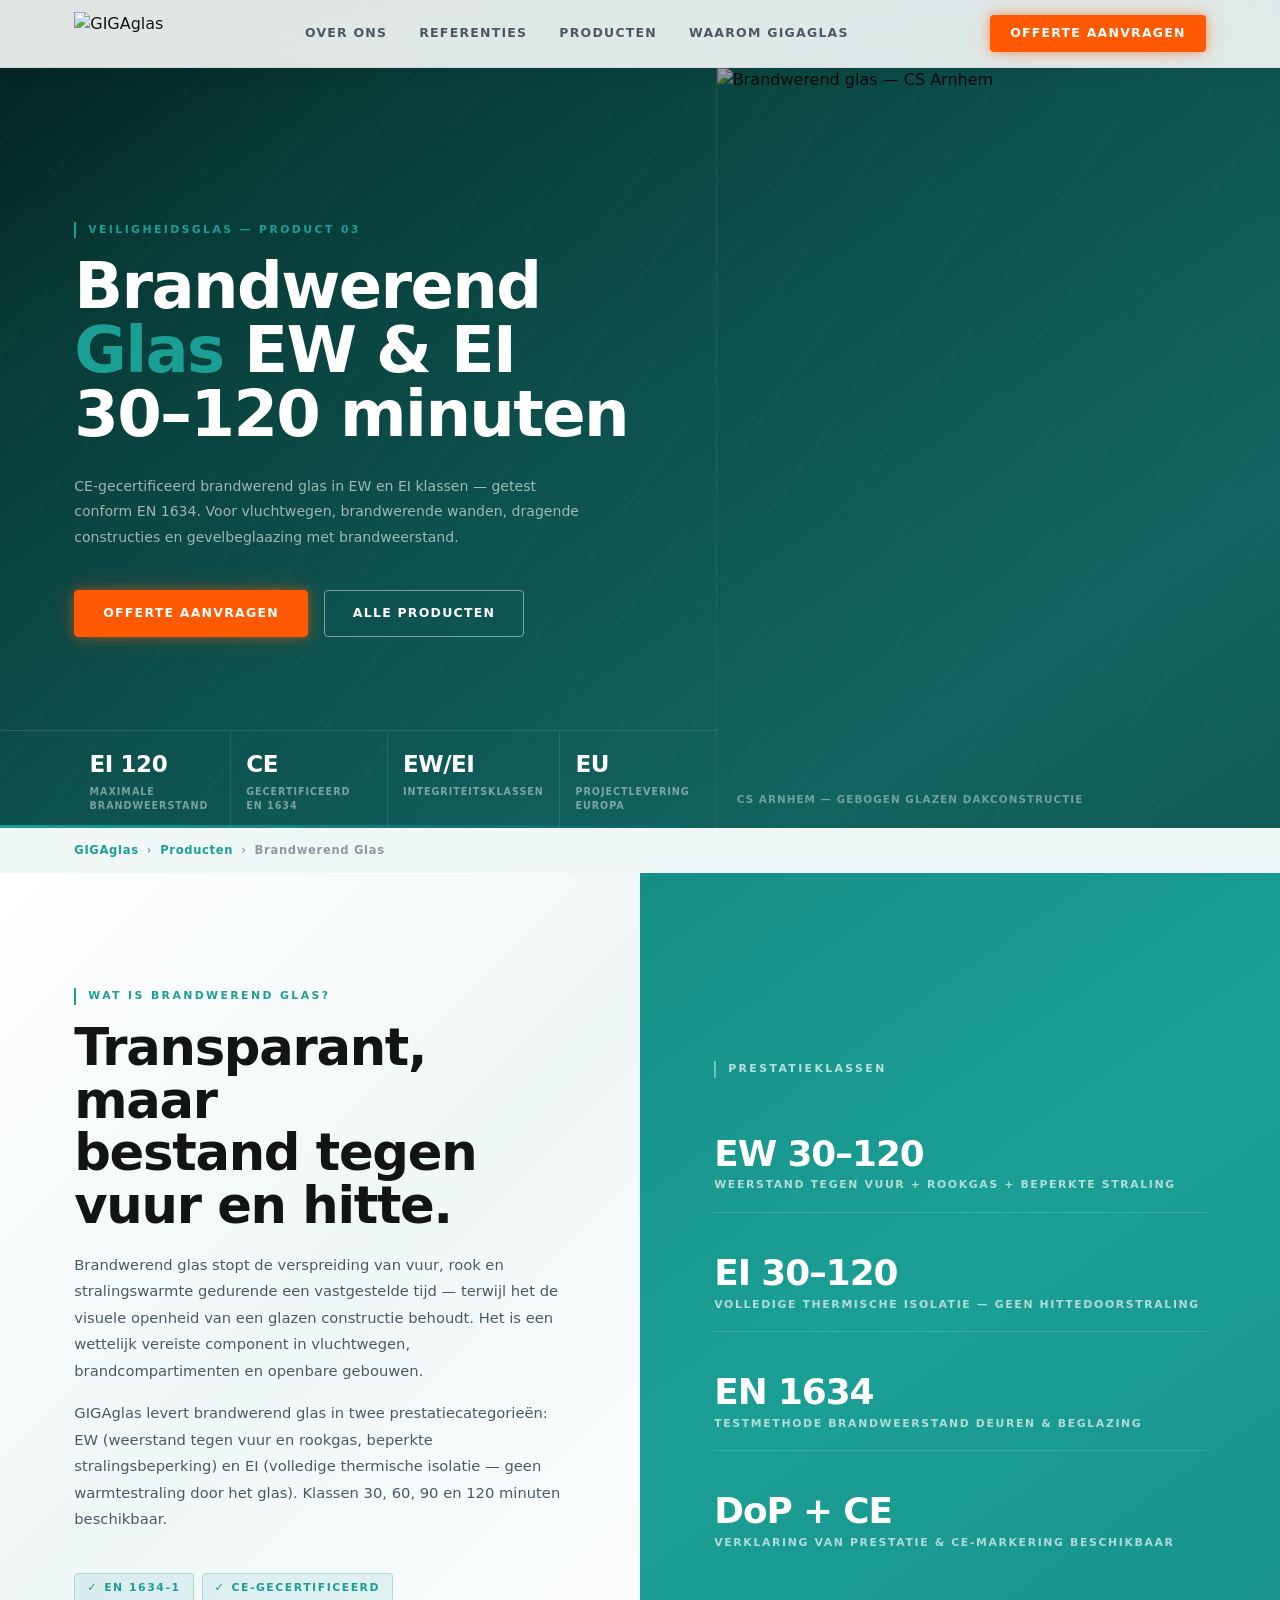
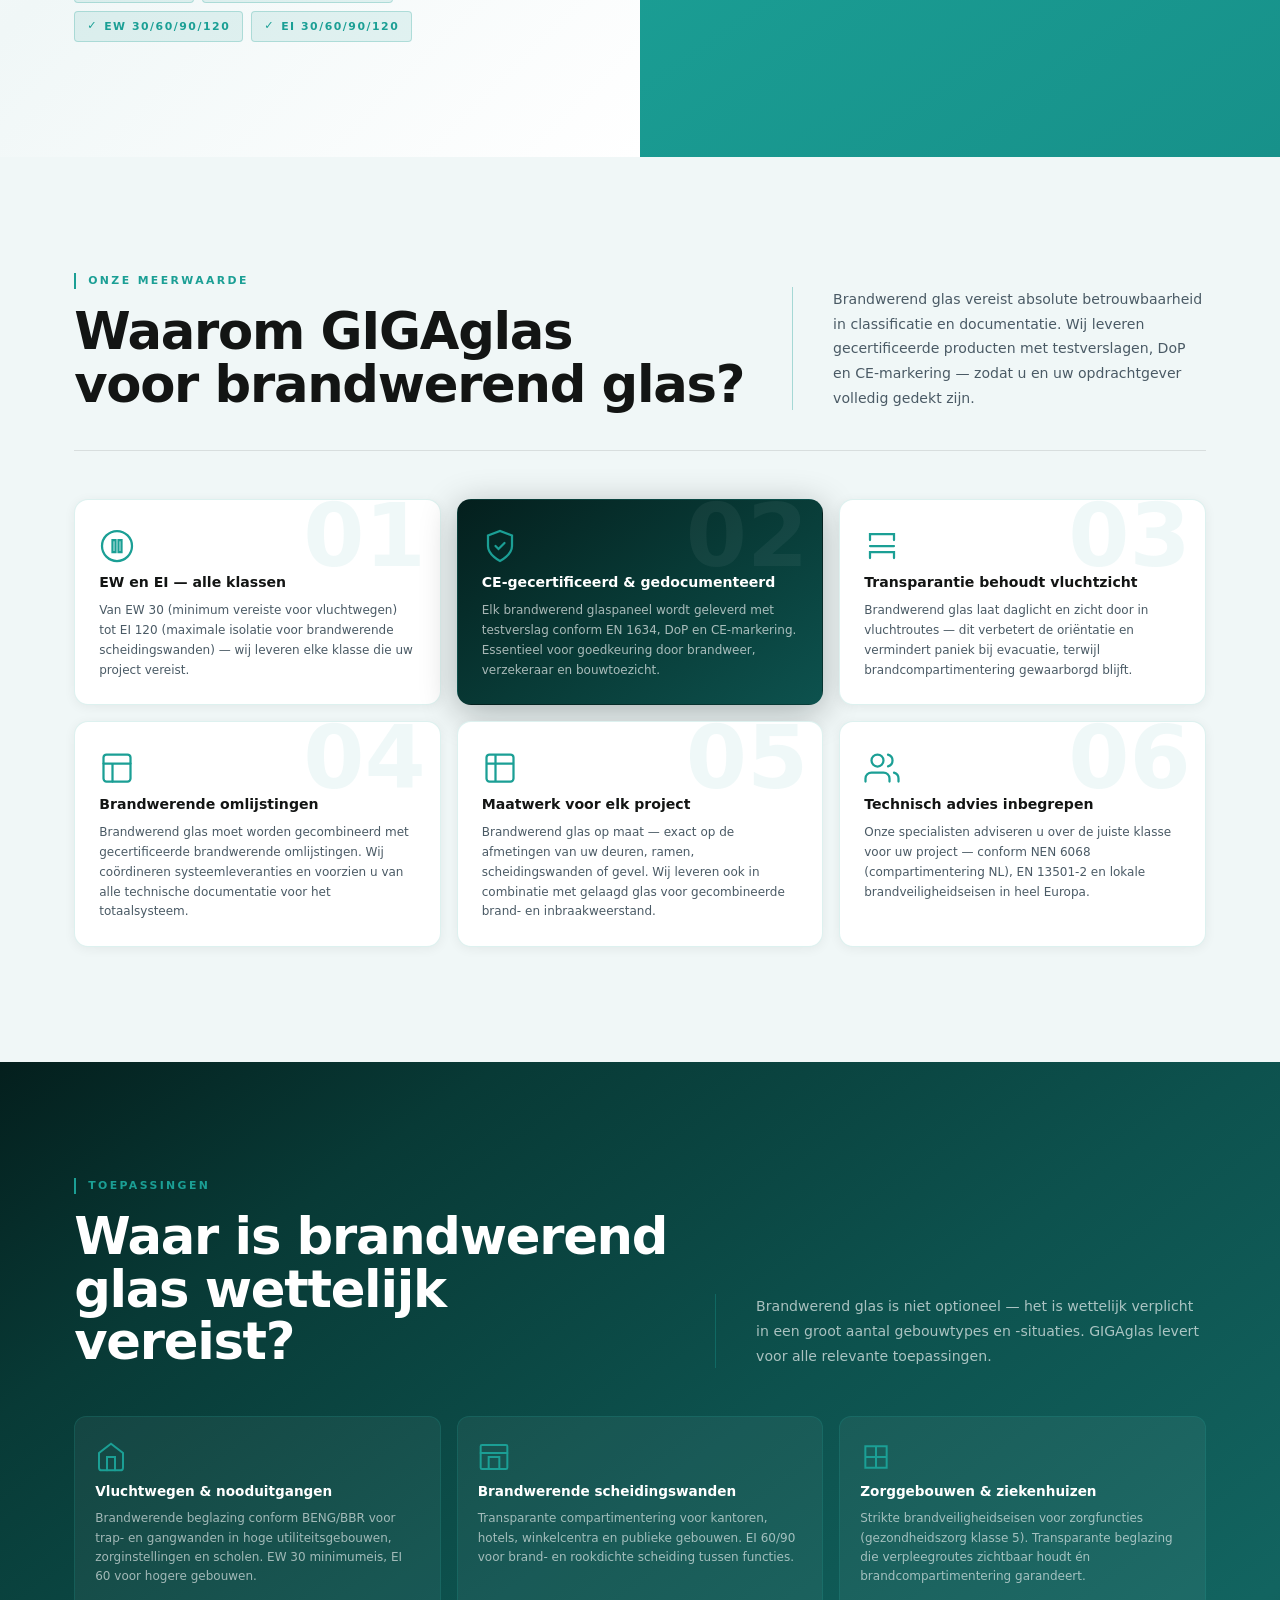
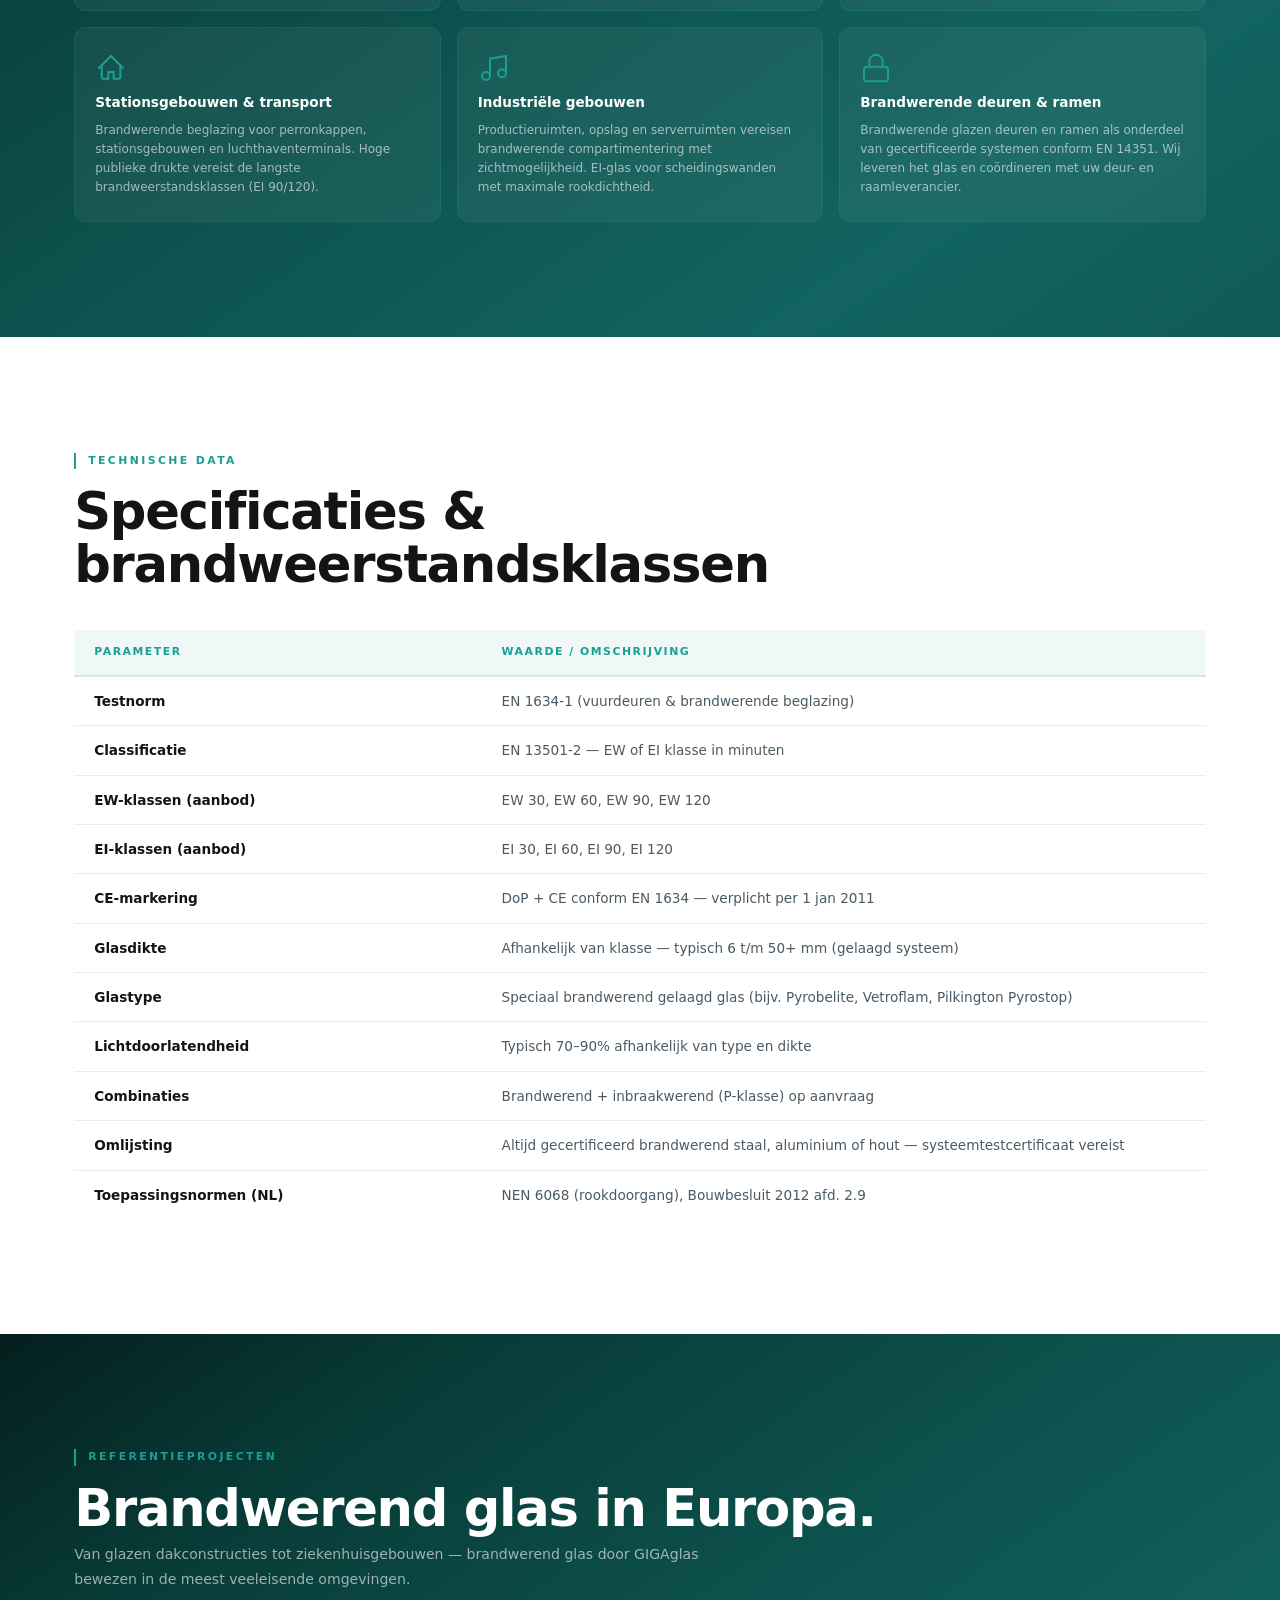
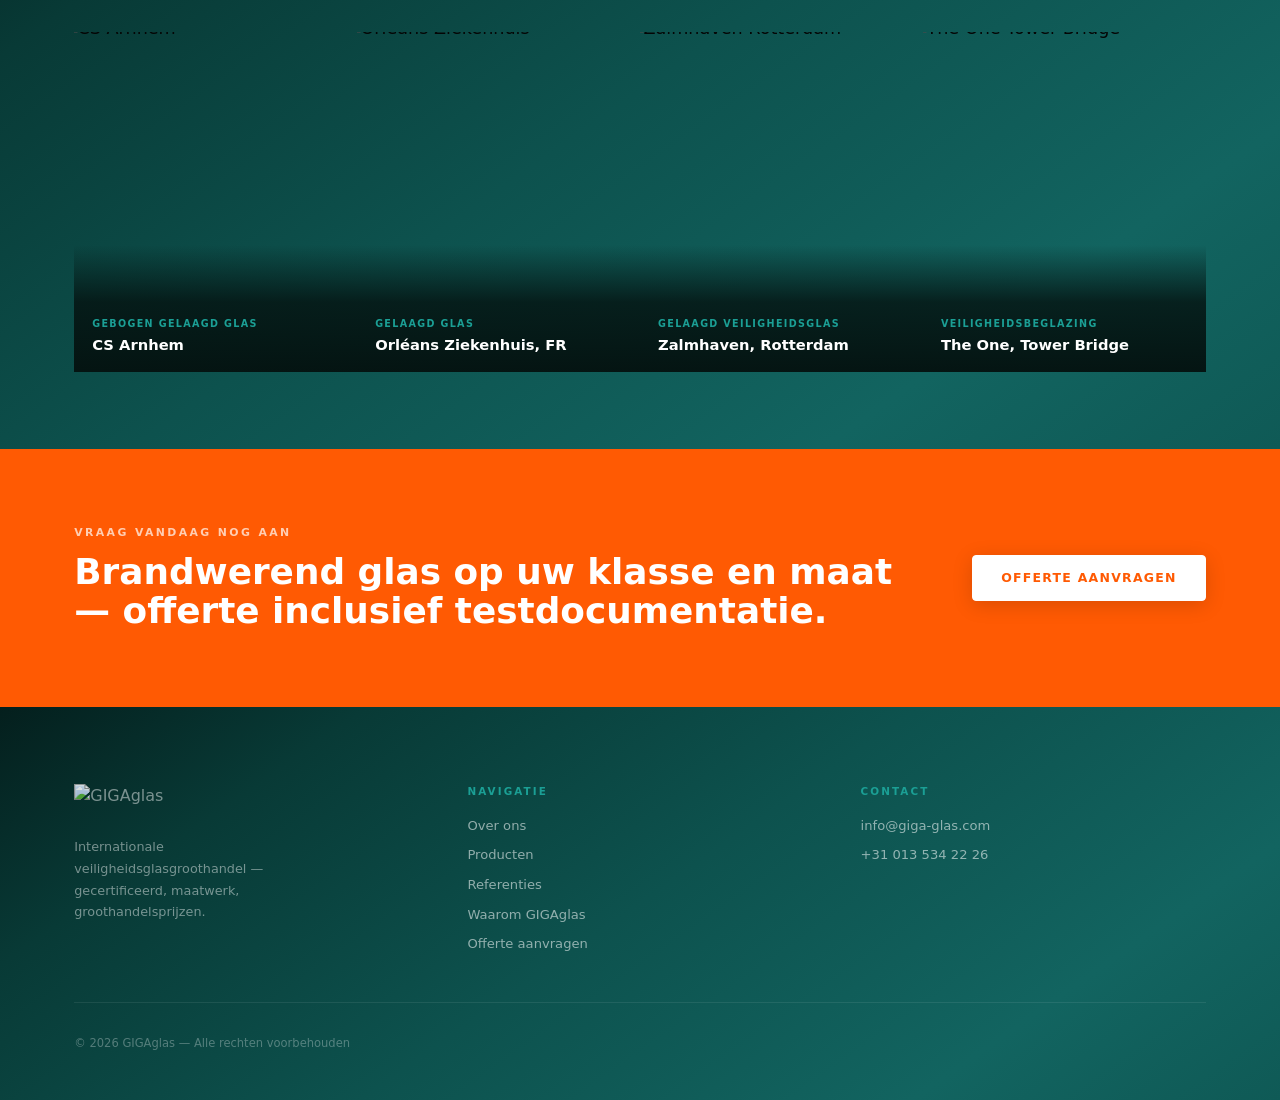
==== brandwerend-glas.html @ 194113ff "Add 5 dedicated product pages with SEO content and vercel.json rewrites - gehard-glas.html — Gehard " ====
<!DOCTYPE html>
<html lang="nl">
<head>
  <meta charset="UTF-8" />
  <meta name="viewport" content="width=device-width, initial-scale=1.0" />
  <title>Brandwerend Glas EW & EI — GIGAglas | CE-gecertificeerd EN 1634, 30–120 minuten</title>
  <meta name="description" content="GIGAglas levert CE-gecertificeerd brandwerend glas in EW en EI integriteitsklassen — 30, 60, 90 en 120 minuten. Getest conform EN 1634, geschikt voor vluchtwegen, brandwerende wanden en dragende constructies." />
  <link rel="canonical" href="https://giga-test-website-vertical.vercel.app/brandwerend-glas" />
  <link rel="stylesheet" href="fonts.css" />
  <style>
:root{--teal:#1b9f95;--teal-dark:#147d75;--teal-dim:rgba(27,159,149,0.10);--teal-light:#daf2f0;--orange:#FF5A03;--orange-dark:#d94e02;--glacial:#F0F7F7;--white:#ffffff;--text:#131514;--text-mid:#4a5a65;--text-light:#8a9aa5;--border-light:rgba(0,0,0,0.08);--font:'Montserrat',system-ui,sans-serif;--font-disp:'Eurostile','Montserrat',system-ui,sans-serif;--nav-h:68px;--pad-x:clamp(24px,5.8vw,84px);--ease:cubic-bezier(0.53,0,0,1);}
*,*::before,*::after{box-sizing:border-box;margin:0;padding:0;}
html{-webkit-font-smoothing:antialiased;scroll-behavior:smooth;overflow-x:hidden;}
img{display:block;max-width:100%;}a{text-decoration:none;color:inherit;}ul{list-style:none;}
body{font-family:var(--font);background:var(--white);color:var(--text);line-height:1.5;overflow-x:hidden;}
.nav{position:fixed;top:0;left:0;right:0;z-index:200;height:var(--nav-h);background:rgba(255,255,255,0.88);backdrop-filter:blur(16px) saturate(1.6);-webkit-backdrop-filter:blur(16px) saturate(1.6);border-bottom:1px solid rgba(0,0,0,0.06);box-shadow:0 1px 24px rgba(0,0,0,0.07),0 4px 8px rgba(0,0,0,0.03);}
.nav__inner{height:100%;padding:0 var(--pad-x);display:flex;align-items:center;justify-content:space-between;gap:24px;}
.nav__logo-img{height:44px;width:auto;}
.nav__links{display:flex;align-items:center;gap:32px;}
.nav__links a{font-size:0.78rem;font-weight:600;letter-spacing:0.1em;text-transform:uppercase;color:var(--text-mid);transition:color 0.2s;}
.nav__links a:hover{color:var(--teal);}
.nav__right{display:flex;align-items:center;gap:10px;}
.nav__cta{color:var(--white)!important;background:var(--orange);padding:9px 20px;border-radius:4px;font-size:0.78rem;font-weight:700;letter-spacing:0.1em;text-transform:uppercase;box-shadow:0 0 10px rgba(255,90,3,0.45),0 0 24px rgba(255,90,3,0.25);transition:background 0.25s,box-shadow 0.25s,transform 0.2s;}
.nav__cta:hover{background:var(--orange-dark);transform:translateY(-1px);}
.nav__burger{display:none;flex-direction:column;justify-content:center;gap:5px;width:36px;height:36px;background:none;border:none;cursor:pointer;padding:7px;}
.nav__burger span{display:block;width:22px;height:2px;background:var(--text);border-radius:2px;transition:transform 0.28s,opacity 0.2s;}
.nav__burger.open span:nth-child(1){transform:translateY(7px) rotate(45deg);}
.nav__burger.open span:nth-child(2){opacity:0;transform:scaleX(0);}
.nav__burger.open span:nth-child(3){transform:translateY(-7px) rotate(-45deg);}
.nav__mobile-menu{display:none;flex-direction:column;position:fixed;top:var(--nav-h);left:0;right:0;background:rgba(255,255,255,0.97);backdrop-filter:blur(20px);border-bottom:1px solid rgba(0,0,0,0.08);padding:8px var(--pad-x) 24px;z-index:199;box-shadow:0 8px 24px rgba(0,0,0,0.08);}
.nav__mobile-menu.open{display:flex;}
.nav__mobile-menu a{font-size:0.8rem;font-weight:600;letter-spacing:0.1em;text-transform:uppercase;color:var(--text-mid);padding:16px 0;border-bottom:1px solid rgba(0,0,0,0.06);transition:color 0.2s;display:block;}
.nav__mobile-menu a:hover{color:var(--teal);}
.nav__mobile-menu .nav__cta-mobile{color:var(--white)!important;background:var(--orange);text-align:center;padding:14px 20px;border-radius:4px;margin-top:8px;border-bottom:none;}
.eyebrow{display:block;font-size:0.68rem;font-weight:700;letter-spacing:0.22em;text-transform:uppercase;color:var(--teal);margin-bottom:16px;padding-left:12px;border-left:2px solid var(--teal);}
.panel__title{font-family:var(--font-disp);font-size:clamp(2.2rem,4vw,3.6rem);font-weight:700;line-height:1.03;letter-spacing:-0.025em;margin-bottom:24px;}
.btn{display:inline-flex;align-items:center;gap:8px;padding:13px 28px;font-family:var(--font);font-size:0.78rem;font-weight:700;letter-spacing:0.1em;text-transform:uppercase;border-radius:4px;cursor:pointer;border:1px solid transparent;transition:background 0.2s,border-color 0.2s,color 0.2s,transform 0.15s;}
.btn:hover{transform:translateY(-1px);}
.btn--fill{background:var(--orange);border-color:var(--orange);color:var(--white);box-shadow:0 0 10px rgba(255,90,3,0.45),0 0 24px rgba(255,90,3,0.25);}
.btn--fill:hover{background:var(--orange-dark);}
.btn--outline{background:transparent;border-color:rgba(255,255,255,0.45);color:var(--white);}
.btn--outline:hover{border-color:var(--white);background:rgba(255,255,255,0.1);}
@keyframes fadeIn{from{opacity:0;}to{opacity:1;}}
.anim{opacity:0;transform:translateY(36px);filter:blur(4px);transition:opacity 1.1s cubic-bezier(0.22,1,0.36,1),transform 1.1s cubic-bezier(0.22,1,0.36,1),filter 0.9s cubic-bezier(0.22,1,0.36,1);}
.section--visible .anim{opacity:1;transform:none;filter:blur(0);}
.hero{min-height:92svh;padding-top:var(--nav-h);background:linear-gradient(145deg,#041f1d 0%,#083a36 20%,#0d524e 50%,#126460 80%,#0f5a56 100%);display:grid;grid-template-columns:56fr 44fr;position:relative;overflow:hidden;}
.hero::before{content:'';position:absolute;inset:0;pointer-events:none;z-index:0;background:repeating-linear-gradient(-55deg,transparent 0px,transparent 58px,rgba(255,255,255,0.012) 58px,rgba(255,255,255,0.012) 60px);}
.hero__content{position:relative;z-index:1;padding:clamp(60px,8vw,120px) var(--pad-x) clamp(100px,12vw,140px);display:flex;flex-direction:column;justify-content:center;border-right:1px solid rgba(255,255,255,0.07);}
.hero__content::after{content:'';position:absolute;bottom:0;left:0;right:0;height:3px;background:linear-gradient(90deg,var(--teal),transparent);}
.hero .eyebrow{color:var(--teal);border-left-color:var(--teal);}
.hero__headline{font-family:var(--font-disp);font-size:clamp(2.4rem,5vw,5.2rem);font-weight:700;line-height:1.0;letter-spacing:-0.025em;color:var(--white);margin-bottom:28px;}
.hero__headline .accent{color:var(--teal);}
.hero__sub{font-size:clamp(0.88rem,1.1vw,1rem);color:rgba(255,255,255,0.6);line-height:1.8;max-width:520px;margin-bottom:40px;}
.hero__actions{display:flex;flex-wrap:wrap;gap:16px;}
.hero__photo{position:relative;z-index:1;overflow:hidden;min-height:60vh;}
.hero__photo img{width:100%;height:100%;object-fit:cover;filter:brightness(0.65) contrast(1.05);transition:transform 8s ease;}
.hero:hover .hero__photo img{transform:scale(1.03);}
.hero__photo-caption{position:absolute;bottom:20px;left:20px;font-size:0.65rem;font-weight:600;letter-spacing:0.1em;text-transform:uppercase;color:rgba(255,255,255,0.4);}
.hero__stats-bar{position:absolute;bottom:0;left:0;width:56%;z-index:2;display:grid;grid-template-columns:repeat(4,1fr);border-top:1px solid rgba(255,255,255,0.12);padding-left:var(--pad-x);}
.hero__stat-item{padding:16px clamp(8px,1.2vw,20px);border-right:1px solid rgba(255,255,255,0.10);display:flex;flex-direction:column;gap:4px;}
.hero__stat-item:last-child{border-right:none;}
.hero__stat-num{font-family:var(--font-disp);font-size:clamp(1.1rem,1.8vw,1.6rem);font-weight:700;color:var(--white);letter-spacing:-0.02em;white-space:nowrap;}
.hero__stat-label{font-size:0.60rem;font-weight:600;letter-spacing:0.10em;text-transform:uppercase;color:rgba(255,255,255,0.45);line-height:1.4;}
.breadcrumb{background:var(--glacial);padding:14px var(--pad-x);font-size:0.72rem;font-weight:600;color:var(--text-light);letter-spacing:0.06em;}
.breadcrumb a{color:var(--teal);transition:color 0.2s;}
.breadcrumb span{margin:0 8px;}
.prod-intro{display:grid;grid-template-columns:1fr 1fr;position:relative;}
.prod-intro::after{content:'';position:absolute;left:50%;top:0;right:0;bottom:0;background:linear-gradient(145deg,#158f86 0%,#1b9f95 45%,#17918a 100%);pointer-events:none;}
.prod-intro__left{padding:clamp(72px,9vw,120px) var(--pad-x);display:flex;flex-direction:column;justify-content:center;position:relative;z-index:1;background:linear-gradient(-45deg,var(--white) 0%,var(--glacial) 50%,var(--white) 100%);}
.prod-intro__left .panel__title{color:var(--text);margin-bottom:20px;}
.prod-intro__body{font-size:0.92rem;color:var(--text-mid);line-height:1.8;margin-bottom:16px;}
.cert-badges{display:flex;flex-wrap:wrap;gap:8px;margin-top:24px;}
.cert-badge{display:inline-flex;align-items:center;gap:6px;background:var(--teal-dim);border:1px solid rgba(27,159,149,0.25);border-radius:4px;padding:6px 12px;font-size:0.68rem;font-weight:700;letter-spacing:0.14em;text-transform:uppercase;color:var(--teal);}
.cert-badge::before{content:'✓';font-size:0.7rem;}
.prod-intro__right{position:relative;z-index:1;padding:clamp(72px,9vw,120px) var(--pad-x);display:flex;flex-direction:column;justify-content:center;gap:24px;}
.prod-intro__right .eyebrow{color:rgba(255,255,255,0.7);border-left-color:rgba(255,255,255,0.4);}
.prod-stat{display:flex;flex-direction:column;gap:6px;padding:18px 0;border-bottom:1px solid rgba(255,255,255,0.15);}
.prod-stat:last-child{border-bottom:none;}
.prod-stat__num{font-family:var(--font-disp);font-size:clamp(1.8rem,2.8vw,2.8rem);font-weight:700;color:var(--white);letter-spacing:-0.03em;line-height:1;}
.prod-stat__label{font-size:0.68rem;font-weight:600;letter-spacing:0.15em;text-transform:uppercase;color:rgba(255,255,255,0.65);}
.prod-benefits{background:var(--glacial);padding:clamp(72px,9vw,120px) var(--pad-x);position:relative;overflow:hidden;}
.prod-benefits::before{content:'';position:absolute;right:-8%;bottom:-14%;width:52%;height:27vw;background:url('Brand_assets/Logo/Logo - GIGAglas - Centered - Dark.png') no-repeat top center;background-size:80% auto;opacity:0.06;pointer-events:none;z-index:0;}
.prod-benefits__inner{position:relative;z-index:1;}
.prod-benefits__top{display:flex;align-items:flex-end;gap:0;margin-bottom:48px;padding-bottom:40px;border-bottom:1px solid rgba(0,0,0,0.10);}
.prod-benefits__top-left{flex-shrink:0;padding-right:48px;}
.prod-benefits__top-left .panel__title{margin-bottom:0;color:var(--text);}
.prod-benefits__sub{flex:1;max-width:540px;border-left:1px solid rgba(27,159,149,0.35);padding-left:40px;font-size:0.88rem;color:var(--text-mid);line-height:1.75;}
.why__cards{display:grid;grid-template-columns:repeat(3,1fr);gap:16px;}
.why-card{background:var(--white);border:1px solid rgba(27,159,149,0.15);border-radius:14px;padding:28px 24px 24px;display:flex;flex-direction:column;gap:10px;box-shadow:0 2px 12px rgba(0,0,0,0.06);transition:background 0.3s,transform 0.3s,box-shadow 0.3s,border-color 0.3s;opacity:0;position:relative;overflow:hidden;}
.why-card::before{content:attr(data-num);position:absolute;top:-8px;right:14px;font-family:var(--font-disp);font-size:5.5rem;font-weight:700;line-height:1;color:rgba(27,159,149,0.07);pointer-events:none;user-select:none;}
.why-card:not(.why-card--featured):hover{border-color:rgba(27,159,149,0.50);transform:translateY(-3px);box-shadow:0 8px 28px rgba(0,0,0,0.10),0 0 0 1px rgba(27,159,149,0.22);}
.why-card--featured{background:linear-gradient(145deg,#041f1d 0%,#083a36 50%,#0d524e 100%);border-color:transparent;box-shadow:0 8px 36px rgba(4,18,16,0.30);}
.why-card--featured::before{color:rgba(255,255,255,0.05);}
.why-card--featured .why-card__icon,.why-card--featured .why-card__title{color:var(--white);}
.why-card--featured .why-card__icon{color:var(--teal);}
.why-card--featured .why-card__body{color:rgba(255,255,255,0.65);}
.prod-benefits__inner.section--visible .why-card{animation:fadeIn 0.8s cubic-bezier(0.22,1,0.36,1) both;}
.prod-benefits__inner.section--visible .why-card:nth-child(1){animation-delay:200ms;}
.prod-benefits__inner.section--visible .why-card:nth-child(2){animation-delay:280ms;}
.prod-benefits__inner.section--visible .why-card:nth-child(3){animation-delay:360ms;}
.prod-benefits__inner.section--visible .why-card:nth-child(4){animation-delay:440ms;}
.prod-benefits__inner.section--visible .why-card:nth-child(5){animation-delay:520ms;}
.prod-benefits__inner.section--visible .why-card:nth-child(6){animation-delay:600ms;}
.why-card__icon{width:36px;height:36px;color:var(--teal);position:relative;z-index:1;}
.why-card__icon svg{width:100%;height:100%;}
.why-card__title{font-family:var(--font-disp);font-size:0.88rem;font-weight:700;color:var(--text);line-height:1.2;position:relative;z-index:1;}
.why-card__body{font-size:0.75rem;color:var(--text-mid);line-height:1.65;position:relative;z-index:1;}
.prod-applications{background:linear-gradient(145deg,#041f1d 0%,#083a36 20%,#0d524e 50%,#126460 80%,#0f5a56 100%);padding:clamp(72px,9vw,120px) var(--pad-x);}
.prod-applications__top{display:flex;align-items:flex-end;gap:0;margin-bottom:48px;}
.prod-applications__top-left{flex-shrink:0;padding-right:48px;}
.prod-applications__top-left .panel__title{margin-bottom:0;color:var(--white);}
.prod-applications .eyebrow{color:var(--teal);border-left-color:var(--teal);}
.prod-applications__sub{flex:1;max-width:540px;border-left:1px solid rgba(27,159,149,0.35);padding-left:40px;font-size:0.88rem;color:rgba(255,255,255,0.65);line-height:1.75;}
.app-grid{display:grid;grid-template-columns:repeat(3,1fr);gap:16px;}
.app-card{background:rgba(255,255,255,0.05);border:1px solid rgba(27,159,149,0.2);border-radius:12px;padding:24px 20px;display:flex;flex-direction:column;gap:10px;transition:background 0.25s,border-color 0.25s,transform 0.25s;}
.app-card:hover{background:rgba(27,159,149,0.1);border-color:rgba(27,159,149,0.4);transform:translateY(-2px);}
.app-card__icon{width:32px;height:32px;color:var(--teal);}
.app-card__icon svg{width:100%;height:100%;}
.app-card__title{font-family:var(--font-disp);font-size:0.85rem;font-weight:700;color:var(--white);line-height:1.2;}
.app-card__body{font-size:0.75rem;color:rgba(255,255,255,0.60);line-height:1.6;}
.prod-specs{background:var(--white);padding:clamp(72px,9vw,120px) var(--pad-x);}
.prod-specs__top{margin-bottom:40px;}
.prod-specs__top .panel__title{color:var(--text);margin-bottom:0;}
.specs-wrap{overflow-x:auto;}
.specs-table{width:100%;border-collapse:collapse;font-size:0.85rem;min-width:540px;}
.specs-table thead th{text-align:left;padding:14px 20px;background:var(--glacial);font-size:0.68rem;font-weight:700;letter-spacing:0.14em;text-transform:uppercase;color:var(--teal);border-bottom:2px solid rgba(27,159,149,0.18);}
.specs-table tbody td{padding:14px 20px;border-bottom:1px solid var(--border-light);color:var(--text-mid);vertical-align:top;}
.specs-table tbody td:first-child{font-weight:700;color:var(--text);width:36%;}
.specs-table tbody tr:last-child td{border-bottom:none;}
.specs-table tbody tr:hover td{background:var(--glacial);}
.prod-refs{background:linear-gradient(145deg,#041f1d 0%,#083a36 20%,#0d524e 50%,#126460 80%,#0f5a56 100%);padding:clamp(72px,9vw,120px) var(--pad-x) clamp(48px,6vw,80px);}
.prod-refs .eyebrow{color:var(--teal);border-left-color:var(--teal);}
.prod-refs .panel__title{color:var(--white);margin-bottom:8px;}
.prod-refs__sub{font-size:0.88rem;color:rgba(255,255,255,0.60);line-height:1.75;max-width:640px;margin-bottom:40px;}
.ref-strip{display:flex;gap:0;overflow-x:auto;scrollbar-width:none;}
.ref-strip::-webkit-scrollbar{display:none;}
.ref-strip__cell{flex:1 1 0;min-width:calc(100% / 4);height:340px;position:relative;overflow:hidden;cursor:pointer;transition:flex 0.4s cubic-bezier(0.4,0,0.2,1);}
.ref-strip__cell:hover{flex:1.7 1 0;}
.ref-strip__cell img{width:100%;height:100%;object-fit:cover;filter:brightness(0.58) contrast(1.06) saturate(0.85);transform:scale(1.10);transition:filter 0.65s var(--ease),transform 1.0s var(--ease);}
.ref-strip__cell:hover img{filter:brightness(0.90) contrast(1.02) saturate(1.08);transform:scale(1.0);}
.ref-strip__overlay{position:absolute;bottom:0;left:0;right:0;padding:72px 18px 18px;display:flex;flex-direction:column;gap:5px;background:linear-gradient(to top,rgba(4,18,16,0.97) 0%,rgba(4,18,16,0.82) 55%,transparent 100%);transition:padding-top 0.45s var(--ease);}
.ref-strip__cell:hover .ref-strip__overlay{padding-top:90px;}
.ref-strip__type{font-size:0.6rem;font-weight:700;letter-spacing:0.14em;text-transform:uppercase;color:var(--teal);}
.ref-strip__name{font-family:var(--font-disp);font-size:0.92rem;font-weight:700;color:var(--white);line-height:1.2;}
.prod-cta-band{background:var(--orange);padding:clamp(48px,6vw,80px) var(--pad-x);display:flex;align-items:center;justify-content:space-between;gap:32px;flex-wrap:wrap;}
.prod-cta-band__text{flex:1;}
.prod-cta-band__eyebrow{font-size:0.68rem;font-weight:700;letter-spacing:0.22em;text-transform:uppercase;color:rgba(255,255,255,0.7);margin-bottom:10px;}
.prod-cta-band__title{font-family:var(--font-disp);font-size:clamp(1.6rem,2.8vw,2.4rem);font-weight:700;color:var(--white);line-height:1.1;}
.btn--cta-white{background:var(--white);border-color:var(--white);color:var(--orange);flex-shrink:0;box-shadow:0 4px 20px rgba(0,0,0,0.15);}
.btn--cta-white:hover{background:var(--glacial);}
.site-footer{background:linear-gradient(145deg,#041f1d 0%,#083a36 20%,#0d524e 50%,#126460 80%,#0f5a56 100%);padding:clamp(48px,6vw,80px) var(--pad-x) clamp(32px,4vw,48px);color:rgba(255,255,255,0.55);}
.footer__inner{display:grid;grid-template-columns:1fr 1fr 1fr;gap:48px;padding-bottom:clamp(32px,4vw,48px);border-bottom:1px solid rgba(255,255,255,0.08);}
.footer__logo-img{height:36px;width:auto;margin-bottom:16px;opacity:0.85;}
.footer__tagline{font-size:0.8rem;line-height:1.7;color:rgba(255,255,255,0.45);max-width:260px;}
.footer__col-title{font-family:var(--font-disp);font-size:0.65rem;font-weight:700;letter-spacing:0.2em;text-transform:uppercase;color:var(--teal);margin-bottom:16px;}
.footer__links{display:flex;flex-direction:column;gap:10px;}
.footer__links a{font-size:0.82rem;color:rgba(255,255,255,0.55);transition:color 0.2s;}
.footer__links a:hover{color:var(--white);}
.footer__contact{display:flex;flex-direction:column;gap:10px;}
.footer__contact a{font-size:0.82rem;color:rgba(255,255,255,0.55);transition:color 0.2s;}
.footer__contact a:hover{color:var(--white);}
.footer__bottom{display:flex;align-items:center;justify-content:space-between;gap:16px;padding-top:clamp(20px,2.5vw,32px);font-size:0.72rem;color:rgba(255,255,255,0.30);}
@media(max-width:1023px){
  .hero{grid-template-columns:1fr 1fr;}
  .hero__stats-bar{grid-template-columns:repeat(2,1fr);}
  .hero__stat-item{border-right:none;border-bottom:1px solid rgba(255,255,255,0.10);}
  .hero__stat-item:nth-child(odd){border-right:1px solid rgba(255,255,255,0.10);}
  .hero__stat-item:last-child{border-bottom:none;}
  .prod-intro{grid-template-columns:1fr;}
  .prod-intro::after{display:none;}
  .prod-intro__right{background:linear-gradient(145deg,#158f86 0%,#1b9f95 45%,#17918a 100%);padding:clamp(40px,6vw,72px) var(--pad-x);}
  .prod-benefits__top{flex-direction:column;gap:16px;align-items:flex-start;}
  .prod-benefits__top-left{padding-right:0;}
  .prod-benefits__sub{border-left:none;padding-left:0;max-width:100%;}
  .why__cards{grid-template-columns:repeat(2,1fr);}
  .prod-applications__top{flex-direction:column;gap:16px;align-items:flex-start;}
  .prod-applications__top-left{padding-right:0;}
  .prod-applications__sub{border-left:none;padding-left:0;max-width:100%;}
  .app-grid{grid-template-columns:repeat(2,1fr);}
  .ref-strip__cell{min-width:calc(100% / 2);}
  .footer__inner{grid-template-columns:1fr 1fr;gap:36px;}
}
@media(max-width:767px){
  .nav__links{display:none;}.nav__burger{display:flex;}.nav__cta{display:none;}
  .hero{grid-template-columns:1fr;min-height:auto;padding-bottom:48px;}
  .hero__photo{display:none;}
  .hero__content{padding:96px var(--pad-x) 40px;}
  .hero__content::after{display:none;}
  .hero__actions{flex-direction:column;align-items:flex-start;}
  .hero__stats-bar{position:static;grid-template-columns:repeat(4,1fr);border-top:1px solid rgba(255,255,255,0.10);margin-top:32px;width:100%;padding:0;}
  .hero__stat-item{border-right:1px solid rgba(255,255,255,0.10);border-bottom:none;padding:12px 8px;}
  .hero__stat-item:last-child{border-right:none;}
  .hero__stat-num{font-size:clamp(0.9rem,3.5vw,1.2rem);}
  .hero__stat-label{font-size:0.50rem;}
  .why__cards{grid-template-columns:1fr;gap:12px;}
  .app-grid{grid-template-columns:1fr;}
  .ref-strip__cell{min-width:80vw;height:260px;}
  .prod-cta-band{flex-direction:column;align-items:flex-start;}
  .footer__inner{grid-template-columns:1fr;gap:28px;}
  .footer__bottom{flex-direction:column;align-items:flex-start;gap:8px;}
  .panel__title{font-size:clamp(1.6rem,6.5vw,2.2rem);}
}
  </style>
</head>
<body>
  <header class="nav" id="nav">
    <div class="nav__inner">
      <a href="/"><img src="Brand_assets/Logo/Logo - GIGAglas - Left alligned - Blue.png" alt="GIGAglas" class="nav__logo-img" /></a>
      <nav class="nav__links">
        <a href="/#about">Over ons</a><a href="/#references">Referenties</a>
        <a href="/#products">Producten</a><a href="/#why">Waarom GIGAglas</a>
      </nav>
      <div class="nav__right">
        <a href="/#contact" class="nav__cta">Offerte aanvragen</a>
        <button class="nav__burger" id="navBurger" aria-label="Menu"><span></span><span></span><span></span></button>
      </div>
    </div>
  </header>
  <div class="nav__mobile-menu" id="navMobileMenu">
    <a href="/#about">Over ons</a><a href="/#references">Referenties</a>
    <a href="/#products">Producten</a><a href="/#why">Waarom GIGAglas</a>
    <a href="/#contact" class="nav__cta-mobile">Offerte aanvragen</a>
  </div>

  <section class="hero section" id="hero">
    <div class="hero__content">
      <span class="eyebrow anim" data-delay="80">Veiligheidsglas — Product 03</span>
      <h1 class="hero__headline anim" data-delay="180">Brandwerend<br /><span class="accent">Glas</span> EW & EI<br />30–120 minuten</h1>
      <p class="hero__sub anim" data-delay="320">CE-gecertificeerd brandwerend glas in EW en EI klassen — getest conform EN&nbsp;1634. Voor vluchtwegen, brandwerende wanden, dragende constructies en gevelbeglaazing met brandweerstand.</p>
      <div class="hero__actions anim" data-delay="460">
        <a href="/#contact" class="btn btn--fill">Offerte aanvragen</a>
        <a href="/#products" class="btn btn--outline">Alle producten</a>
      </div>
    </div>
    <div class="hero__photo">
      <img src="Brand_assets/References/GIGAglas-gehardglas-gelamineerdglas-gebogenglas-zeefdrukglas-cs-arnhem.jpg" alt="Brandwerend glas — CS Arnhem" />
      <div class="hero__photo-caption">CS Arnhem — gebogen glazen dakconstructie</div>
    </div>
    <div class="hero__stats-bar">
      <div class="hero__stat-item"><div class="hero__stat-num">EI 120</div><div class="hero__stat-label">Maximale brandweerstand</div></div>
      <div class="hero__stat-item"><div class="hero__stat-num">CE</div><div class="hero__stat-label">Gecertificeerd EN&nbsp;1634</div></div>
      <div class="hero__stat-item"><div class="hero__stat-num">EW/EI</div><div class="hero__stat-label">Integriteitsklassen</div></div>
      <div class="hero__stat-item"><div class="hero__stat-num">EU</div><div class="hero__stat-label">Projectlevering Europa</div></div>
    </div>
  </section>

  <div class="breadcrumb"><a href="/">GIGAglas</a><span>›</span><a href="/#products">Producten</a><span>›</span>Brandwerend Glas</div>

  <section class="prod-intro section" id="intro">
    <div class="prod-intro__left">
      <span class="eyebrow anim" data-delay="80">Wat is brandwerend glas?</span>
      <h2 class="panel__title anim" data-delay="180">Transparant, maar<br />bestand tegen<br />vuur en hitte.</h2>
      <p class="prod-intro__body anim" data-delay="280">Brandwerend glas stopt de verspreiding van vuur, rook en stralingswarmte gedurende een vastgestelde tijd — terwijl het de visuele openheid van een glazen constructie behoudt. Het is een wettelijk vereiste component in vluchtwegen, brandcompartimenten en openbare gebouwen.</p>
      <p class="prod-intro__body anim" data-delay="360">GIGAglas levert brandwerend glas in twee prestatiecategorieën: EW (weerstand tegen vuur en rookgas, beperkte stralingsbeperking) en EI (volledige thermische isolatie — geen warmtestraling door het glas). Klassen 30, 60, 90 en 120 minuten beschikbaar.</p>
      <div class="cert-badges anim" data-delay="440">
        <span class="cert-badge">EN 1634-1</span>
        <span class="cert-badge">CE-gecertificeerd</span>
        <span class="cert-badge">EW 30/60/90/120</span>
        <span class="cert-badge">EI 30/60/90/120</span>
      </div>
    </div>
    <div class="prod-intro__right">
      <span class="eyebrow">Prestatieklassen</span>
      <div class="prod-stat anim" data-delay="150">
        <span class="prod-stat__num">EW 30–120</span>
        <span class="prod-stat__label">weerstand tegen vuur + rookgas + beperkte straling</span>
      </div>
      <div class="prod-stat anim" data-delay="240">
        <span class="prod-stat__num">EI 30–120</span>
        <span class="prod-stat__label">volledige thermische isolatie — geen hittedoorstraling</span>
      </div>
      <div class="prod-stat anim" data-delay="330">
        <span class="prod-stat__num">EN 1634</span>
        <span class="prod-stat__label">testmethode brandweerstand deuren & beglazing</span>
      </div>
      <div class="prod-stat anim" data-delay="420">
        <span class="prod-stat__num">DoP + CE</span>
        <span class="prod-stat__label">verklaring van prestatie & CE-markering beschikbaar</span>
      </div>
    </div>
  </section>

  <section class="prod-benefits section" id="voordelen">
    <div class="prod-benefits__inner">
      <div class="prod-benefits__top">
        <div class="prod-benefits__top-left">
          <span class="eyebrow anim" data-delay="80">Onze meerwaarde</span>
          <h2 class="panel__title anim" data-delay="180">Waarom GIGAglas<br />voor brandwerend glas?</h2>
        </div>
        <p class="prod-benefits__sub anim" data-delay="280">Brandwerend glas vereist absolute betrouwbaarheid in classificatie en documentatie. Wij leveren gecertificeerde producten met testverslagen, DoP en CE-markering — zodat u en uw opdrachtgever volledig gedekt zijn.</p>
      </div>
      <div class="why__cards">
        <div class="why-card" data-num="01">
          <div class="why-card__icon"><svg viewBox="0 0 24 24" fill="none" stroke="currentColor" stroke-width="1.5" stroke-linecap="round"><path d="M12 2C6.48 2 2 6.48 2 12s4.48 10 10 10 10-4.48 10-10S17.52 2 12 2zm-1 14H9V8h2v8zm4 0h-2V8h2v8z"/></svg></div>
          <h4 class="why-card__title">EW en EI — alle klassen</h4>
          <p class="why-card__body">Van EW 30 (minimum vereiste voor vluchtwegen) tot EI 120 (maximale isolatie voor brandwerende scheidingswanden) — wij leveren elke klasse die uw project vereist.</p>
        </div>
        <div class="why-card why-card--featured" data-num="02">
          <div class="why-card__icon"><svg viewBox="0 0 24 24" fill="none" stroke="currentColor" stroke-width="1.5" stroke-linecap="round"><path d="M12 22s8-4 8-10V5l-8-3-8 3v7c0 6 8 10 8 10z"/><polyline points="9 12 11 14 15 10"/></svg></div>
          <h4 class="why-card__title">CE-gecertificeerd & gedocumenteerd</h4>
          <p class="why-card__body">Elk brandwerend glaspaneel wordt geleverd met testverslag conform EN&nbsp;1634, DoP en CE-markering. Essentieel voor goedkeuring door brandweer, verzekeraar en bouwtoezicht.</p>
        </div>
        <div class="why-card" data-num="03">
          <div class="why-card__icon"><svg viewBox="0 0 24 24" fill="none" stroke="currentColor" stroke-width="1.5" stroke-linecap="round"><path d="M4 8V4h16v4M4 20v-4h16v4M4 12h16"/></svg></div>
          <h4 class="why-card__title">Transparantie behoudt vluchtzicht</h4>
          <p class="why-card__body">Brandwerend glas laat daglicht en zicht door in vluchtroutes — dit verbetert de oriëntatie en vermindert paniek bij evacuatie, terwijl brandcompartimentering gewaarborgd blijft.</p>
        </div>
        <div class="why-card" data-num="04">
          <div class="why-card__icon"><svg viewBox="0 0 24 24" fill="none" stroke="currentColor" stroke-width="1.5" stroke-linecap="round"><rect x="3" y="3" width="18" height="18" rx="2"/><path d="M3 9h18M9 21V9"/></svg></div>
          <h4 class="why-card__title">Brandwerende omlijstingen</h4>
          <p class="why-card__body">Brandwerend glas moet worden gecombineerd met gecertificeerde brandwerende omlijstingen. Wij coördineren systeemleveranties en voorzien u van alle technische documentatie voor het totaalsysteem.</p>
        </div>
        <div class="why-card" data-num="05">
          <div class="why-card__icon"><svg viewBox="0 0 24 24" fill="none" stroke="currentColor" stroke-width="1.5" stroke-linecap="round"><path d="M9 3H5a2 2 0 00-2 2v4m6-6h10a2 2 0 012 2v4M9 3v18m0 0h10a2 2 0 002-2V9M9 21H5a2 2 0 01-2-2V9m0 0h18"/></svg></div>
          <h4 class="why-card__title">Maatwerk voor elk project</h4>
          <p class="why-card__body">Brandwerend glas op maat — exact op de afmetingen van uw deuren, ramen, scheidingswanden of gevel. Wij leveren ook in combinatie met gelaagd glas voor gecombineerde brand- en inbraakweerstand.</p>
        </div>
        <div class="why-card" data-num="06">
          <div class="why-card__icon"><svg viewBox="0 0 24 24" fill="none" stroke="currentColor" stroke-width="1.5" stroke-linecap="round"><path d="M17 21v-2a4 4 0 00-4-4H5a4 4 0 00-4 4v2"/><circle cx="9" cy="7" r="4"/><path d="M23 21v-2a4 4 0 00-3-3.87M16 3.13a4 4 0 010 7.75"/></svg></div>
          <h4 class="why-card__title">Technisch advies inbegrepen</h4>
          <p class="why-card__body">Onze specialisten adviseren u over de juiste klasse voor uw project — conform NEN 6068 (compartimentering NL), EN 13501-2 en lokale brandveiligheidseisen in heel Europa.</p>
        </div>
      </div>
    </div>
  </section>

  <section class="prod-applications section" id="toepassingen">
    <div class="prod-applications__top">
      <div class="prod-applications__top-left">
        <span class="eyebrow anim" data-delay="80">Toepassingen</span>
        <h2 class="panel__title anim" data-delay="180">Waar is brand­werend<br />glas wettelijk<br />vereist?</h2>
      </div>
      <p class="prod-applications__sub anim" data-delay="280">Brandwerend glas is niet optioneel — het is wettelijk verplicht in een groot aantal gebouwtypes en -situaties. GIGAglas levert voor alle relevante toepassingen.</p>
    </div>
    <div class="app-grid">
      <div class="app-card anim" data-delay="100">
        <div class="app-card__icon"><svg viewBox="0 0 24 24" fill="none" stroke="currentColor" stroke-width="1.5" stroke-linecap="round"><path d="M3 9l9-7 9 7v11a2 2 0 01-2 2H5a2 2 0 01-2-2z"/><polyline points="9 22 9 12 15 12 15 22"/></svg></div>
        <div class="app-card__title">Vluchtwegen & nooduitgangen</div>
        <div class="app-card__body">Brandwerende beglazing conform BENG/BBR voor trap- en gangwanden in hoge utiliteitsgebouwen, zorginstellingen en scholen. EW 30 minimumeis, EI 60 voor hogere gebouwen.</div>
      </div>
      <div class="app-card anim" data-delay="160">
        <div class="app-card__icon"><svg viewBox="0 0 24 24" fill="none" stroke="currentColor" stroke-width="1.5" stroke-linecap="round"><rect x="2" y="3" width="20" height="18" rx="1"/><path d="M8 21V12h8v9M2 9h20"/></svg></div>
        <div class="app-card__title">Brandwerende scheidingswanden</div>
        <div class="app-card__body">Transparante compartimentering voor kantoren, hotels, winkelcentra en publieke gebouwen. EI 60/90 voor brand- en rookdichte scheiding tussen functies.</div>
      </div>
      <div class="app-card anim" data-delay="220">
        <div class="app-card__icon"><svg viewBox="0 0 24 24" fill="none" stroke="currentColor" stroke-width="1.5" stroke-linecap="round"><path d="M4 4h16v16H4zM4 12h16M12 4v16"/></svg></div>
        <div class="app-card__title">Zorggebouwen & ziekenhuizen</div>
        <div class="app-card__body">Strikte brandveiligheidseisen voor zorgfuncties (gezondheidszorg klasse 5). Transparante beglazing die verpleegroutes zichtbaar houdt én brandcompartimentering garandeert.</div>
      </div>
      <div class="app-card anim" data-delay="100">
        <div class="app-card__icon"><svg viewBox="0 0 24 24" fill="none" stroke="currentColor" stroke-width="1.5" stroke-linecap="round"><path d="M3 12l9-9 9 9M5 10v9a1 1 0 001 1h4v-5h4v5h4a1 1 0 001-1v-9"/></svg></div>
        <div class="app-card__title">Stationsgebouwen & transport</div>
        <div class="app-card__body">Brandwerende beglazing voor perronkappen, stationsgebouwen en luchthaventerminals. Hoge publieke drukte vereist de langste brandweerstandsklassen (EI 90/120).</div>
      </div>
      <div class="app-card anim" data-delay="160">
        <div class="app-card__icon"><svg viewBox="0 0 24 24" fill="none" stroke="currentColor" stroke-width="1.5" stroke-linecap="round"><path d="M9 18V5l12-2v13"/><circle cx="6" cy="18" r="3"/><circle cx="18" cy="16" r="3"/></svg></div>
        <div class="app-card__title">Industriële gebouwen</div>
        <div class="app-card__body">Productieruimten, opslag en serverruimten vereisen brandwerende compartimentering met zichtmogelijkheid. EI-glas voor scheidingswanden met maximale rookdichtheid.</div>
      </div>
      <div class="app-card anim" data-delay="220">
        <div class="app-card__icon"><svg viewBox="0 0 24 24" fill="none" stroke="currentColor" stroke-width="1.5" stroke-linecap="round"><rect x="3" y="11" width="18" height="11" rx="2"/><path d="M7 11V7a5 5 0 0110 0v4"/></svg></div>
        <div class="app-card__title">Brandwerende deuren & ramen</div>
        <div class="app-card__body">Brandwerende glazen deuren en ramen als onderdeel van gecertificeerde systemen conform EN&nbsp;14351. Wij leveren het glas en coördineren met uw deur- en raamleverancier.</div>
      </div>
    </div>
  </section>

  <section class="prod-specs section" id="specificaties">
    <div class="prod-specs__top">
      <span class="eyebrow anim" data-delay="80">Technische data</span>
      <h2 class="panel__title anim" data-delay="180">Specificaties &<br />brandweerstandsklassen</h2>
    </div>
    <div class="specs-wrap">
      <table class="specs-table">
        <thead><tr><th>Parameter</th><th>Waarde / Omschrijving</th></tr></thead>
        <tbody>
          <tr><td>Testnorm</td><td>EN 1634-1 (vuurdeuren & brandwerende beglazing)</td></tr>
          <tr><td>Classificatie</td><td>EN 13501-2 — EW of EI klasse in minuten</td></tr>
          <tr><td>EW-klassen (aanbod)</td><td>EW 30, EW 60, EW 90, EW 120</td></tr>
          <tr><td>EI-klassen (aanbod)</td><td>EI 30, EI 60, EI 90, EI 120</td></tr>
          <tr><td>CE-markering</td><td>DoP + CE conform EN 1634 — verplicht per 1 jan 2011</td></tr>
          <tr><td>Glasdikte</td><td>Afhankelijk van klasse — typisch 6 t/m 50+ mm (gelaagd systeem)</td></tr>
          <tr><td>Glastype</td><td>Speciaal brandwerend gelaagd glas (bijv. Pyrobelite, Vetroflam, Pilkington Pyrostop)</td></tr>
          <tr><td>Lichtdoorlatendheid</td><td>Typisch 70–90% afhankelijk van type en dikte</td></tr>
          <tr><td>Combinaties</td><td>Brandwerend + inbraakwerend (P-klasse) op aanvraag</td></tr>
          <tr><td>Omlijsting</td><td>Altijd gecertificeerd brandwerend staal, aluminium of hout — systeemtestcertificaat vereist</td></tr>
          <tr><td>Toepassingsnormen (NL)</td><td>NEN 6068 (rookdoorgang), Bouwbesluit 2012 afd. 2.9</td></tr>
        </tbody>
      </table>
    </div>
  </section>

  <section class="prod-refs section" id="referenties">
    <span class="eyebrow anim" data-delay="80">Referentieprojecten</span>
    <h2 class="panel__title anim" data-delay="180">Brandwerend glas in Europa.</h2>
    <p class="prod-refs__sub anim" data-delay="280">Van glazen dakconstructies tot ziekenhuisgebouwen — brandwerend glas door GIGAglas bewezen in de meest veeleisende omgevingen.</p>
    <div class="ref-strip">
      <div class="ref-strip__cell"><img src="Brand_assets/References/GIGAglas-gehardglas-gelamineerdglas-gebogenglas-zeefdrukglas-cs-arnhem.jpg" alt="CS Arnhem" loading="lazy" /><div class="ref-strip__overlay"><span class="ref-strip__type">Gebogen gelaagd glas</span><span class="ref-strip__name">CS Arnhem</span></div></div>
      <div class="ref-strip__cell"><img src="Brand_assets/References/GIGAglas-gehardglas-gelamineerdglas-gebogenglas-zeefdrukglas-Orleans-ziekenhuis.jpg" alt="Orléans Ziekenhuis" loading="lazy" /><div class="ref-strip__overlay"><span class="ref-strip__type">Gelaagd glas</span><span class="ref-strip__name">Orléans Ziekenhuis, FR</span></div></div>
      <div class="ref-strip__cell"><img src="Brand_assets/References/GIGAglas-gehardglas-gelamineerdglas-gebogenglas-zeefdrukglas-zalmhaven-rotterdam-2.jpg" alt="Zalmhaven Rotterdam" loading="lazy" /><div class="ref-strip__overlay"><span class="ref-strip__type">Gelaagd veiligheidsglas</span><span class="ref-strip__name">Zalmhaven, Rotterdam</span></div></div>
      <div class="ref-strip__cell"><img src="Brand_assets/References/GIGAglas-gehardglas-gelamineerdglas-gebogenglas-zeefdrukglas-the-one-tower-bridge.jpg" alt="The One Tower Bridge" loading="lazy" /><div class="ref-strip__overlay"><span class="ref-strip__type">Veiligheidsbeglazing</span><span class="ref-strip__name">The One, Tower Bridge</span></div></div>
    </div>
  </section>

  <section class="prod-cta-band">
    <div class="prod-cta-band__text">
      <div class="prod-cta-band__eyebrow">Vraag vandaag nog aan</div>
      <div class="prod-cta-band__title">Brandwerend glas op uw klasse en maat<br />— offerte inclusief testdocumentatie.</div>
    </div>
    <a href="/#contact" class="btn btn--cta-white">Offerte aanvragen</a>
  </section>

  <footer class="site-footer">
    <div class="footer__inner">
      <div class="footer__brand">
        <img src="Brand_assets/Logo/Logo - GIGAglas - Left alligned - white.png" alt="GIGAglas" class="footer__logo-img" />
        <p class="footer__tagline">Internationale veiligheidsglasgroothandel — gecertificeerd, maatwerk, groothandelsprijzen.</p>
      </div>
      <div class="footer__nav">
        <p class="footer__col-title">Navigatie</p>
        <nav class="footer__links">
          <a href="/#about">Over ons</a><a href="/#products">Producten</a>
          <a href="/#references">Referenties</a><a href="/#why">Waarom GIGAglas</a>
          <a href="/#contact">Offerte aanvragen</a>
        </nav>
      </div>
      <div class="footer__info">
        <p class="footer__col-title">Contact</p>
        <div class="footer__contact">
          <a href="mailto:info@giga-glas.com">info@giga-glas.com</a>
          <a href="tel:+310135342226">+31 013 534 22 26</a>
        </div>
      </div>
    </div>
    <div class="footer__bottom"><span>&copy; 2026 GIGAglas — Alle rechten voorbehouden</span></div>
  </footer>

  <script>
    document.querySelectorAll('.anim[data-delay]').forEach(function(el){el.style.transitionDelay=el.getAttribute('data-delay')+'ms';});
    if('IntersectionObserver' in window){var obs=new IntersectionObserver(function(entries){entries.forEach(function(entry){if(entry.isIntersecting){entry.target.classList.add('section--visible');}});},{threshold:0.10});document.querySelectorAll('.section,.prod-benefits__inner').forEach(function(el){obs.observe(el);});}else{document.querySelectorAll('.section,.prod-benefits__inner').forEach(function(el){el.classList.add('section--visible');});}
    document.querySelector('.hero').classList.add('section--visible');
    (function(){var cards=document.querySelectorAll('.why-card');if(!cards.length)return;var def=document.querySelector('.why-card--featured');var isTouch=('ontouchstart' in window)||navigator.maxTouchPoints>0;function setF(c){cards.forEach(function(x){x.classList.remove('why-card--featured');});c.classList.add('why-card--featured');}function resetF(){cards.forEach(function(x){x.classList.remove('why-card--featured');});if(def)def.classList.add('why-card--featured');}if(isTouch){cards.forEach(function(c){c.addEventListener('click',function(){setF(c);});});}else{cards.forEach(function(c){c.addEventListener('mouseenter',function(){setF(c);});});var wc=document.querySelector('.why__cards');if(wc)wc.addEventListener('mouseleave',resetF);}})();
    (function(){var b=document.getElementById('navBurger');var m=document.getElementById('navMobileMenu');if(!b||!m)return;b.addEventListener('click',function(){b.classList.toggle('open');m.classList.toggle('open');});m.querySelectorAll('a').forEach(function(a){a.addEventListener('click',function(){b.classList.remove('open');m.classList.remove('open');});});})();
  </script>
</body>
</html>
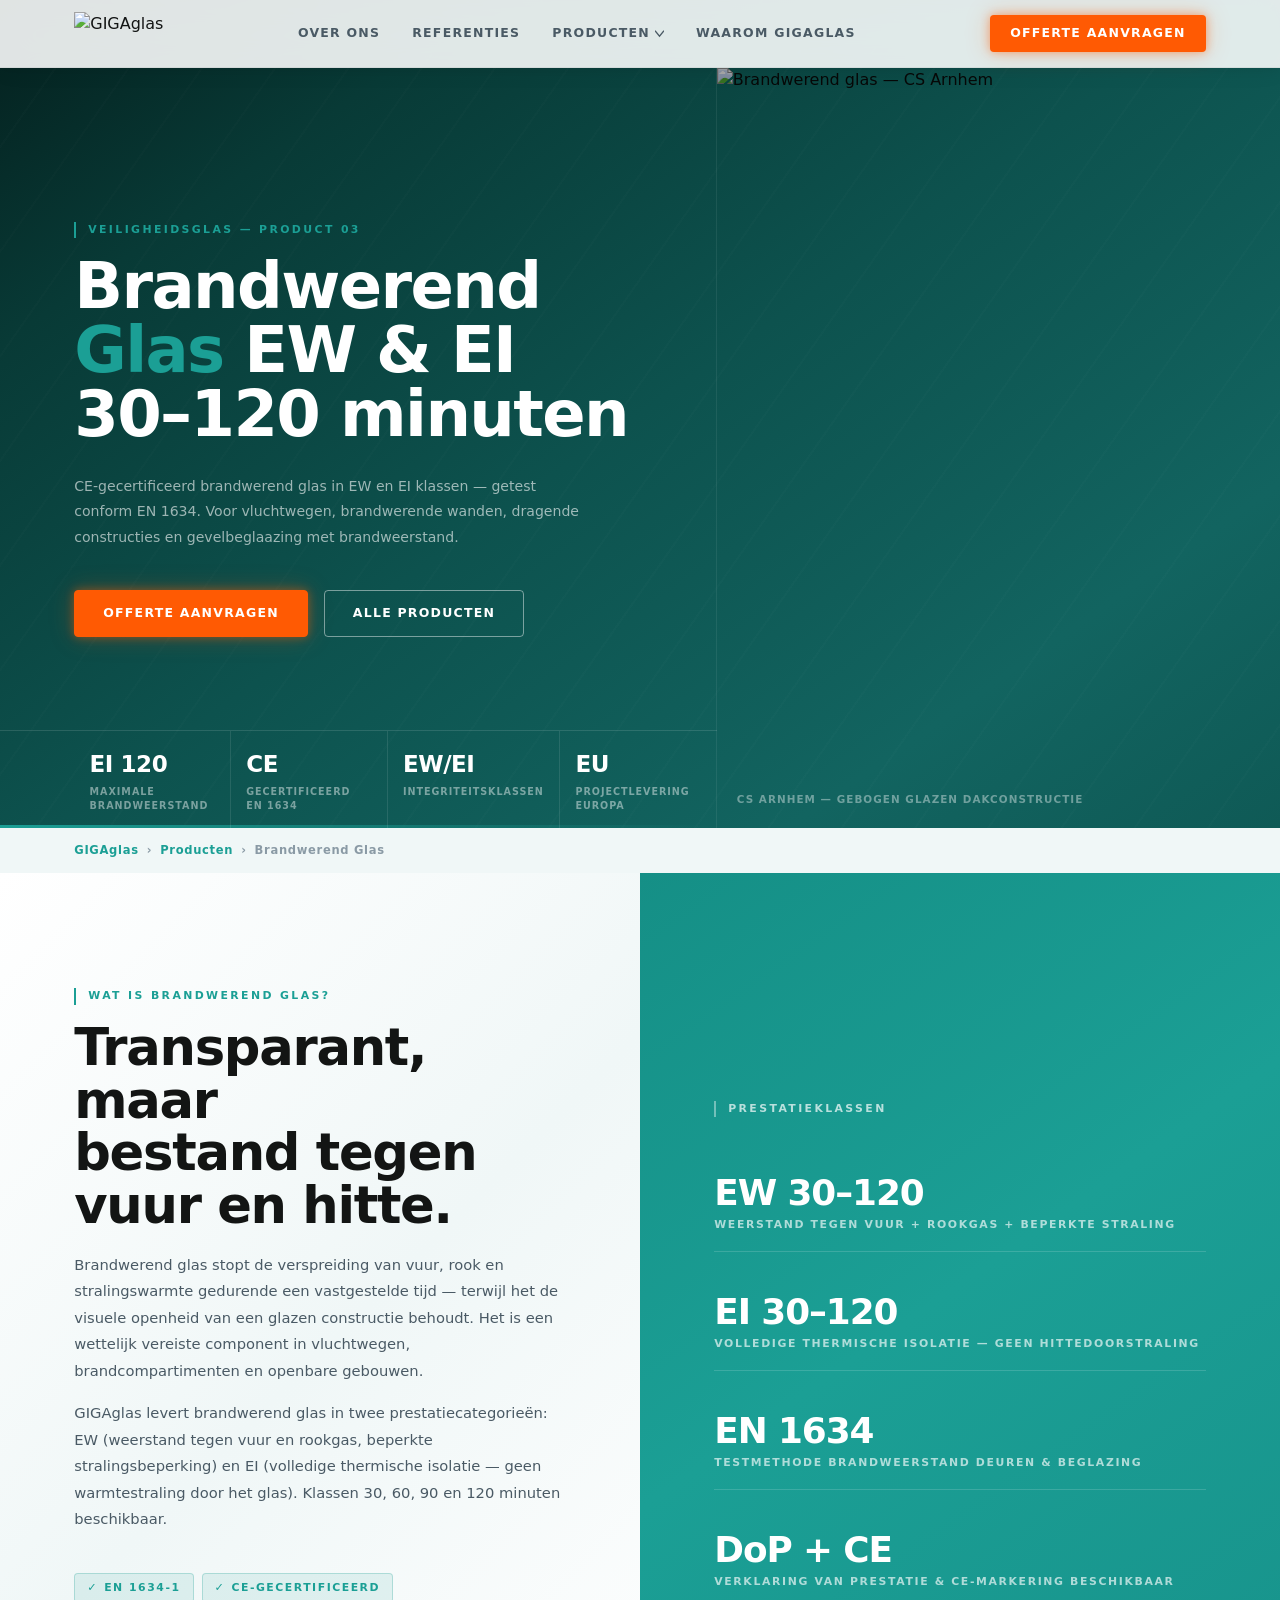
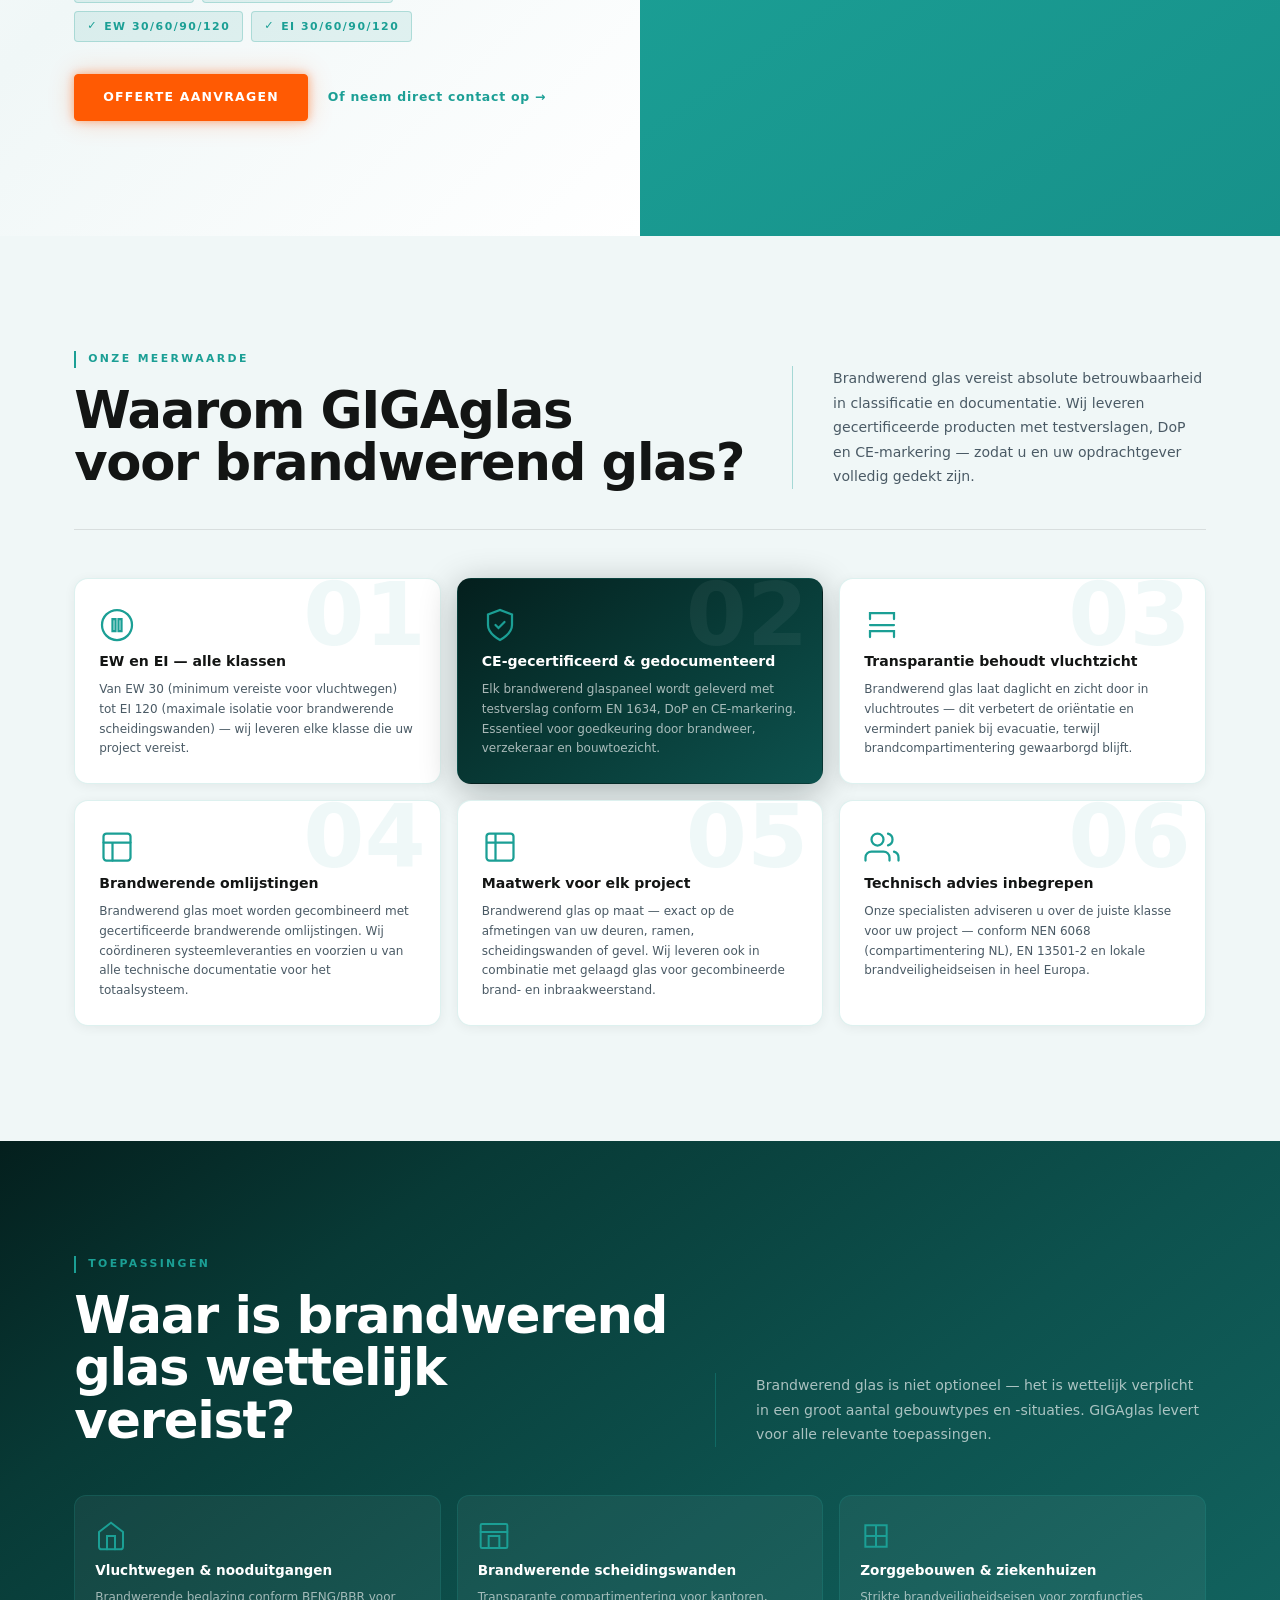
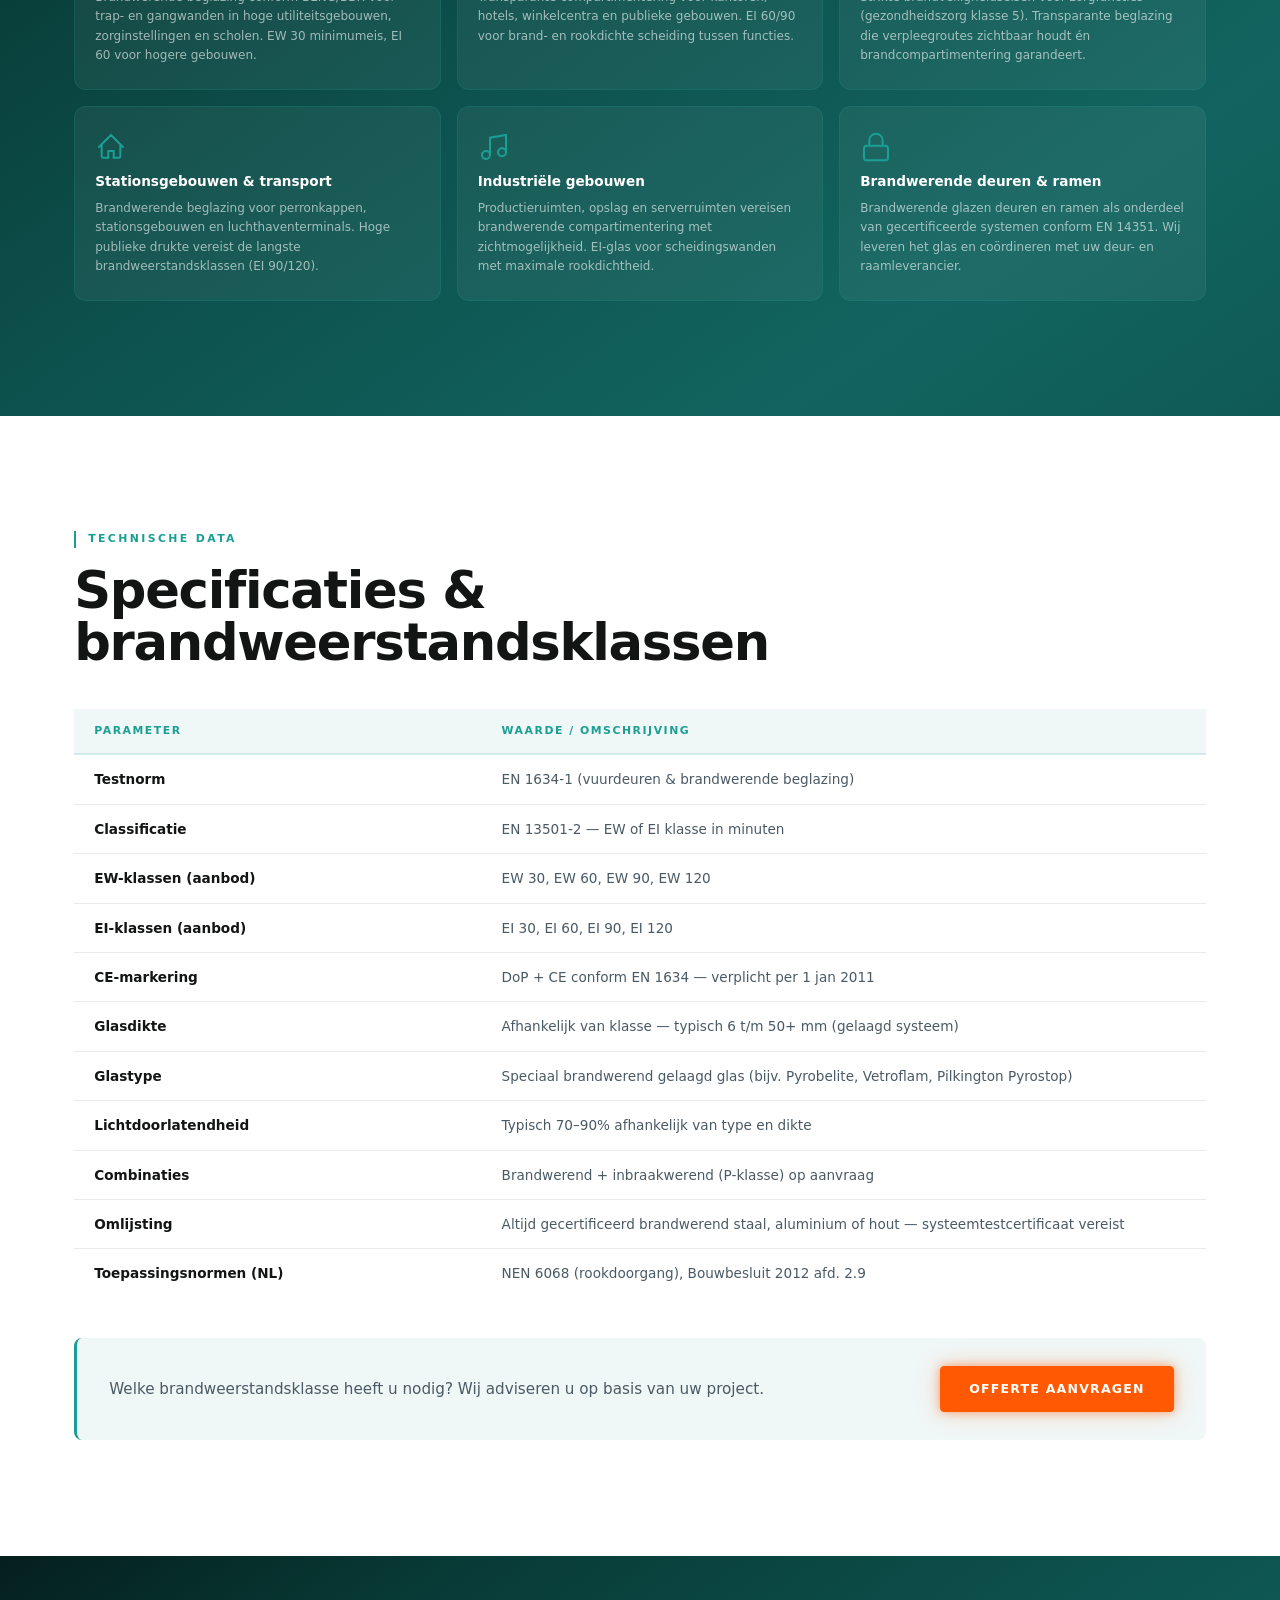
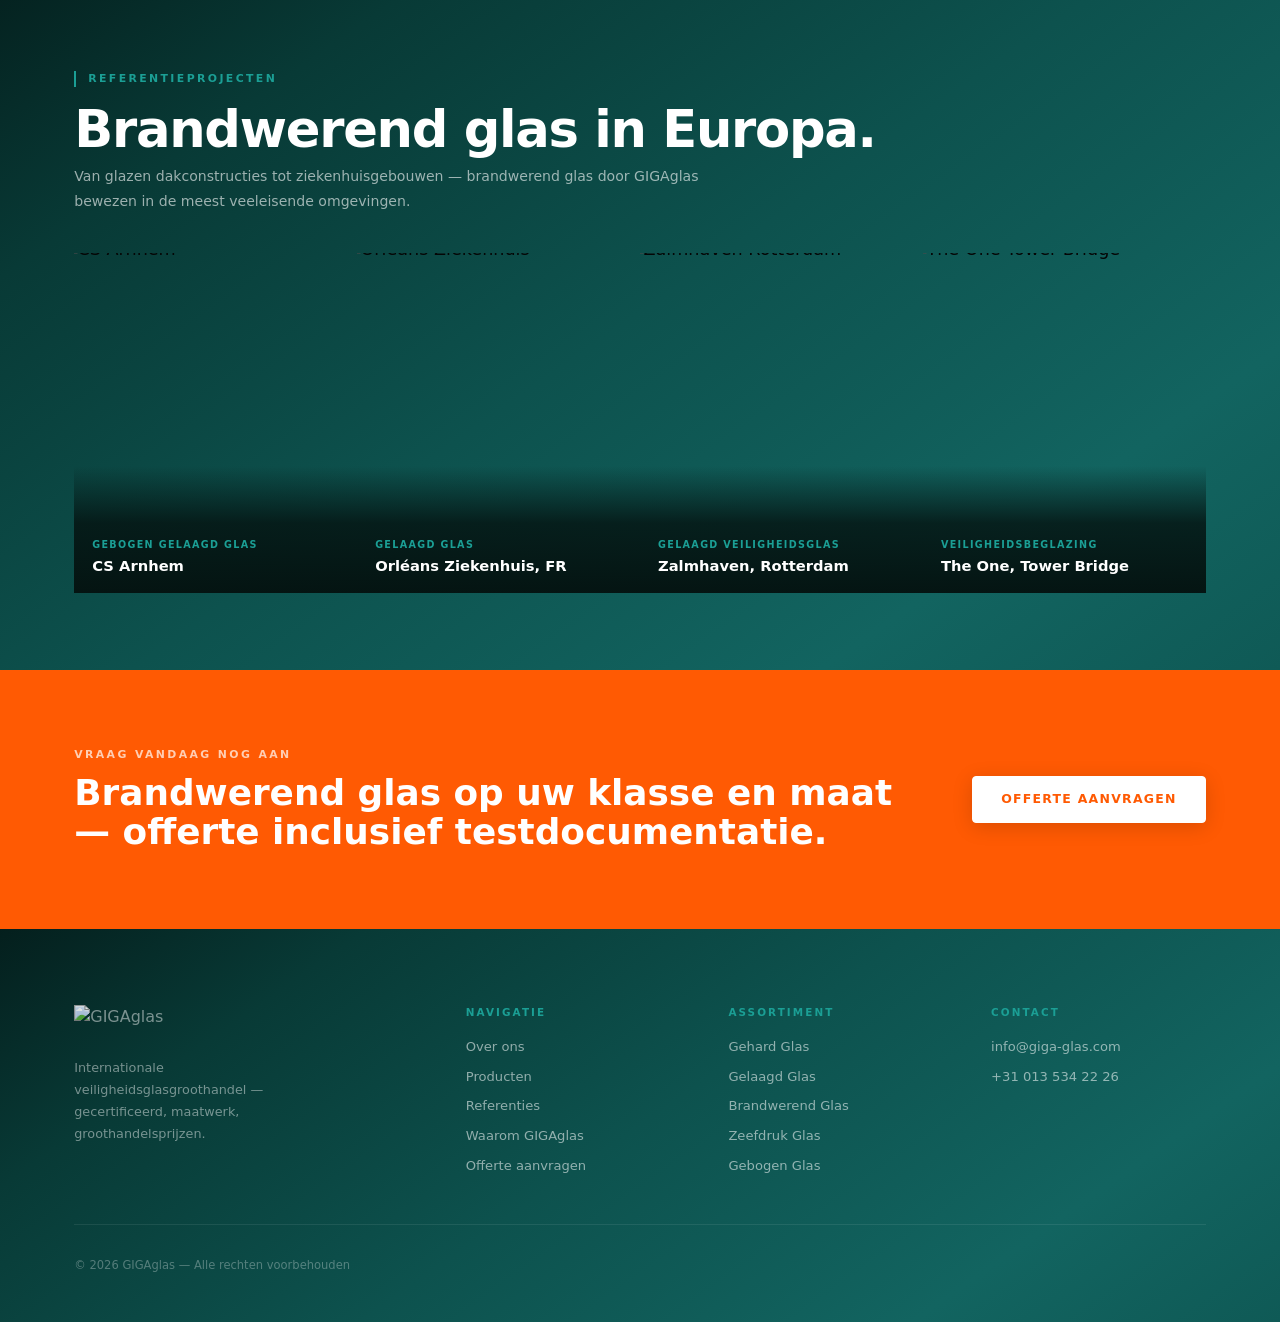
==== commit 462ba0b8: "Nav dropdown + footer assortiment + CTA buttons in product pages - Dropdown submenu onder Producten " ====
--- a/brandwerend-glas.html
+++ b/brandwerend-glas.html
@@ -19,6 +19,8 @@
 .nav__links{display:flex;align-items:center;gap:32px;}
 .nav__links a{font-size:0.78rem;font-weight:600;letter-spacing:0.1em;text-transform:uppercase;color:var(--text-mid);transition:color 0.2s;}
 .nav__links a:hover{color:var(--teal);}
+.prod-intro__cta{display:flex;align-items:center;gap:20px;margin-top:32px;flex-wrap:wrap;}.prod-intro__link{font-size:0.78rem;font-weight:600;letter-spacing:0.06em;color:var(--teal);transition:color 0.2s;}.prod-intro__link:hover{color:var(--teal-dark);}.specs-cta{display:flex;align-items:center;justify-content:space-between;gap:24px;flex-wrap:wrap;margin-top:40px;padding:28px 32px;background:var(--glacial);border-radius:8px;border-left:3px solid var(--teal);}.specs-cta__text{font-size:0.95rem;color:var(--text-mid);line-height:1.5;flex:1;}
+.nav__dropdown{position:relative;align-self:stretch;display:flex;align-items:center;}.nav__dropdown-trigger{display:flex;align-items:center;gap:5px;cursor:default;}.nav__dropdown-trigger svg{transition:transform 0.22s;flex-shrink:0;}.nav__dropdown-menu{display:none;position:absolute;top:100%;left:50%;transform:translateX(-50%);background:var(--white);border:1px solid rgba(0,0,0,0.1);border-radius:8px;box-shadow:0 8px 32px rgba(0,0,0,0.14);min-width:210px;overflow:hidden;z-index:300;}.nav__dropdown:hover .nav__dropdown-menu,.nav__dropdown:focus-within .nav__dropdown-menu{display:block;}.nav__dropdown:hover .nav__dropdown-trigger svg{transform:rotate(180deg);}.nav__dropdown-menu a{display:block;padding:11px 18px;font-size:0.76rem;font-weight:600;letter-spacing:0.08em;text-transform:uppercase;color:var(--text-mid);border-bottom:1px solid rgba(0,0,0,0.05);transition:background 0.18s,color 0.18s;}.nav__dropdown-menu a:last-child{border-bottom:none;}.nav__dropdown-menu a:hover{background:var(--glacial);color:var(--teal);}.nav__mobile-sub{display:flex;flex-direction:column;border-left:2px solid var(--teal);margin:0 0 4px 8px;padding-left:8px;}.nav__mobile-sub a{font-size:0.75rem !important;padding:10px 0 !important;border-bottom:1px solid rgba(0,0,0,0.04) !important;color:var(--text-light) !important;}.nav__mobile-sub a:hover{color:var(--teal) !important;}
 .nav__right{display:flex;align-items:center;gap:10px;}
 .nav__cta{color:var(--white)!important;background:var(--orange);padding:9px 20px;border-radius:4px;font-size:0.78rem;font-weight:700;letter-spacing:0.1em;text-transform:uppercase;box-shadow:0 0 10px rgba(255,90,3,0.45),0 0 24px rgba(255,90,3,0.25);transition:background 0.25s,box-shadow 0.25s,transform 0.2s;}
 .nav__cta:hover{background:var(--orange-dark);transform:translateY(-1px);}
@@ -149,7 +151,7 @@
 .btn--cta-white{background:var(--white);border-color:var(--white);color:var(--orange);flex-shrink:0;box-shadow:0 4px 20px rgba(0,0,0,0.15);}
 .btn--cta-white:hover{background:var(--glacial);}
 .site-footer{background:linear-gradient(145deg,#041f1d 0%,#083a36 20%,#0d524e 50%,#126460 80%,#0f5a56 100%);padding:clamp(48px,6vw,80px) var(--pad-x) clamp(32px,4vw,48px);color:rgba(255,255,255,0.55);}
-.footer__inner{display:grid;grid-template-columns:1fr 1fr 1fr;gap:48px;padding-bottom:clamp(32px,4vw,48px);border-bottom:1px solid rgba(255,255,255,0.08);}
+.footer__inner{display:grid;grid-template-columns:1.6fr 1fr 1fr 1fr;gap:48px;padding-bottom:clamp(32px,4vw,48px);border-bottom:1px solid rgba(255,255,255,0.08);}
 .footer__logo-img{height:36px;width:auto;margin-bottom:16px;opacity:0.85;}
 .footer__tagline{font-size:0.8rem;line-height:1.7;color:rgba(255,255,255,0.45);max-width:260px;}
 .footer__col-title{font-family:var(--font-disp);font-size:0.65rem;font-weight:700;letter-spacing:0.2em;text-transform:uppercase;color:var(--teal);margin-bottom:16px;}
@@ -180,6 +182,9 @@
   .ref-strip__cell{min-width:calc(100% / 2);}
   .footer__inner{grid-template-columns:1fr 1fr;gap:36px;}
 }
+@media(max-width:1199px){
+  .footer__inner{grid-template-columns:1fr 1fr 1fr;gap:36px;}
+}
 @media(max-width:767px){
   .nav__links{display:none;}.nav__burger{display:flex;}.nav__cta{display:none;}
   .hero{grid-template-columns:1fr;min-height:auto;padding-bottom:48px;}
@@ -207,8 +212,21 @@
     <div class="nav__inner">
       <a href="/"><img src="Brand_assets/Logo/Logo - GIGAglas - Left alligned - Blue.png" alt="GIGAglas" class="nav__logo-img" /></a>
       <nav class="nav__links">
-        <a href="/#about">Over ons</a><a href="/#references">Referenties</a>
-        <a href="/#products">Producten</a><a href="/#why">Waarom GIGAglas</a>
+        <a href="/#about">Over ons</a>
+        <a href="/#references">Referenties</a>
+        <div class="nav__dropdown">
+          <a href="/#products" class="nav__dropdown-trigger">Producten
+            <svg viewBox="0 0 10 6" width="9" height="9" fill="none" stroke="currentColor" stroke-width="1.5"><path d="M0 0l5 6 5-6"/></svg>
+          </a>
+          <div class="nav__dropdown-menu">
+            <a href="/gehard-glas">Gehard Glas</a>
+            <a href="/gelaagd-glas">Gelaagd Glas</a>
+            <a href="/brandwerend-glas">Brandwerend Glas</a>
+            <a href="/zeefdruk-glas">Zeefdruk Glas</a>
+            <a href="/gebogen-glas">Gebogen Glas</a>
+          </div>
+        </div>
+        <a href="/#why">Waarom GIGAglas</a>
       </nav>
       <div class="nav__right">
         <a href="/#contact" class="nav__cta">Offerte aanvragen</a>
@@ -217,8 +235,17 @@
     </div>
   </header>
   <div class="nav__mobile-menu" id="navMobileMenu">
-    <a href="/#about">Over ons</a><a href="/#references">Referenties</a>
-    <a href="/#products">Producten</a><a href="/#why">Waarom GIGAglas</a>
+    <a href="/#about">Over ons</a>
+    <a href="/#references">Referenties</a>
+    <a href="/#products">Producten</a>
+    <div class="nav__mobile-sub">
+      <a href="/gehard-glas">Gehard Glas</a>
+      <a href="/gelaagd-glas">Gelaagd Glas</a>
+      <a href="/brandwerend-glas">Brandwerend Glas</a>
+      <a href="/zeefdruk-glas">Zeefdruk Glas</a>
+      <a href="/gebogen-glas">Gebogen Glas</a>
+    </div>
+    <a href="/#why">Waarom GIGAglas</a>
     <a href="/#contact" class="nav__cta-mobile">Offerte aanvragen</a>
   </div>
 
@@ -257,6 +284,10 @@
         <span class="cert-badge">CE-gecertificeerd</span>
         <span class="cert-badge">EW 30/60/90/120</span>
         <span class="cert-badge">EI 30/60/90/120</span>
+      </div>
+      <div class="prod-intro__cta anim" data-delay="520">
+        <a href="/#contact" class="btn btn--fill">Offerte aanvragen</a>
+        <a href="/#contact" class="prod-intro__link">Of neem direct contact op →</a>
       </div>
     </div>
     <div class="prod-intro__right">
@@ -389,6 +420,10 @@
         </tbody>
       </table>
     </div>
+    <div class="specs-cta">
+      <p class="specs-cta__text">Welke brandweerstandsklasse heeft u nodig? Wij adviseren u op basis van uw project.</p>
+      <a href="/#contact" class="btn btn--fill">Offerte aanvragen</a>
+    </div>
   </section>
 
   <section class="prod-refs section" id="referenties">
@@ -425,6 +460,16 @@
           <a href="/#contact">Offerte aanvragen</a>
         </nav>
       </div>
+      <div class="footer__assortiment">
+        <p class="footer__col-title">Assortiment</p>
+        <nav class="footer__links">
+          <a href="/gehard-glas">Gehard Glas</a>
+          <a href="/gelaagd-glas">Gelaagd Glas</a>
+          <a href="/brandwerend-glas">Brandwerend Glas</a>
+          <a href="/zeefdruk-glas">Zeefdruk Glas</a>
+          <a href="/gebogen-glas">Gebogen Glas</a>
+        </nav>
+      </div>
       <div class="footer__info">
         <p class="footer__col-title">Contact</p>
         <div class="footer__contact">
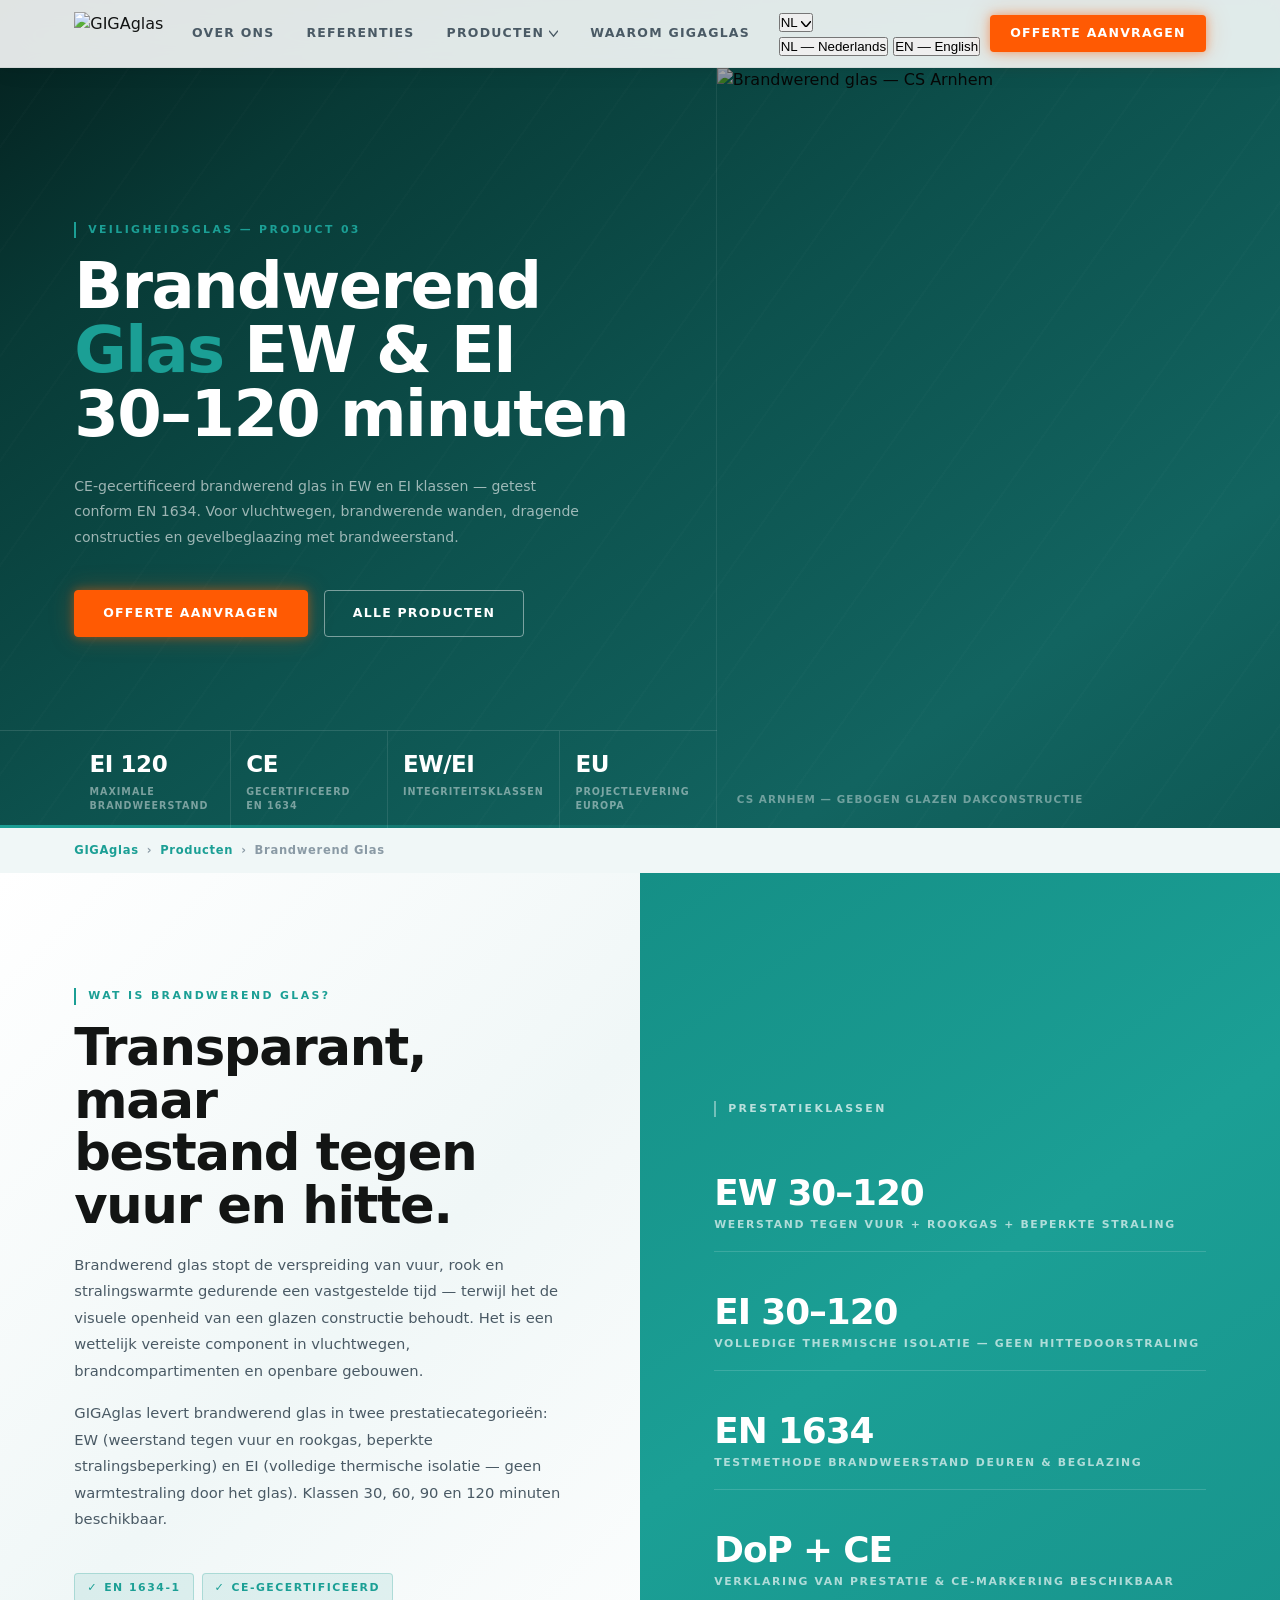
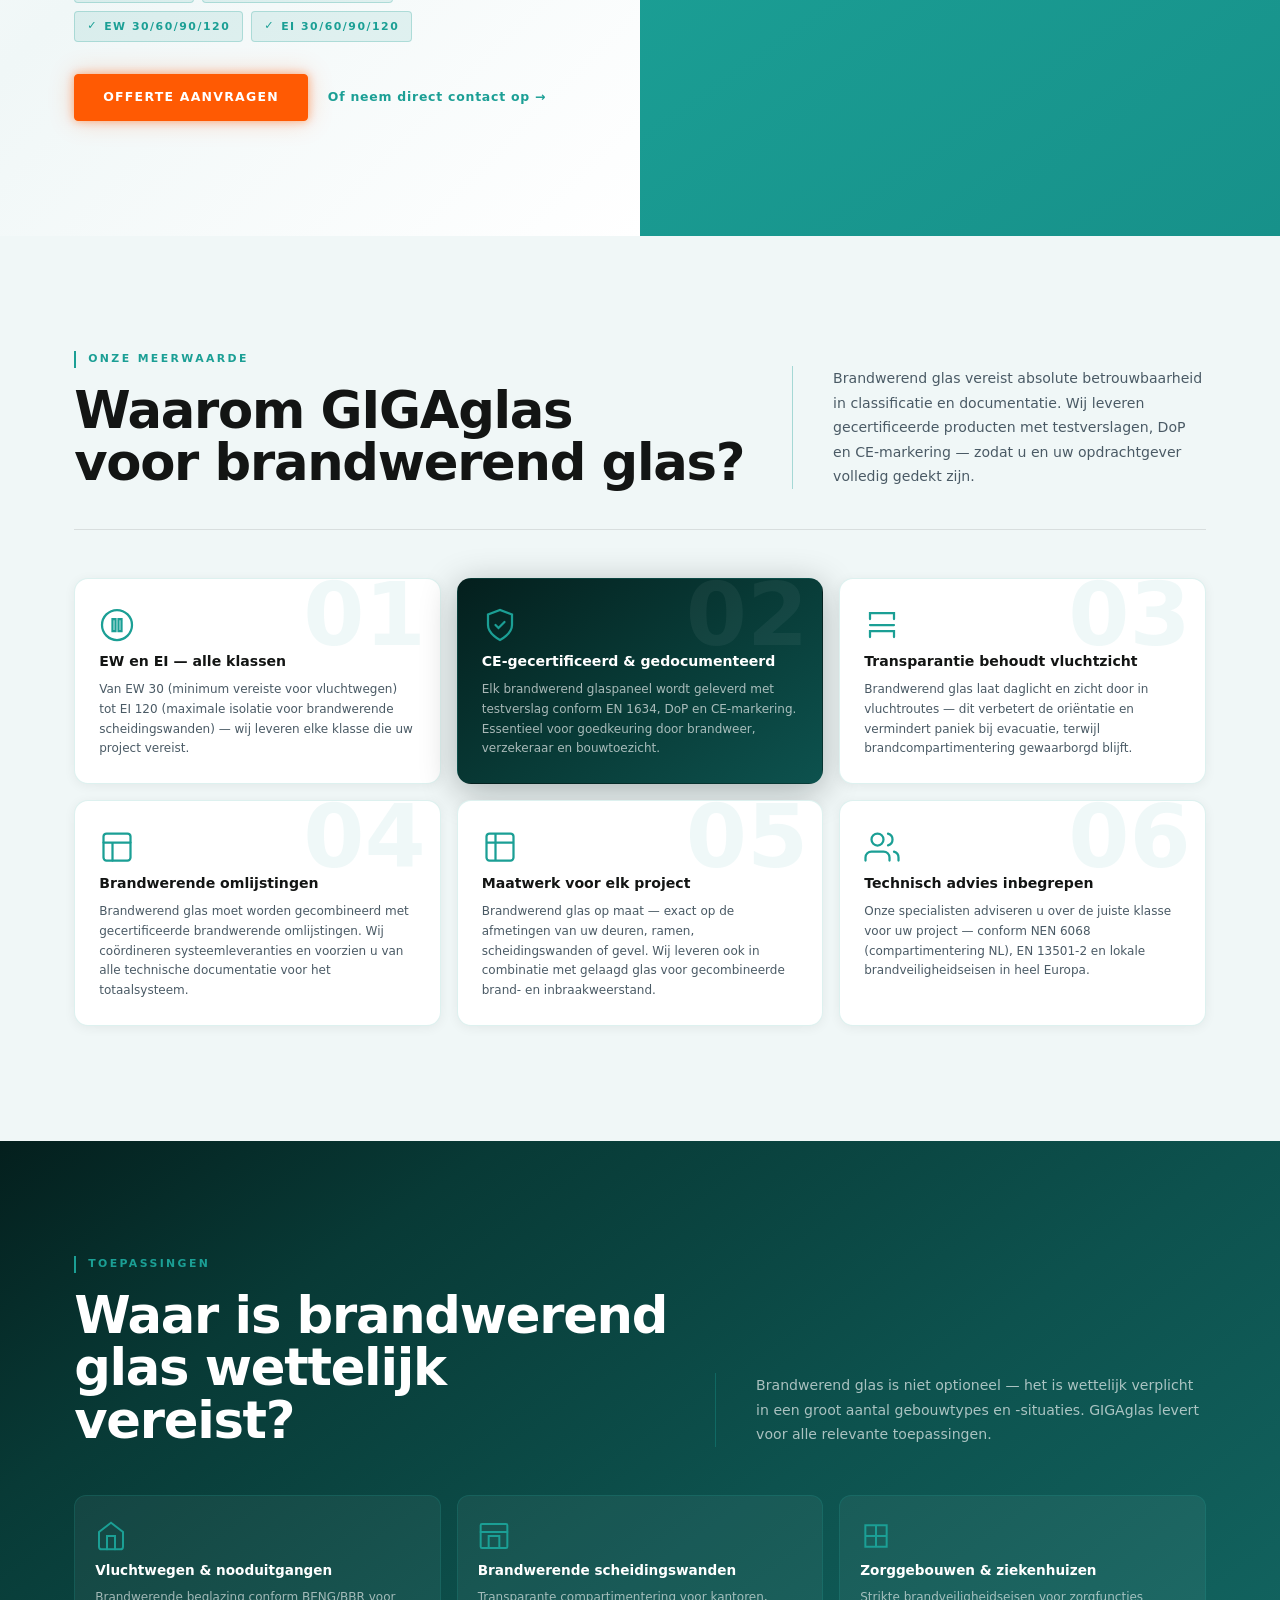
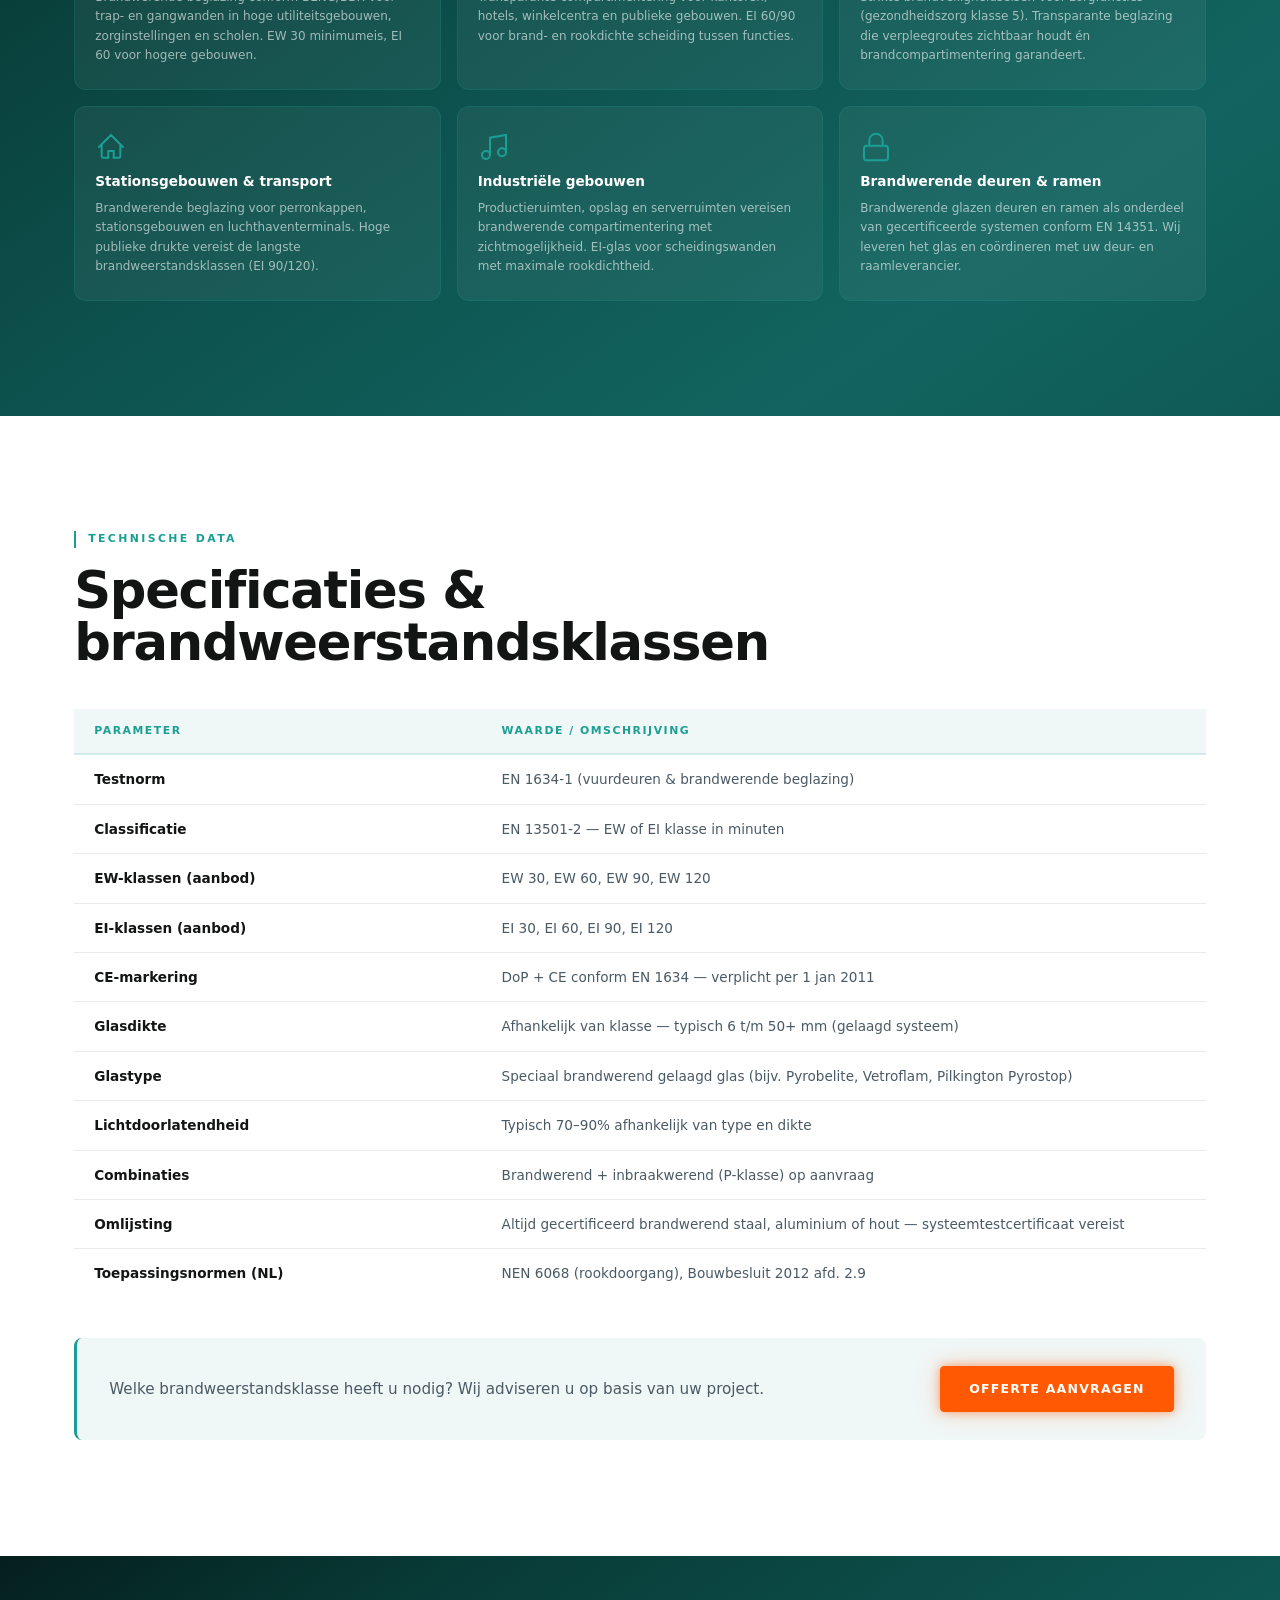
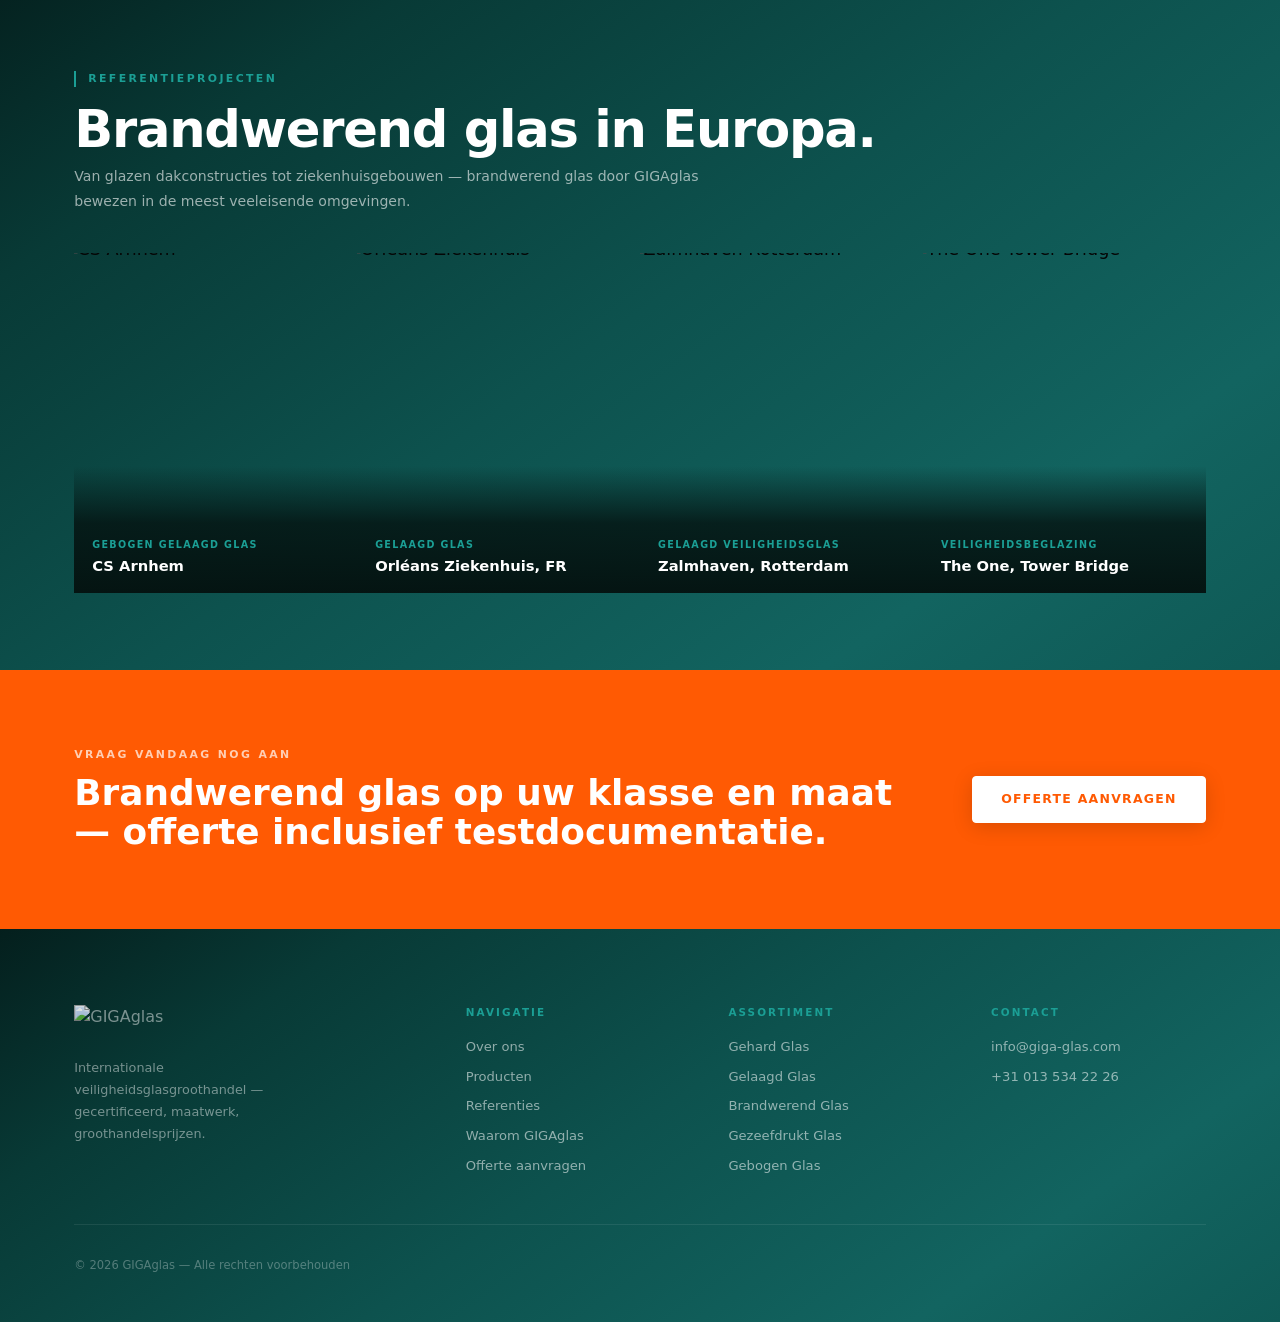
==== commit c49779bb: "Homepage + product pages: nav reorder, copy updates, lang button, folie/ESG terminology Co-Authored-" ====
--- a/brandwerend-glas.html
+++ b/brandwerend-glas.html
@@ -222,14 +222,24 @@
             <a href="/gehard-glas">Gehard Glas</a>
             <a href="/gelaagd-glas">Gelaagd Glas</a>
             <a href="/brandwerend-glas">Brandwerend Glas</a>
-            <a href="/zeefdruk-glas">Zeefdruk Glas</a>
+            <a href="/zeefdruk-glas">Gezeefdrukt Glas</a>
             <a href="/gebogen-glas">Gebogen Glas</a>
           </div>
         </div>
         <a href="/#why">Waarom GIGAglas</a>
       </nav>
       <div class="nav__right">
-        <a href="/#contact" class="nav__cta">Offerte aanvragen</a>
+        <div class="nav__lang" id="prodLang">
+        <button class="nav__lang-btn" id="prodLangBtn" aria-label="Taal">
+          <span>NL</span>
+          <svg viewBox="0 0 10 6" width="10" height="6" fill="none" stroke="currentColor" stroke-width="1.5"><path d="M0 0l5 6 5-6"/></svg>
+        </button>
+        <div class="nav__lang-dropdown" id="prodLangDrop">
+          <button onclick="document.getElementById('prodLangDrop').classList.remove('open');document.getElementById('prodLangBtn').classList.remove('open')">NL — Nederlands</button>
+          <button onclick="localStorage.setItem('lang','en');window.location.href='/'">EN — English</button>
+        </div>
+      </div>
+      <a href="/#contact" class="nav__cta">Offerte aanvragen</a>
         <button class="nav__burger" id="navBurger" aria-label="Menu"><span></span><span></span><span></span></button>
       </div>
     </div>
@@ -242,7 +252,7 @@
       <a href="/gehard-glas">Gehard Glas</a>
       <a href="/gelaagd-glas">Gelaagd Glas</a>
       <a href="/brandwerend-glas">Brandwerend Glas</a>
-      <a href="/zeefdruk-glas">Zeefdruk Glas</a>
+      <a href="/zeefdruk-glas">Gezeefdrukt Glas</a>
       <a href="/gebogen-glas">Gebogen Glas</a>
     </div>
     <a href="/#why">Waarom GIGAglas</a>
@@ -466,7 +476,7 @@
           <a href="/gehard-glas">Gehard Glas</a>
           <a href="/gelaagd-glas">Gelaagd Glas</a>
           <a href="/brandwerend-glas">Brandwerend Glas</a>
-          <a href="/zeefdruk-glas">Zeefdruk Glas</a>
+          <a href="/zeefdruk-glas">Gezeefdrukt Glas</a>
           <a href="/gebogen-glas">Gebogen Glas</a>
         </nav>
       </div>
@@ -487,6 +497,19 @@
     document.querySelector('.hero').classList.add('section--visible');
     (function(){var cards=document.querySelectorAll('.why-card');if(!cards.length)return;var def=document.querySelector('.why-card--featured');var isTouch=('ontouchstart' in window)||navigator.maxTouchPoints>0;function setF(c){cards.forEach(function(x){x.classList.remove('why-card--featured');});c.classList.add('why-card--featured');}function resetF(){cards.forEach(function(x){x.classList.remove('why-card--featured');});if(def)def.classList.add('why-card--featured');}if(isTouch){cards.forEach(function(c){c.addEventListener('click',function(){setF(c);});});}else{cards.forEach(function(c){c.addEventListener('mouseenter',function(){setF(c);});});var wc=document.querySelector('.why__cards');if(wc)wc.addEventListener('mouseleave',resetF);}})();
     (function(){var b=document.getElementById('navBurger');var m=document.getElementById('navMobileMenu');if(!b||!m)return;b.addEventListener('click',function(){b.classList.toggle('open');m.classList.toggle('open');});m.querySelectorAll('a').forEach(function(a){a.addEventListener('click',function(){b.classList.remove('open');m.classList.remove('open');});});})();
-  </script>
+  
+  // Language button
+  document.getElementById('prodLangBtn').addEventListener('click', function() {
+    document.getElementById('prodLangDrop').classList.toggle('open');
+    this.classList.toggle('open');
+  });
+  document.addEventListener('click', function(e) {
+    var c = document.getElementById('prodLang');
+    if (c && !c.contains(e.target)) {
+      document.getElementById('prodLangDrop').classList.remove('open');
+      document.getElementById('prodLangBtn').classList.remove('open');
+    }
+  });
+</script>
 </body>
 </html>
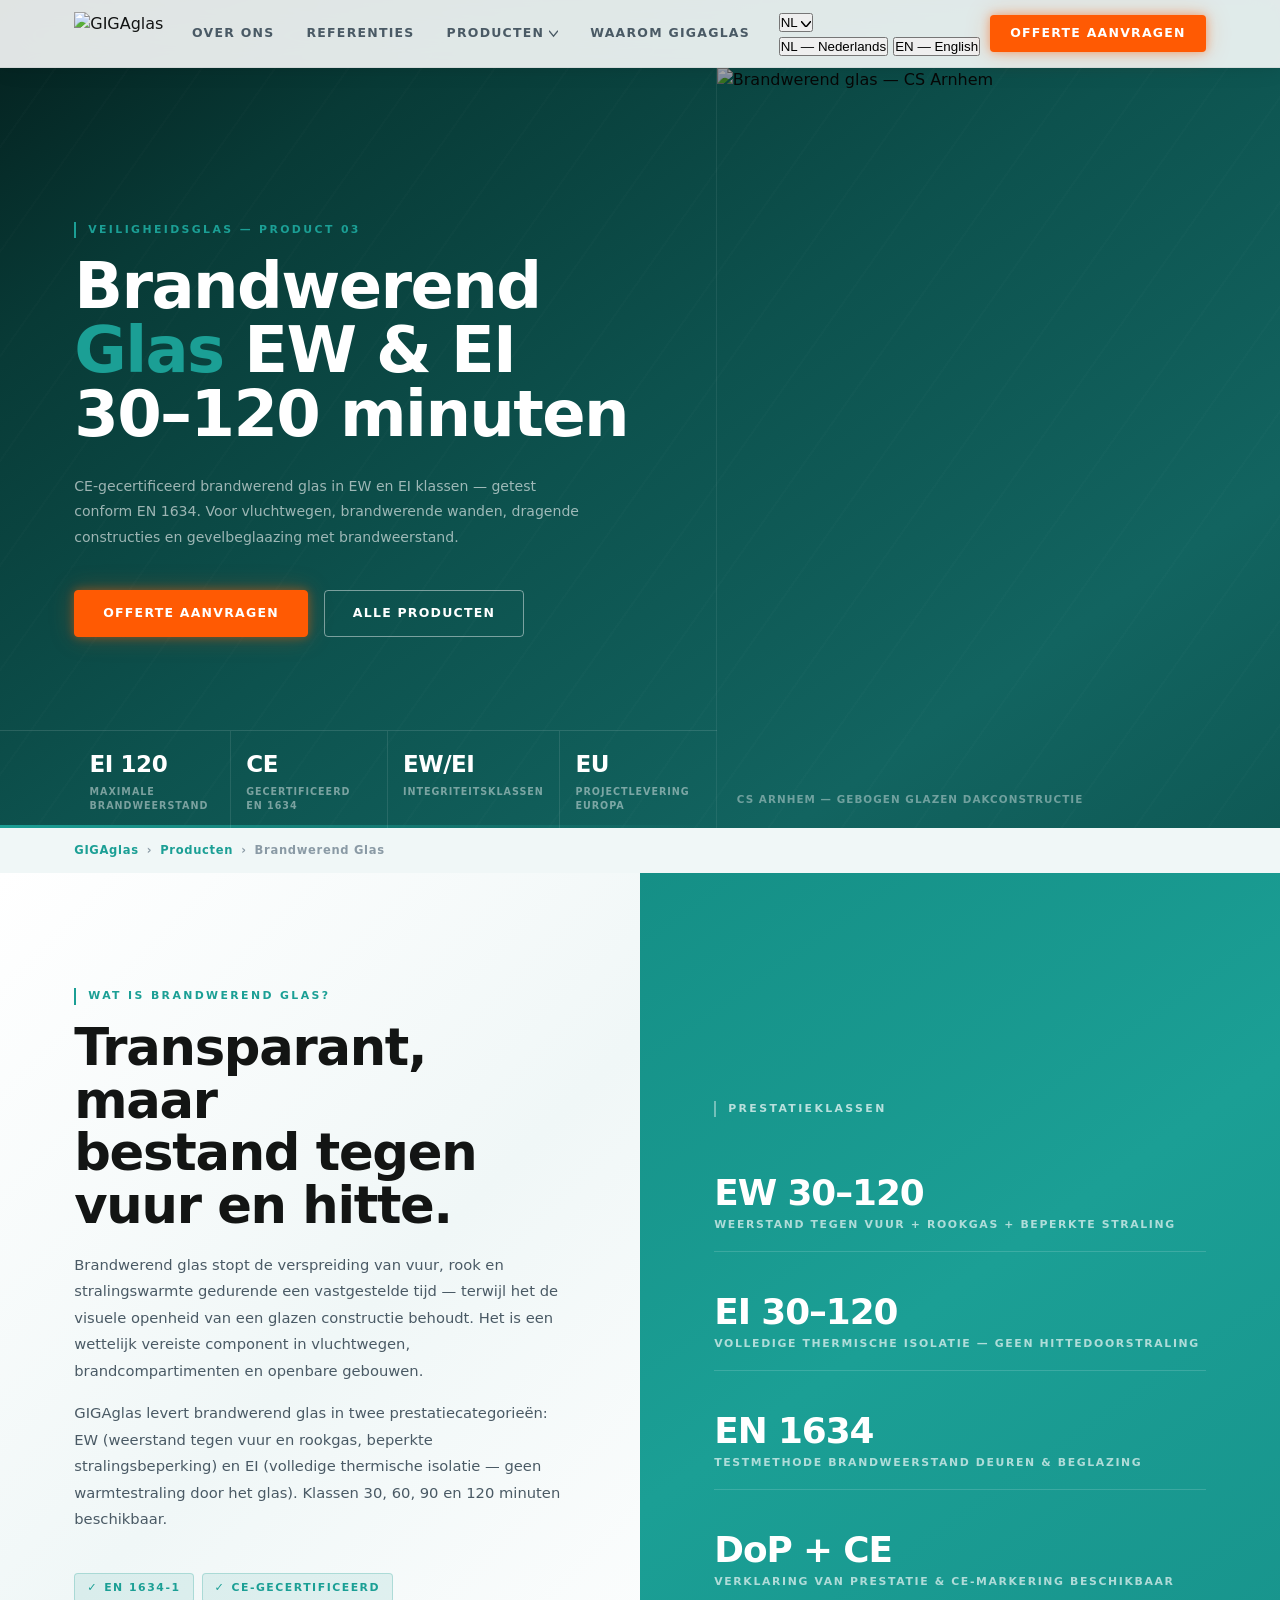
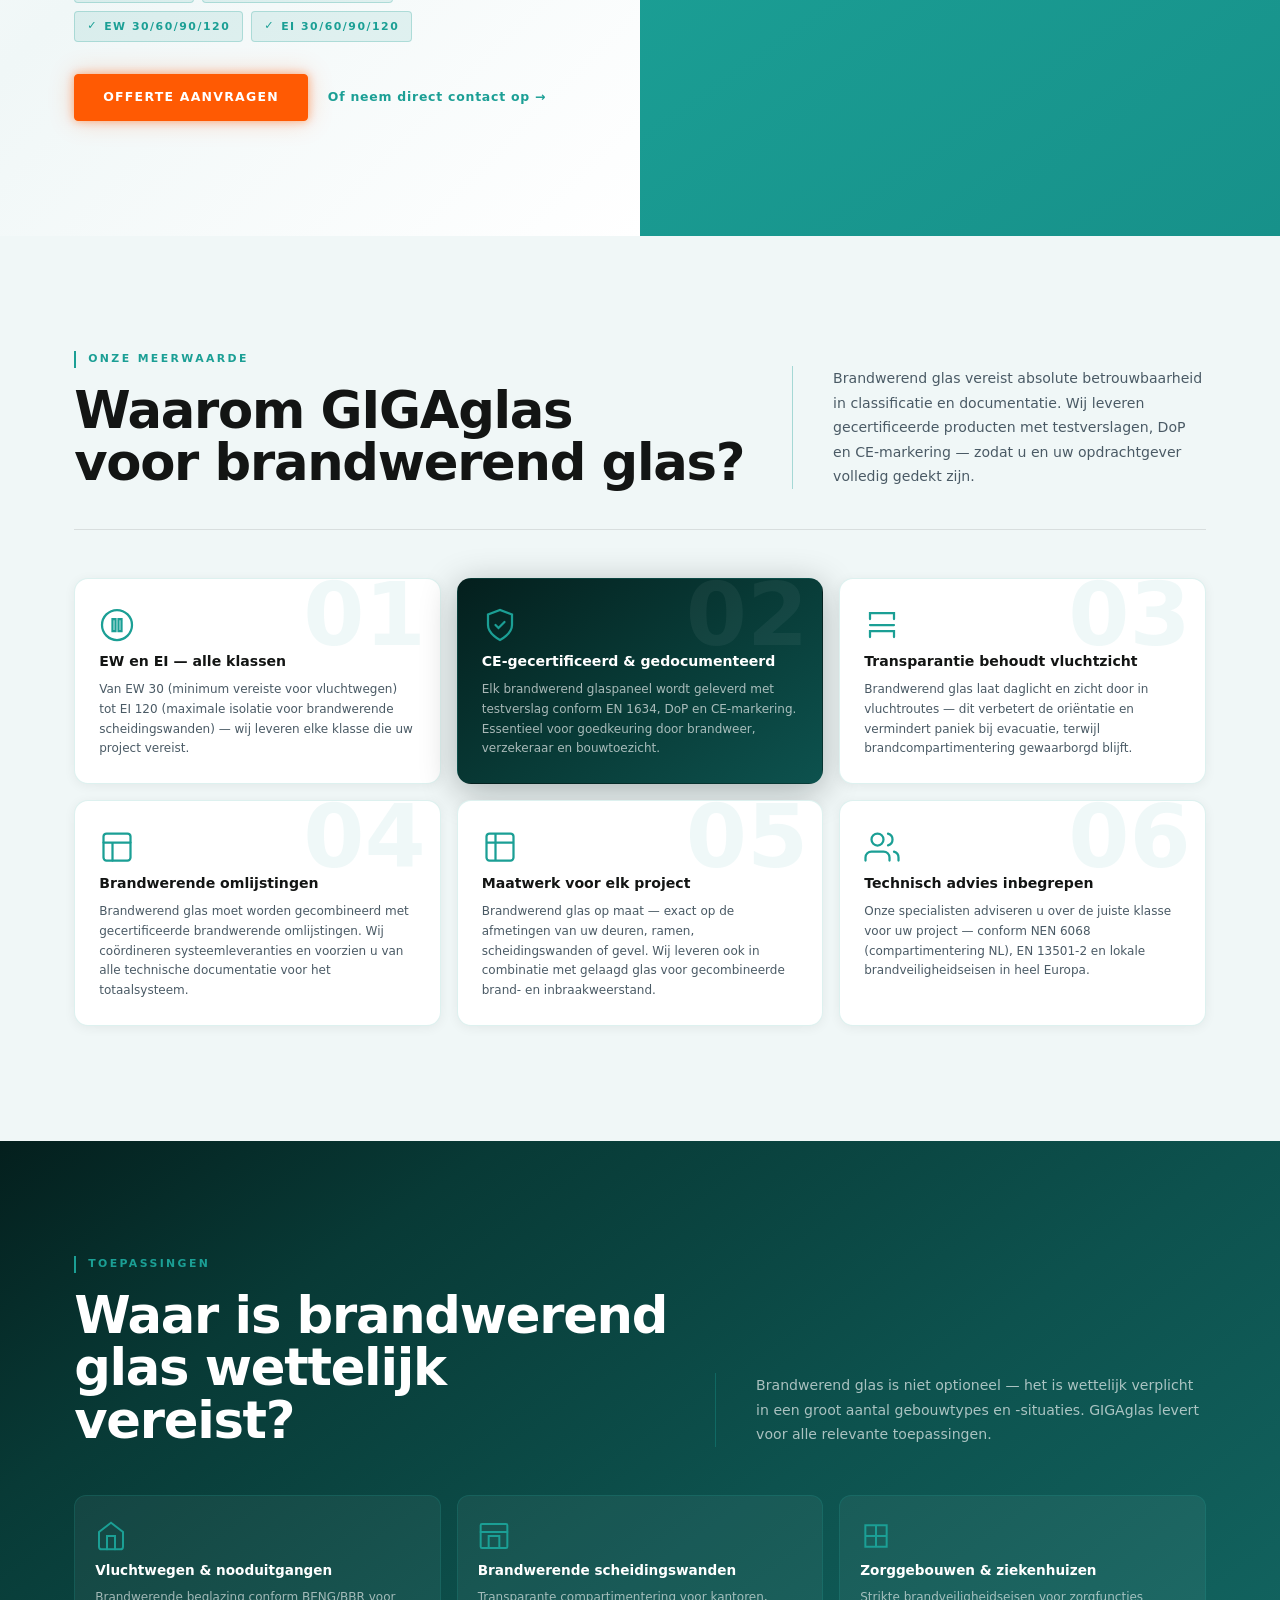
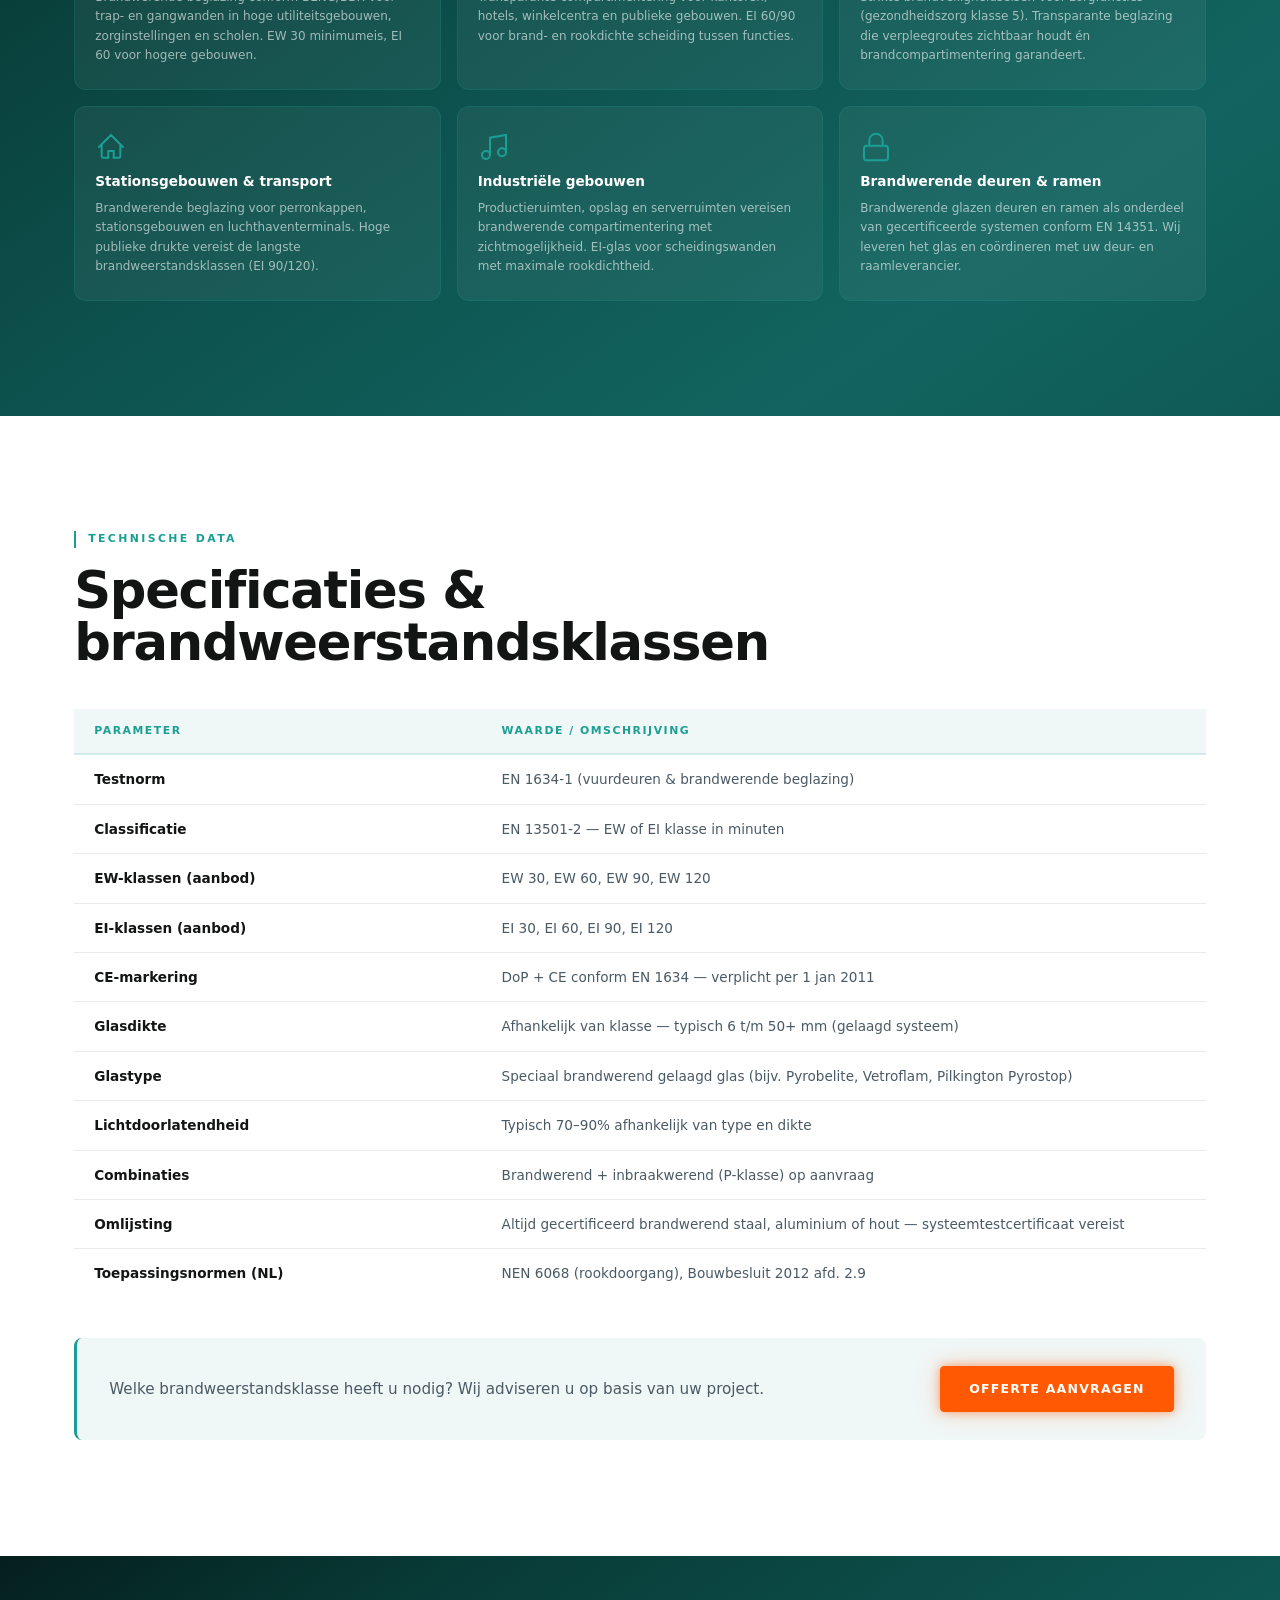
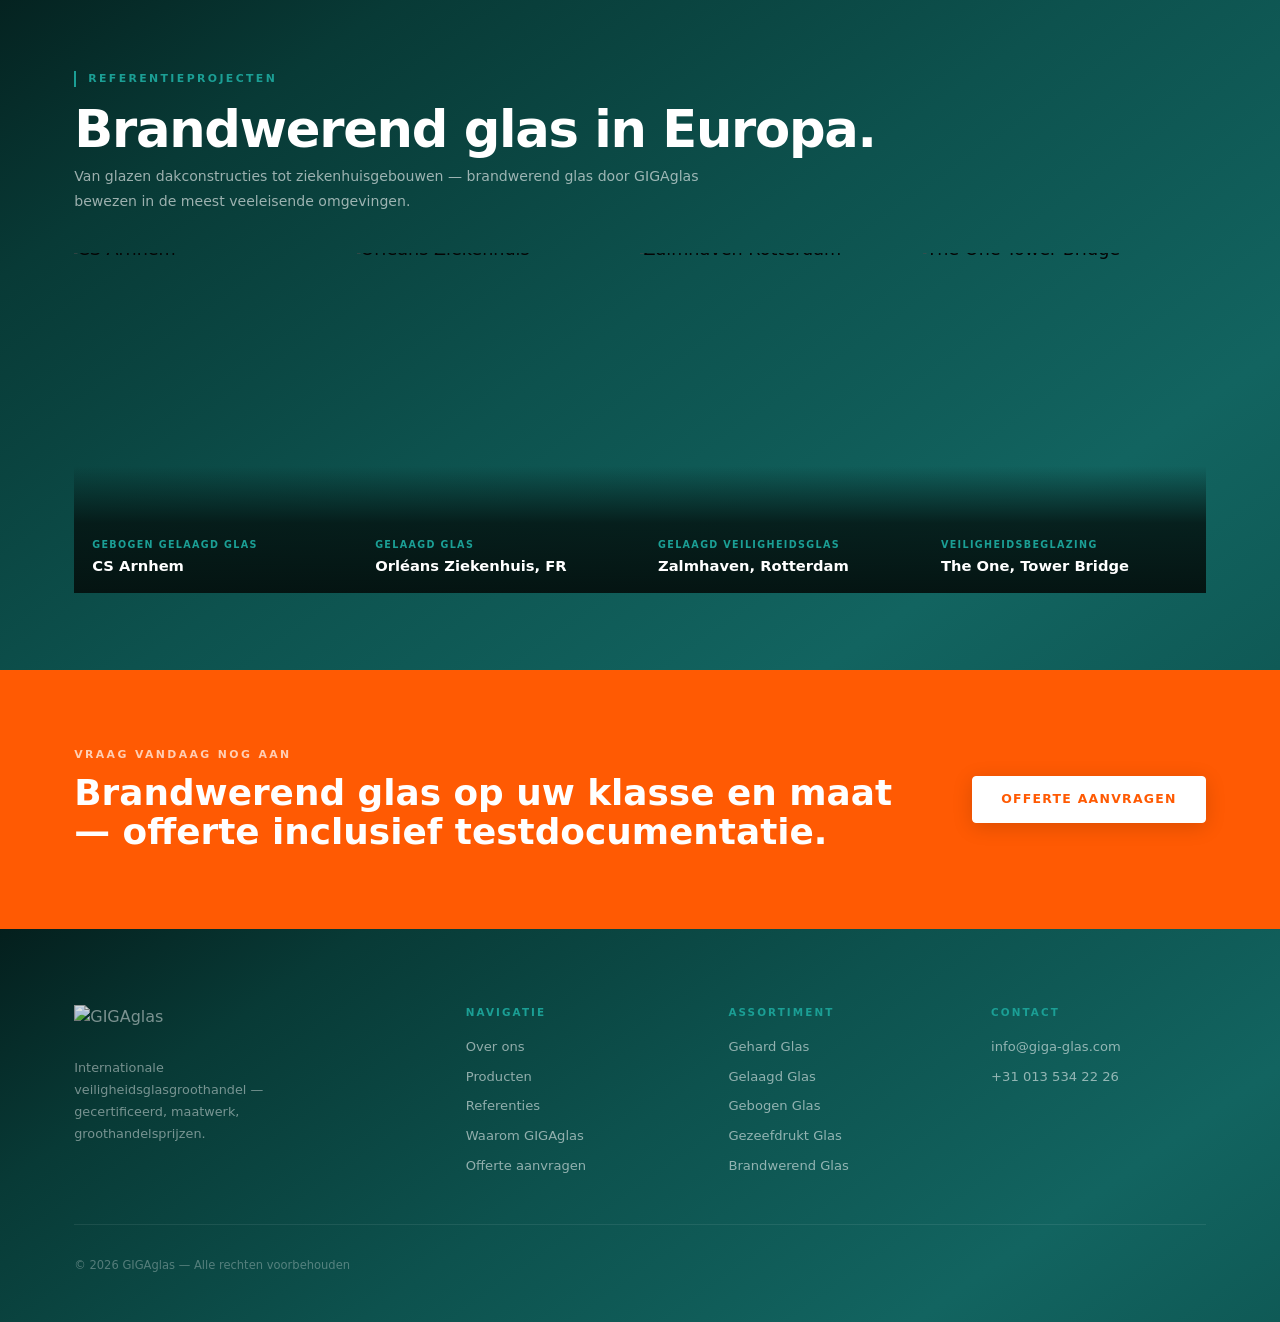
==== commit 29b7b3c2: "Footer: move Brandwerend Glas to bottom of assortiment list" ====
--- a/brandwerend-glas.html
+++ b/brandwerend-glas.html
@@ -475,9 +475,9 @@
         <nav class="footer__links">
           <a href="/gehard-glas">Gehard Glas</a>
           <a href="/gelaagd-glas">Gelaagd Glas</a>
+          <a href="/gebogen-glas">Gebogen Glas</a>
+          <a href="/zeefdruk-glas">Gezeefdrukt Glas</a>
           <a href="/brandwerend-glas">Brandwerend Glas</a>
-          <a href="/zeefdruk-glas">Gezeefdrukt Glas</a>
-          <a href="/gebogen-glas">Gebogen Glas</a>
         </nav>
       </div>
       <div class="footer__info">
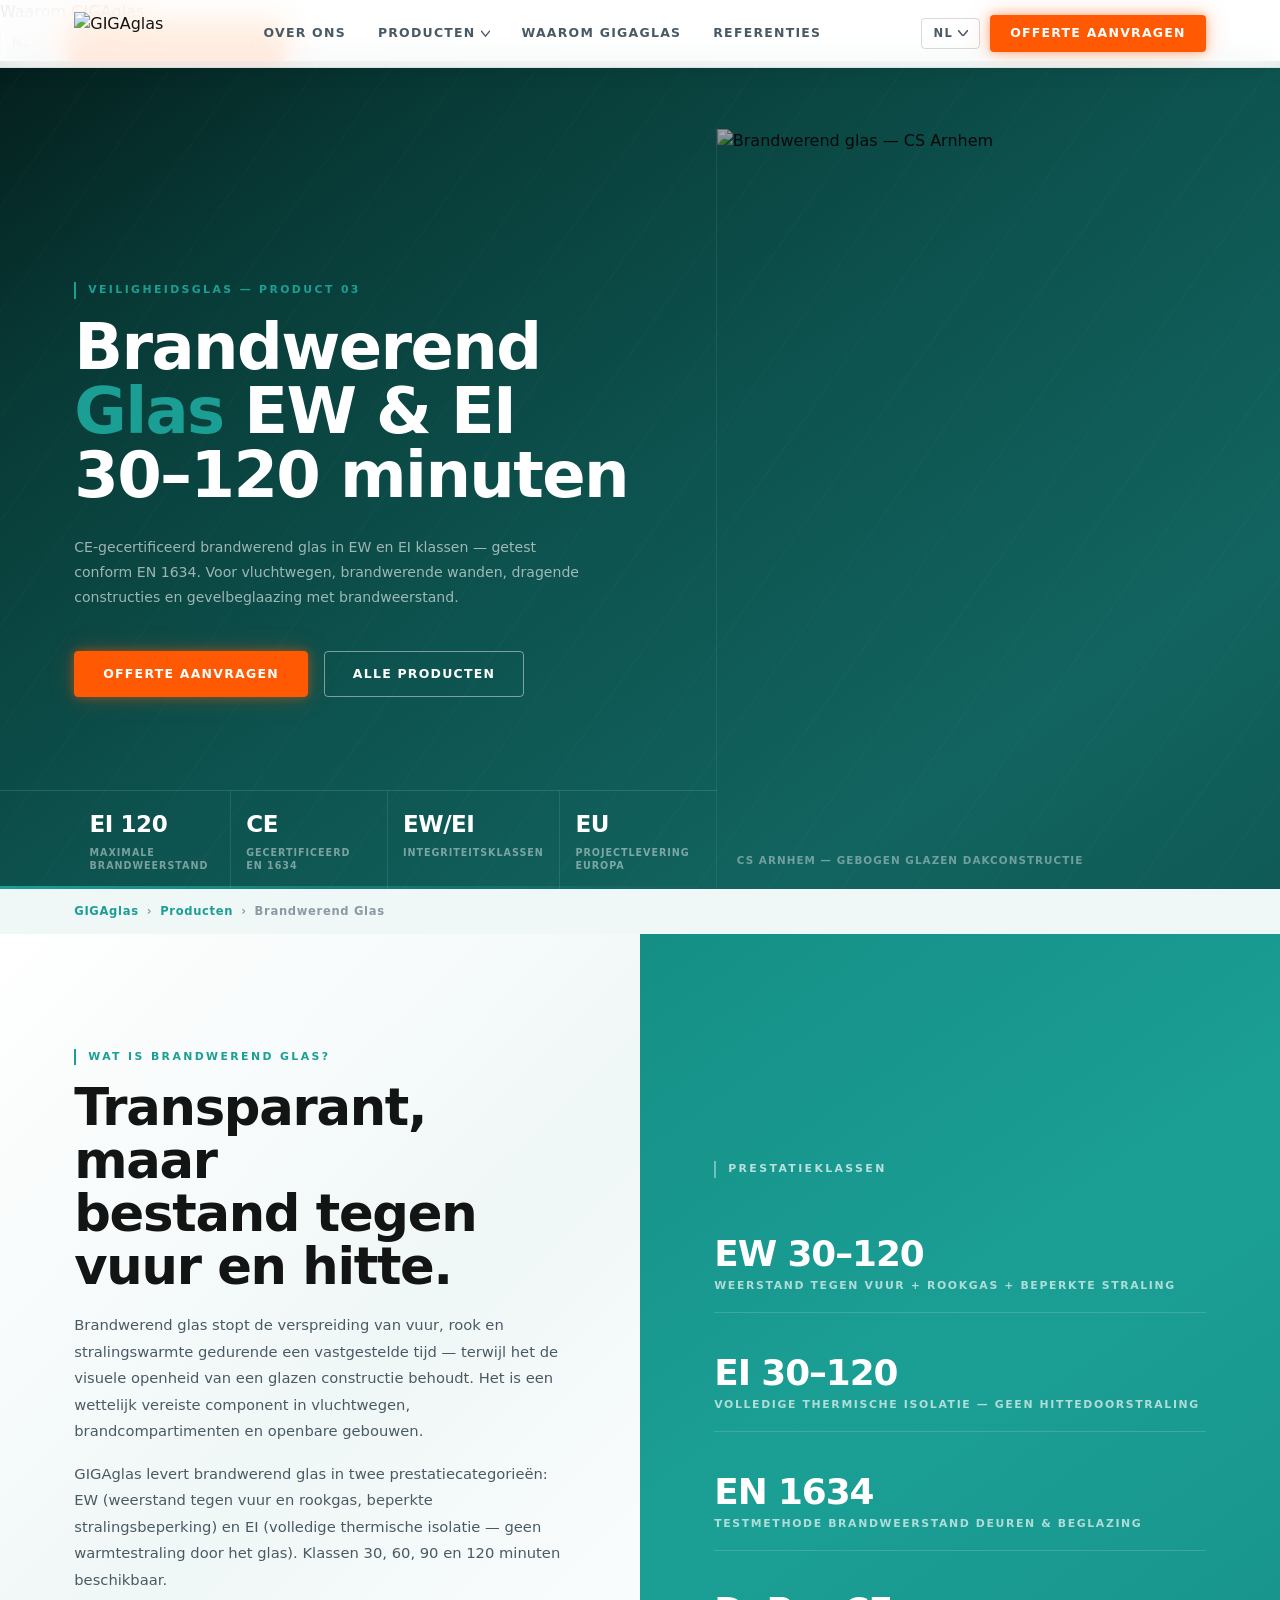
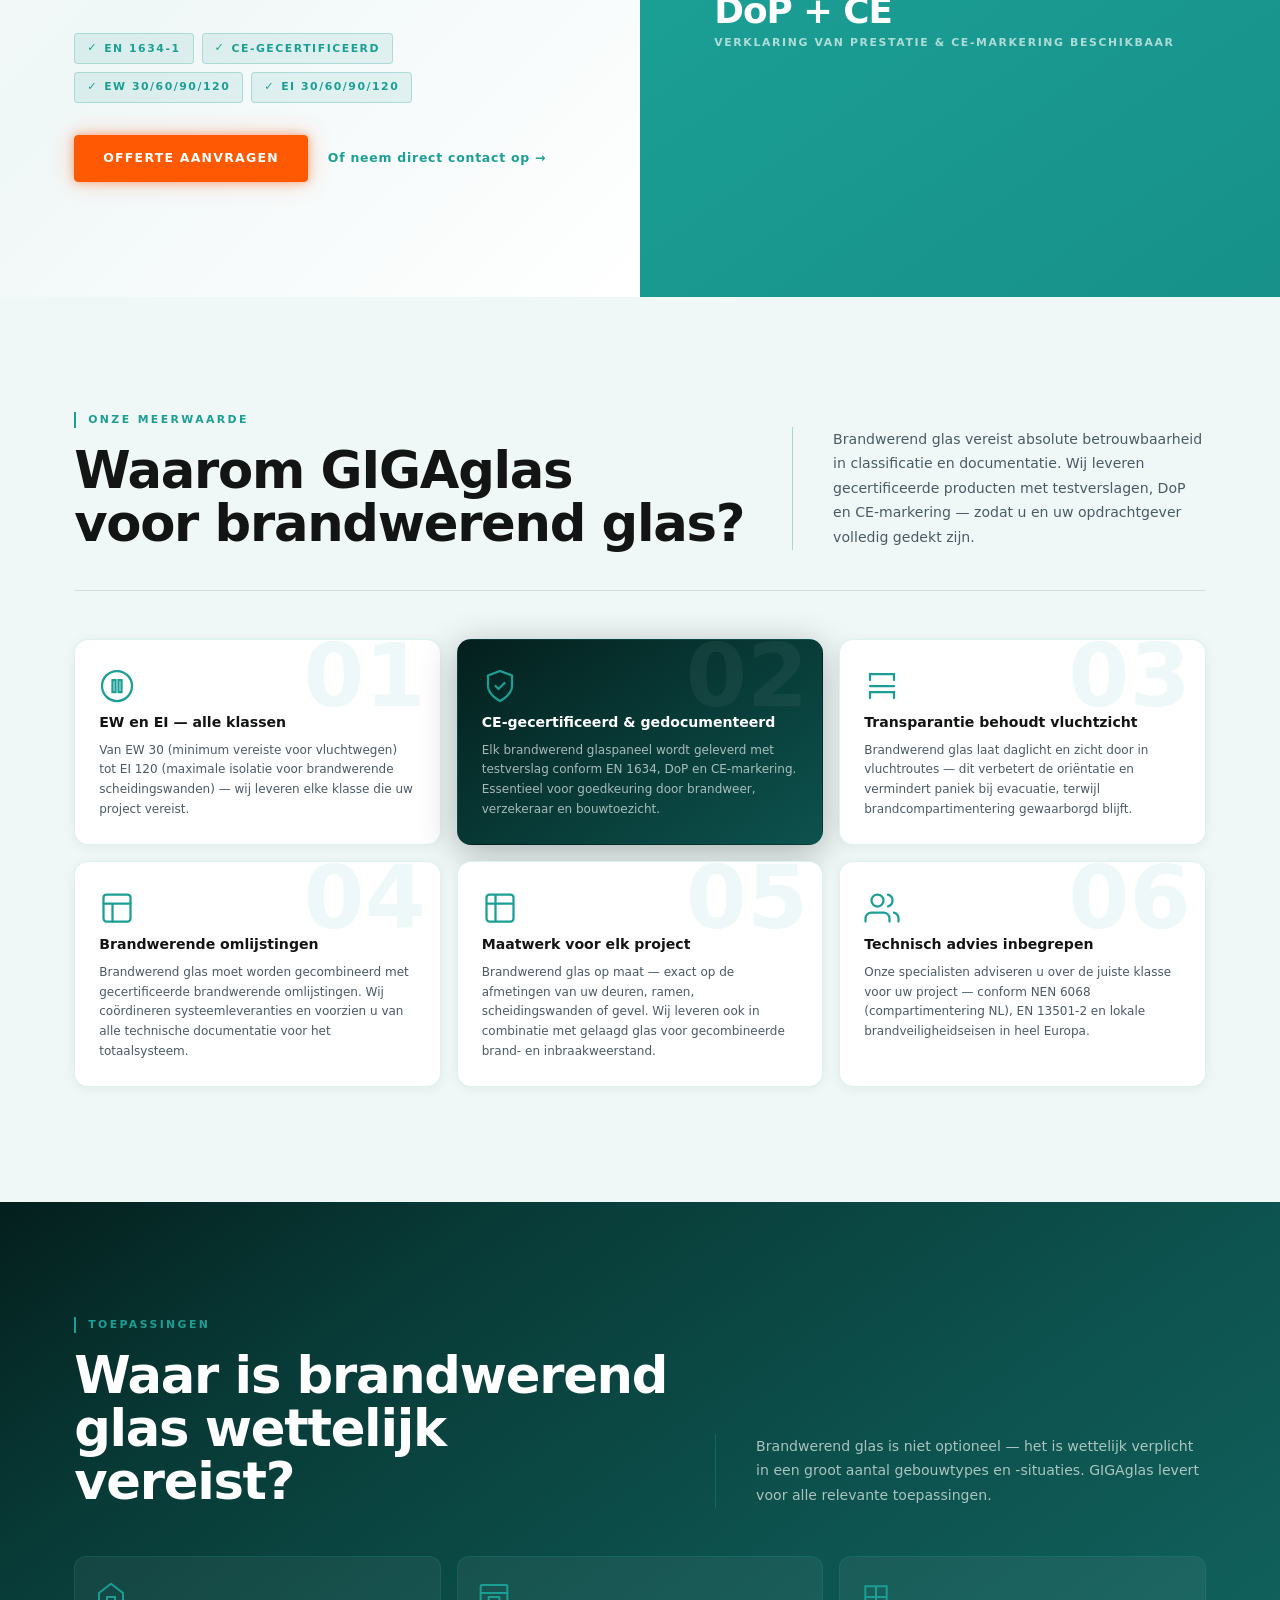
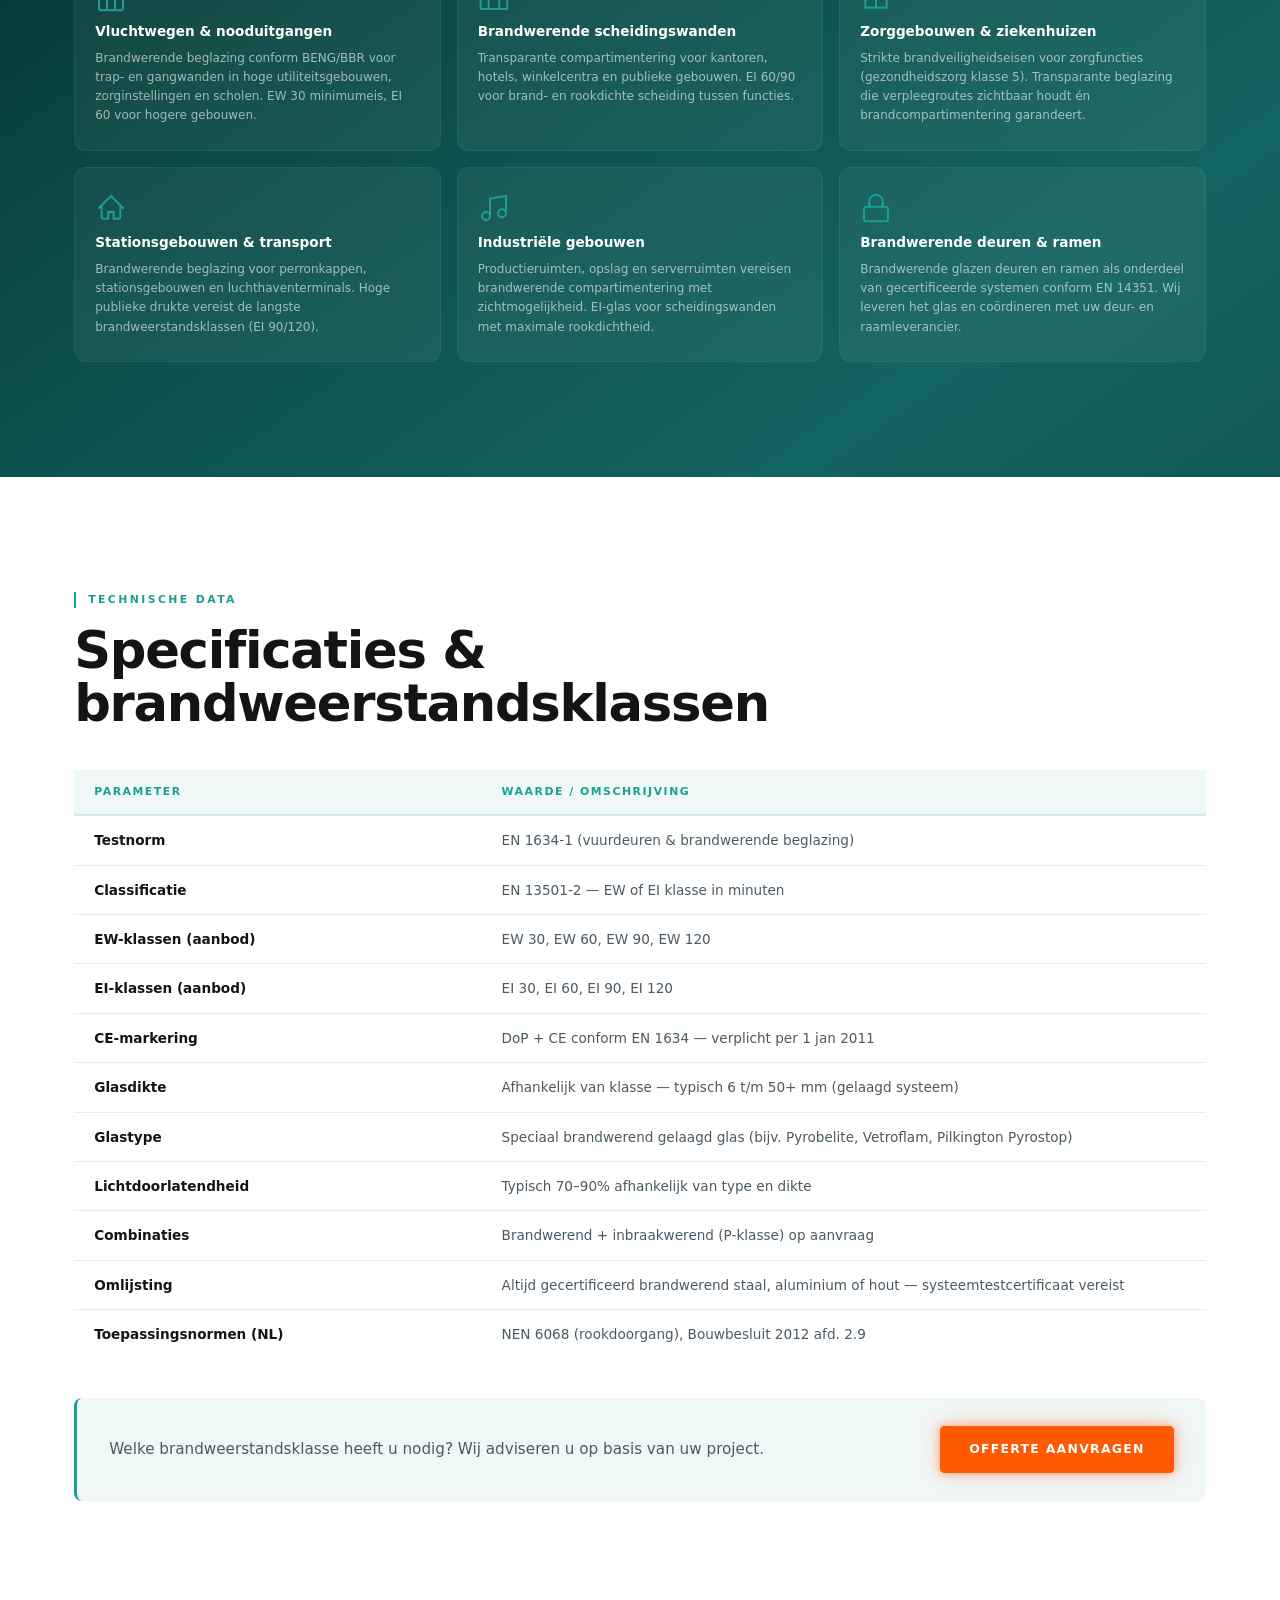
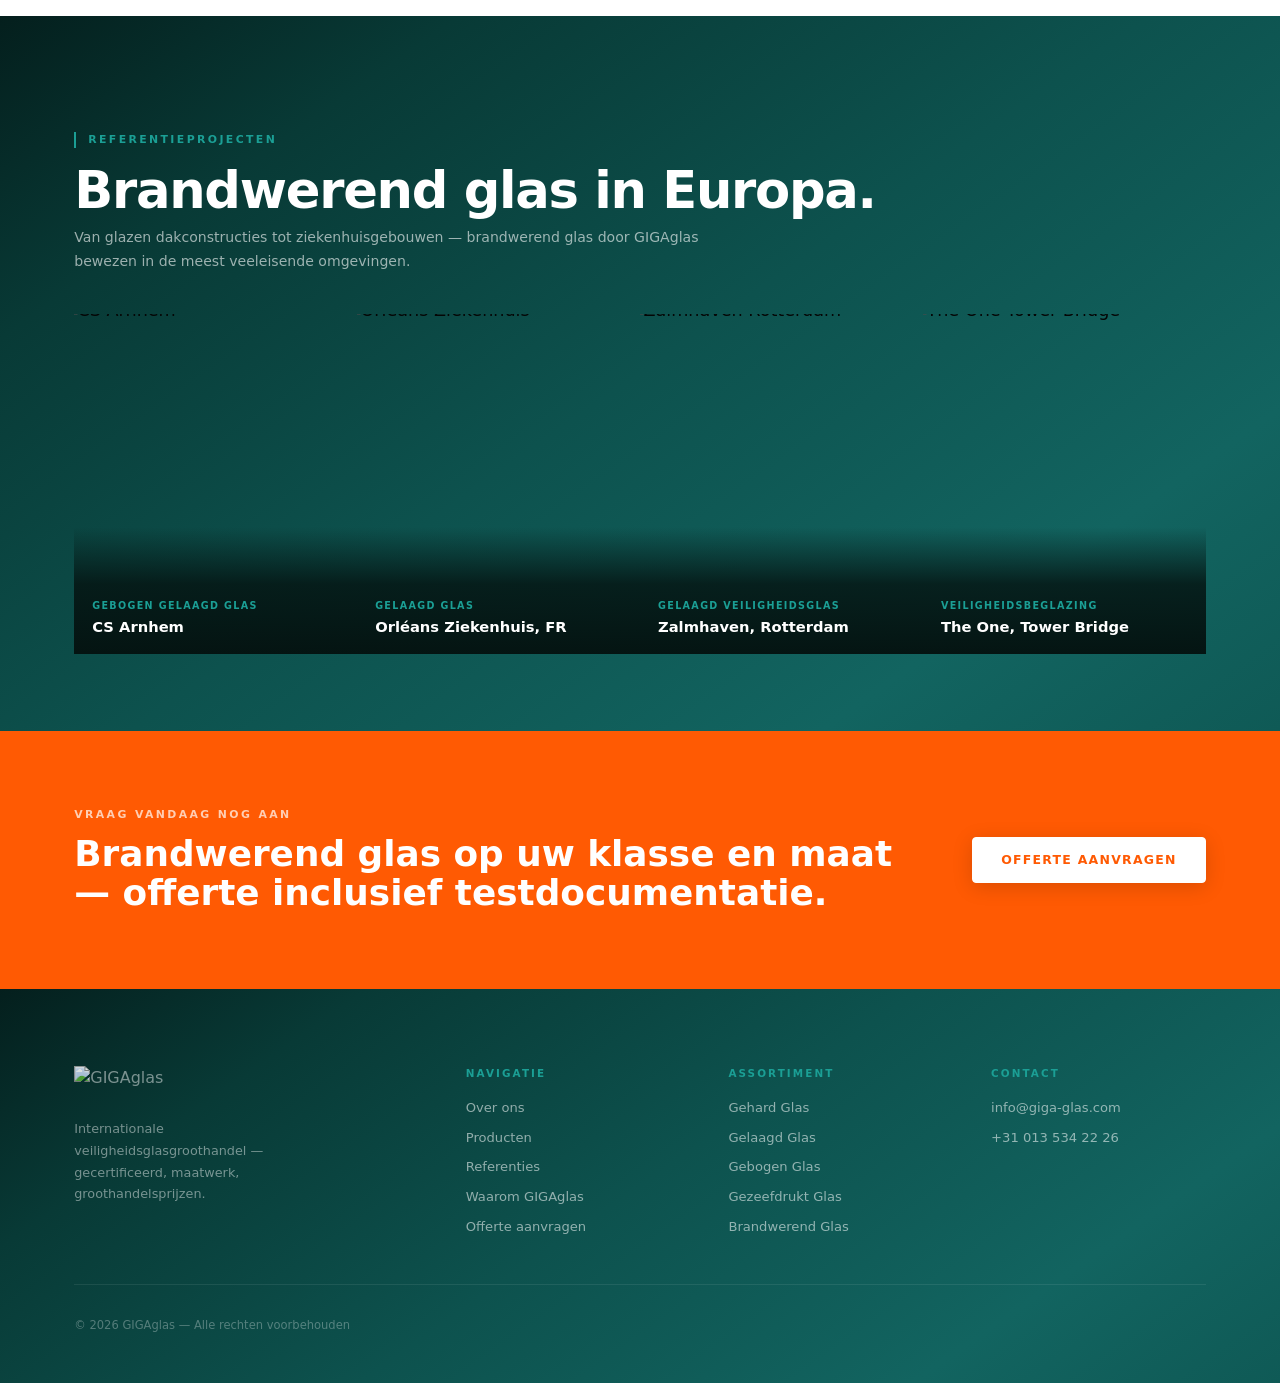
==== commit da7a31f9: "Sync nav across all product pages: correct order, lang button, dropdown" ====
--- a/brandwerend-glas.html
+++ b/brandwerend-glas.html
@@ -205,15 +205,26 @@
   .footer__bottom{flex-direction:column;align-items:flex-start;gap:8px;}
   .panel__title{font-size:clamp(1.6rem,6.5vw,2.2rem);}
 }
-  </style>
+  .nav__lang { position: relative; }
+.nav__lang-btn { display: flex; align-items: center; gap: 5px; background: none; border: 1px solid rgba(0,0,0,0.15); border-radius: 4px; padding: 9px 11px; cursor: pointer; font-family: var(--font); font-size: 0.72rem; font-weight: 700; letter-spacing: 0.12em; text-transform: uppercase; color: var(--text-mid); transition: border-color 0.2s, color 0.2s; line-height: 1; }
+.nav__lang-btn:hover { border-color: var(--teal); color: var(--teal); }
+.nav__lang-btn svg { transition: transform 0.2s; }
+.nav__lang-btn.open svg { transform: rotate(180deg); }
+.nav__lang-dropdown { display: none; position: absolute; top: calc(100% + 8px); right: 0; background: var(--white); border: 1px solid rgba(0,0,0,0.1); border-radius: 6px; box-shadow: 0 8px 24px rgba(0,0,0,0.12); min-width: 160px; overflow: hidden; z-index: 300; }
+.nav__lang-dropdown.open { display: block; }
+.nav__lang-dropdown button { display: block; width: 100%; padding: 12px 16px; background: none; border: none; cursor: pointer; font-size: 0.78rem; font-weight: 600; letter-spacing: 0.08em; text-transform: uppercase; color: var(--text-mid); text-align: left; font-family: var(--font); transition: background 0.2s, color 0.2s; }
+.nav__lang-dropdown button:hover { background: var(--glacial); color: var(--teal); }
+</style>
 </head>
 <body>
+  <!-- NAV -->
   <header class="nav" id="nav">
     <div class="nav__inner">
-      <a href="/"><img src="Brand_assets/Logo/Logo - GIGAglas - Left alligned - Blue.png" alt="GIGAglas" class="nav__logo-img" /></a>
+      <a href="/">
+        <img src="Brand_assets/Logo/Logo - GIGAglas - Left alligned - Blue.png" alt="GIGAglas" class="nav__logo-img" />
+      </a>
       <nav class="nav__links">
         <a href="/#about">Over ons</a>
-        <a href="/#references">Referenties</a>
         <div class="nav__dropdown">
           <a href="/#products" class="nav__dropdown-trigger">Producten
             <svg viewBox="0 0 10 6" width="9" height="9" fill="none" stroke="currentColor" stroke-width="1.5"><path d="M0 0l5 6 5-6"/></svg>
@@ -221,10 +232,46 @@
           <div class="nav__dropdown-menu">
             <a href="/gehard-glas">Gehard Glas</a>
             <a href="/gelaagd-glas">Gelaagd Glas</a>
+            <a href="/gebogen-glas">Gebogen Glas</a>
+            <a href="/zeefdruk-glas">Gezeefdrukt Glas</a>
             <a href="/brandwerend-glas">Brandwerend Glas</a>
-            <a href="/zeefdruk-glas">Gezeefdrukt Glas</a>
-            <a href="/gebogen-glas">Gebogen Glas</a>
           </div>
+        </div>
+        <a href="/#why">Waarom GIGAglas</a>
+        <a href="/#references">Referenties</a>
+      </nav>
+      <div class="nav__right">
+        <div class="nav__lang" id="prodLang">
+          <button class="nav__lang-btn" id="prodLangBtn" aria-label="Taal">
+            <span>NL</span>
+            <svg viewBox="0 0 10 6" width="10" height="6" fill="none" stroke="currentColor" stroke-width="1.5"><path d="M0 0l5 6 5-6"/></svg>
+          </button>
+          <div class="nav__lang-dropdown" id="prodLangDrop">
+            <button onclick="document.getElementById('prodLangDrop').classList.remove('open');document.getElementById('prodLangBtn').classList.remove('open')">NL — Nederlands</button>
+            <button onclick="localStorage.setItem('lang','en');window.location.href='/'">EN — English</button>
+          </div>
+        </div>
+        <a href="/#contact" class="nav__cta">Offerte aanvragen</a>
+        <button class="nav__burger" id="navBurger" aria-label="Menu">
+          <span></span><span></span><span></span>
+        </button>
+      </div>
+    </div>
+  </header>
+  <div class="nav__mobile-menu" id="navMobileMenu">
+    <a href="/#about">Over ons</a>
+    <a href="/#products">Producten</a>
+    <div class="nav__mobile-sub">
+      <a href="/gehard-glas">Gehard Glas</a>
+      <a href="/gelaagd-glas">Gelaagd Glas</a>
+      <a href="/gebogen-glas">Gebogen Glas</a>
+      <a href="/zeefdruk-glas">Gezeefdrukt Glas</a>
+      <a href="/brandwerend-glas">Brandwerend Glas</a>
+    </div>
+    <a href="/#why">Waarom GIGAglas</a>
+    <a href="/#references">Referenties</a>
+    <a href="/#contact" class="nav__cta-mobile">Offerte aanvragen</a>
+  </div>
         </div>
         <a href="/#why">Waarom GIGAglas</a>
       </nav>
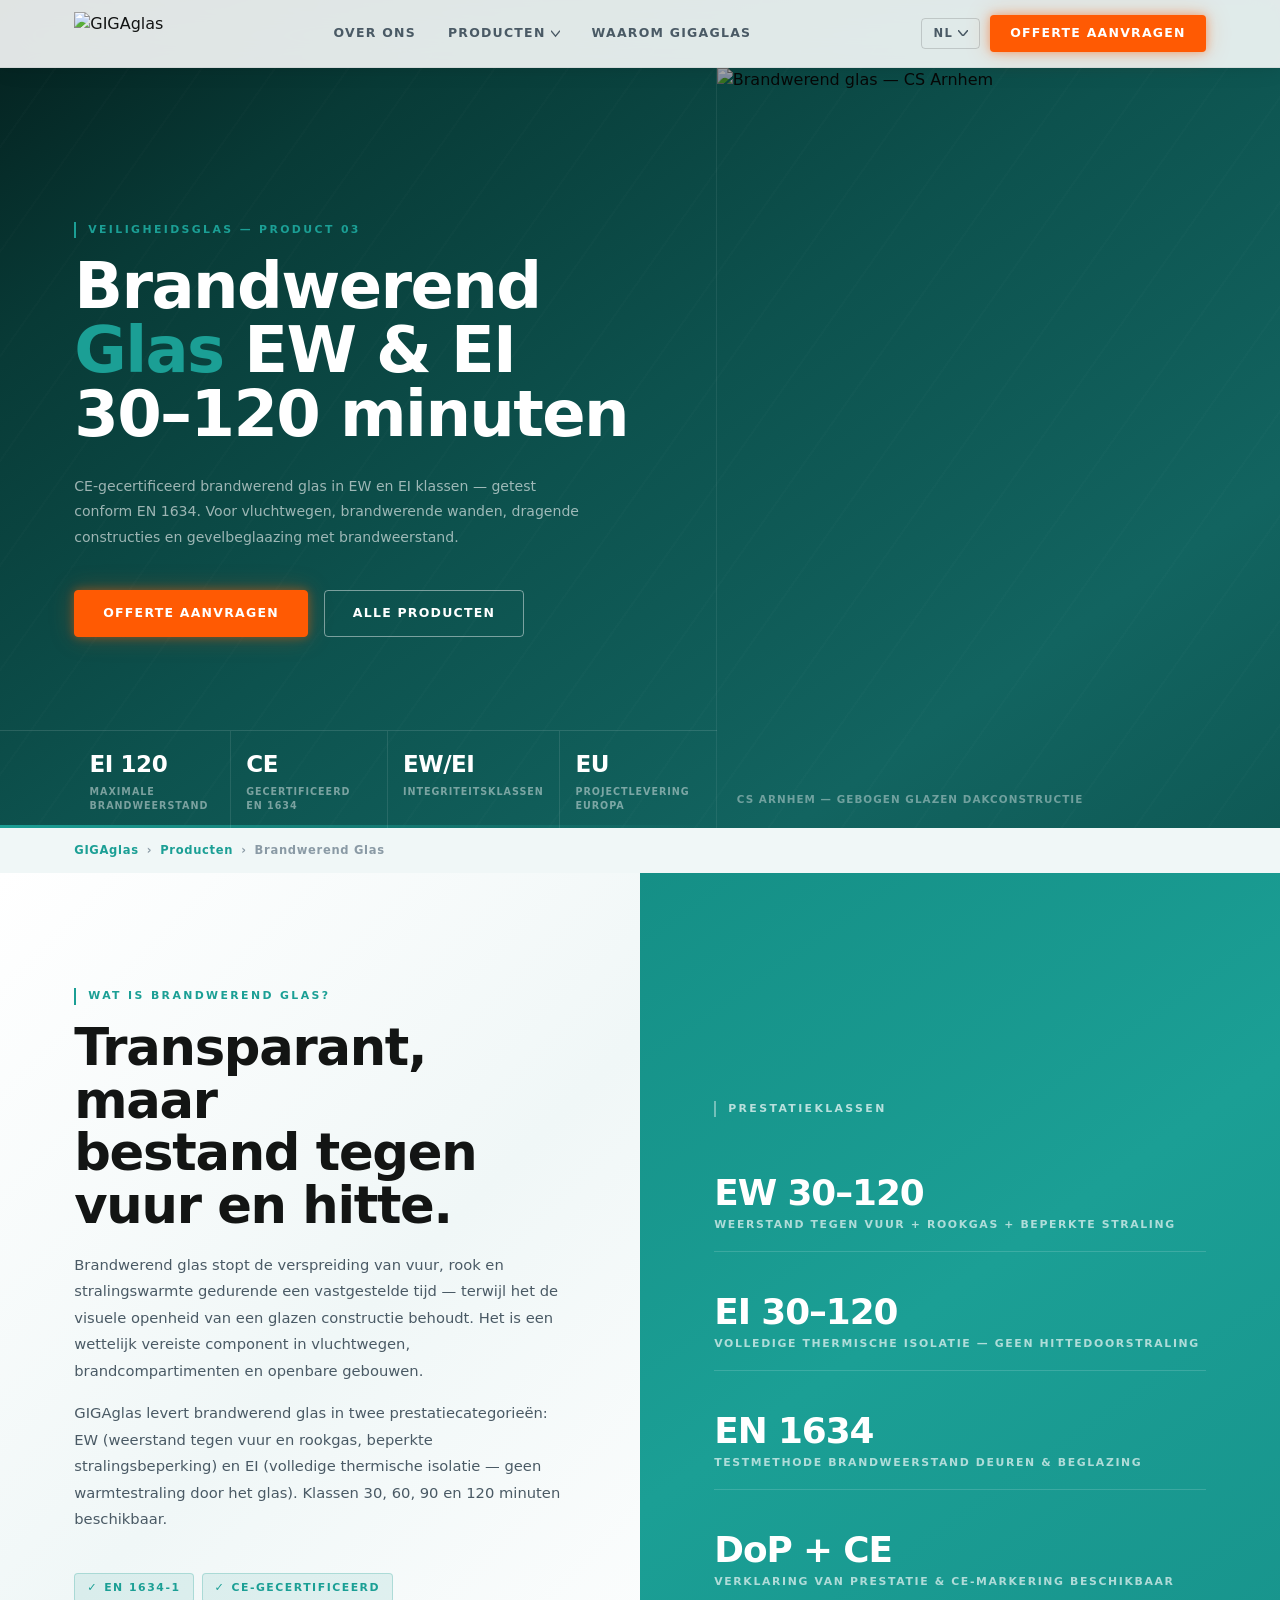
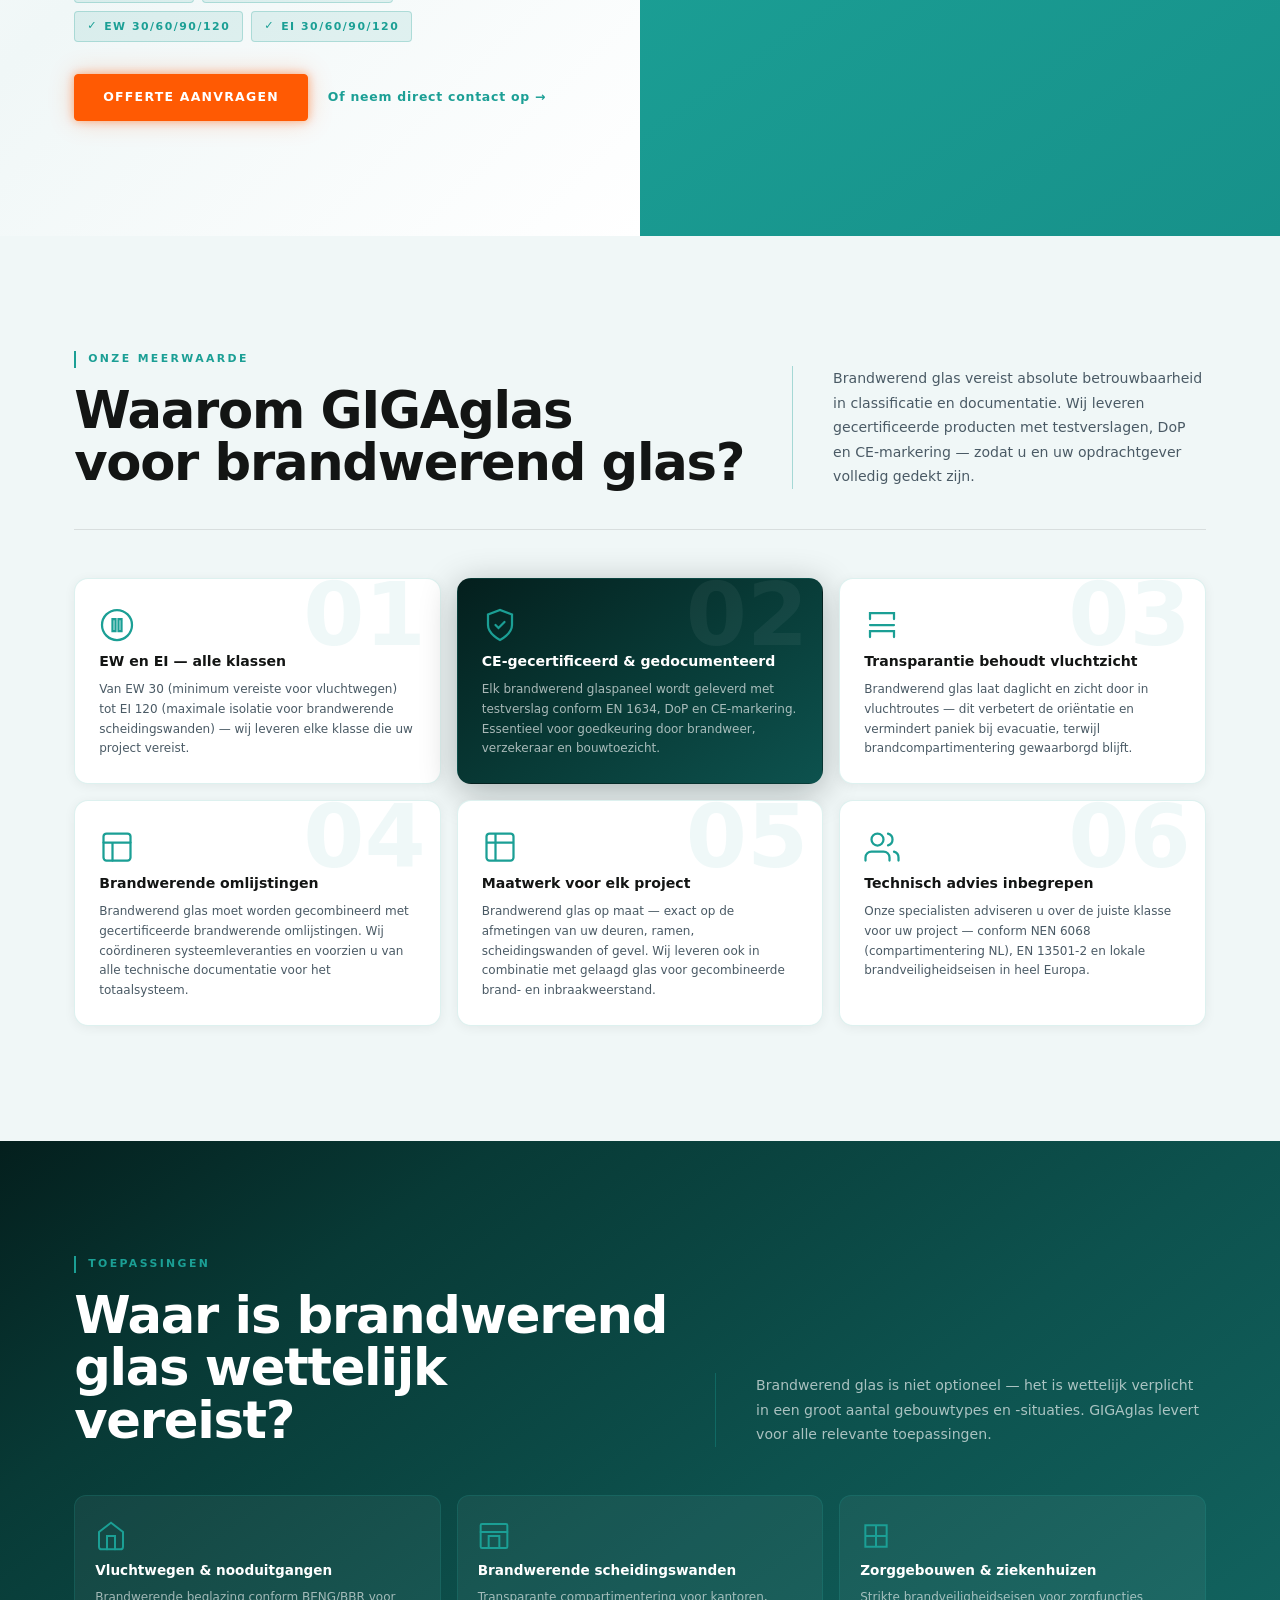
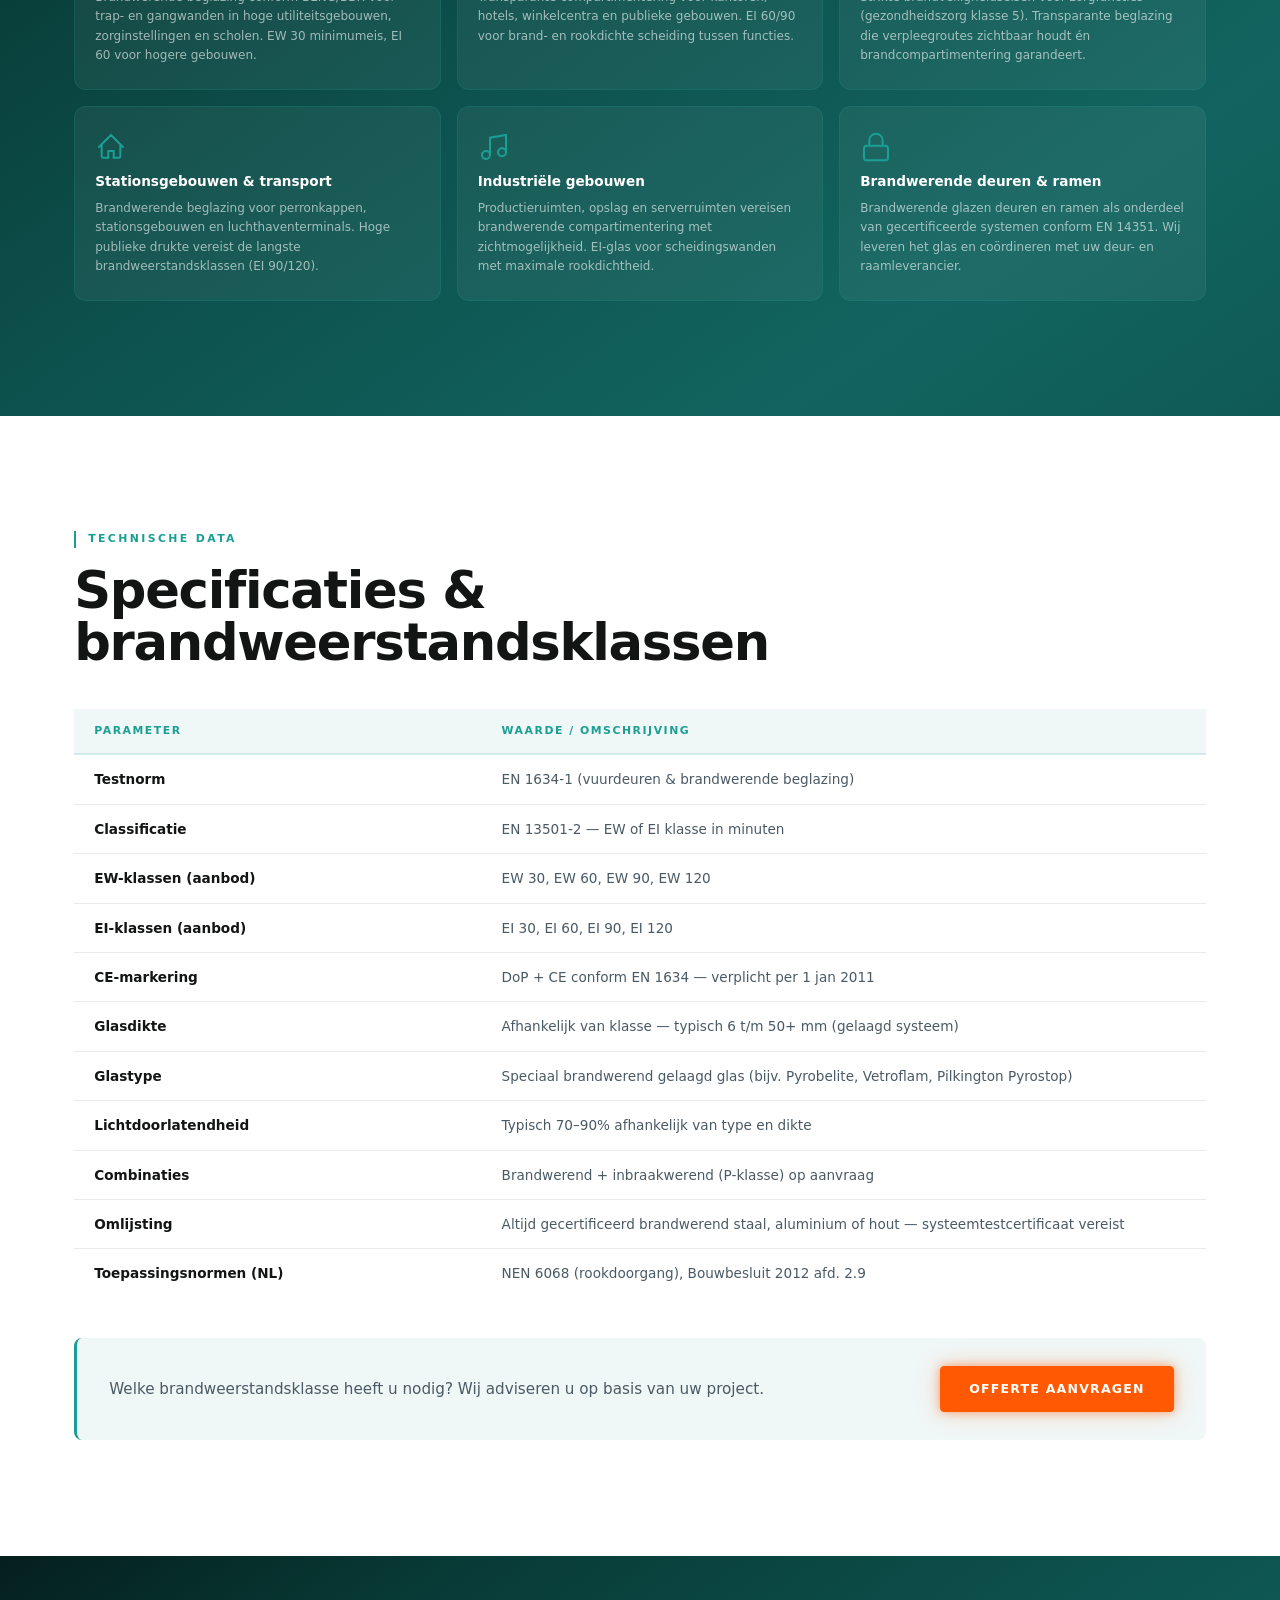
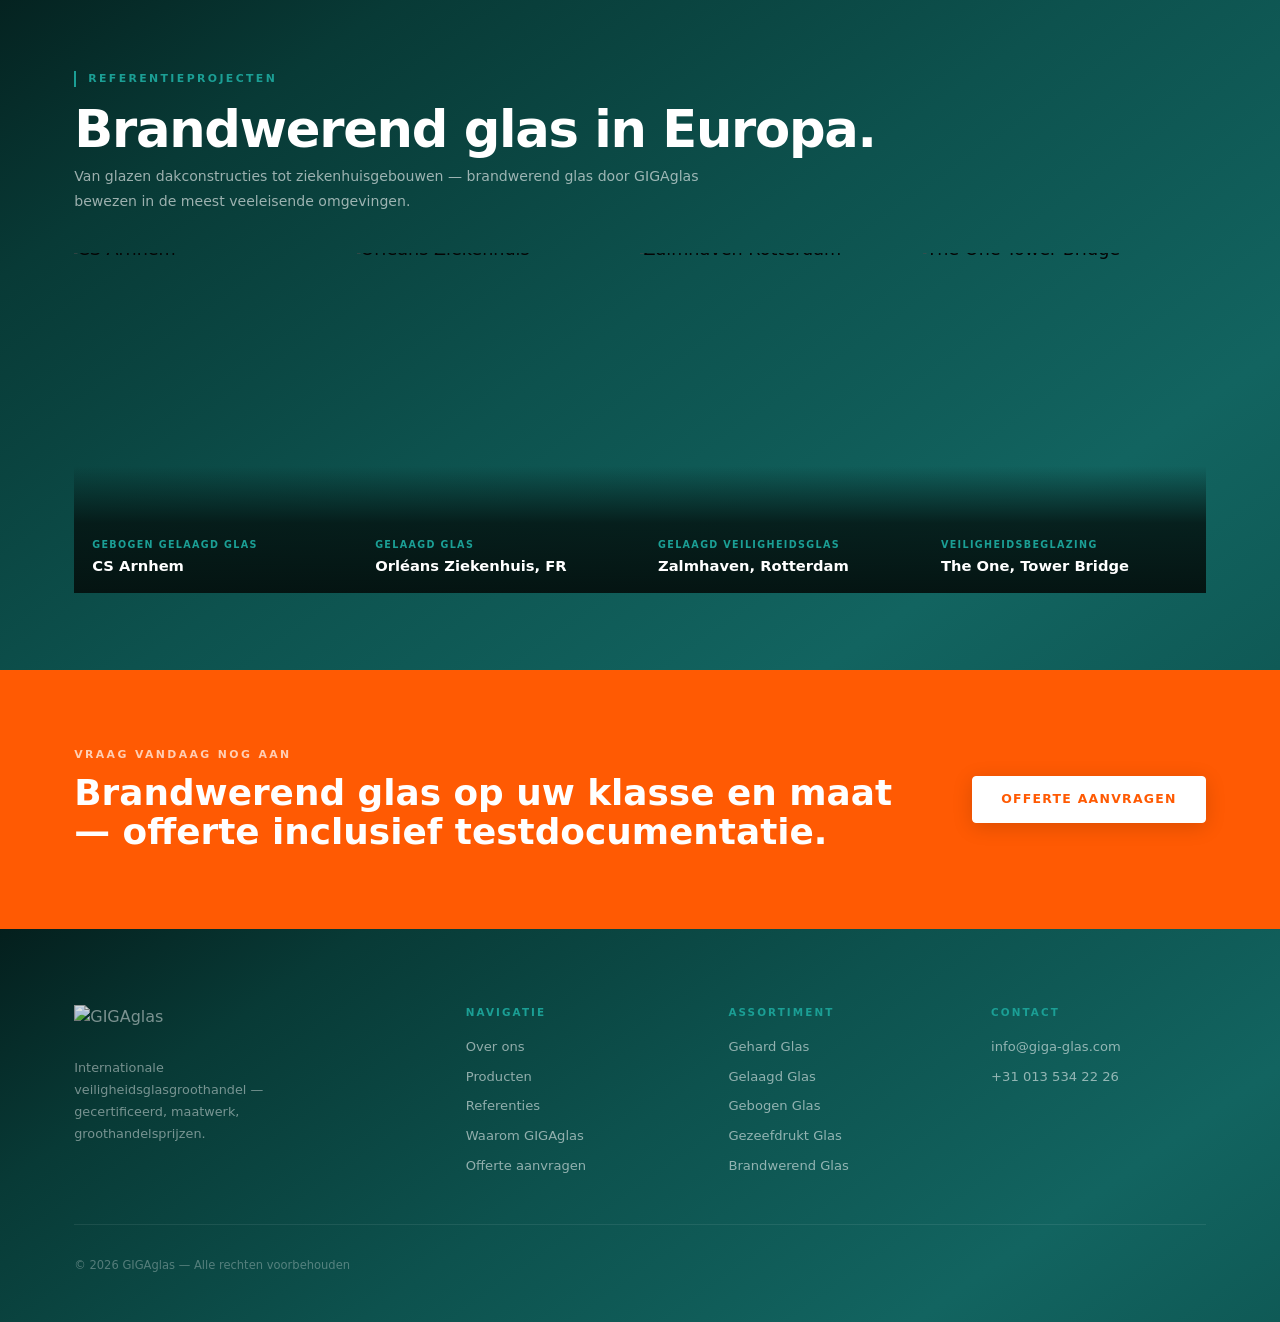
==== commit b92bd171: "Fix product pages: remove orphaned old nav HTML" ====
--- a/brandwerend-glas.html
+++ b/brandwerend-glas.html
@@ -236,42 +236,8 @@
             <a href="/zeefdruk-glas">Gezeefdrukt Glas</a>
             <a href="/brandwerend-glas">Brandwerend Glas</a>
           </div>
-        </div>
-        <a href="/#why">Waarom GIGAglas</a>
-        <a href="/#references">Referenties</a>
-      </nav>
-      <div class="nav__right">
-        <div class="nav__lang" id="prodLang">
-          <button class="nav__lang-btn" id="prodLangBtn" aria-label="Taal">
-            <span>NL</span>
-            <svg viewBox="0 0 10 6" width="10" height="6" fill="none" stroke="currentColor" stroke-width="1.5"><path d="M0 0l5 6 5-6"/></svg>
-          </button>
-          <div class="nav__lang-dropdown" id="prodLangDrop">
-            <button onclick="document.getElementById('prodLangDrop').classList.remove('open');document.getElementById('prodLangBtn').classList.remove('open')">NL — Nederlands</button>
-            <button onclick="localStorage.setItem('lang','en');window.location.href='/'">EN — English</button>
-          </div>
-        </div>
-        <a href="/#contact" class="nav__cta">Offerte aanvragen</a>
-        <button class="nav__burger" id="navBurger" aria-label="Menu">
-          <span></span><span></span><span></span>
-        </button>
-      </div>
-    </div>
-  </header>
-  <div class="nav__mobile-menu" id="navMobileMenu">
-    <a href="/#about">Over ons</a>
-    <a href="/#products">Producten</a>
-    <div class="nav__mobile-sub">
-      <a href="/gehard-glas">Gehard Glas</a>
-      <a href="/gelaagd-glas">Gelaagd Glas</a>
-      <a href="/gebogen-glas">Gebogen Glas</a>
-      <a href="/zeefdruk-glas">Gezeefdrukt Glas</a>
-      <a href="/brandwerend-glas">Brandwerend Glas</a>
-    </div>
-    <a href="/#why">Waarom GIGAglas</a>
-    <a href="/#references">Referenties</a>
-    <a href="/#contact" class="nav__cta-mobile">Offerte aanvragen</a>
-  </div>
+
+
         </div>
         <a href="/#why">Waarom GIGAglas</a>
       </nav>
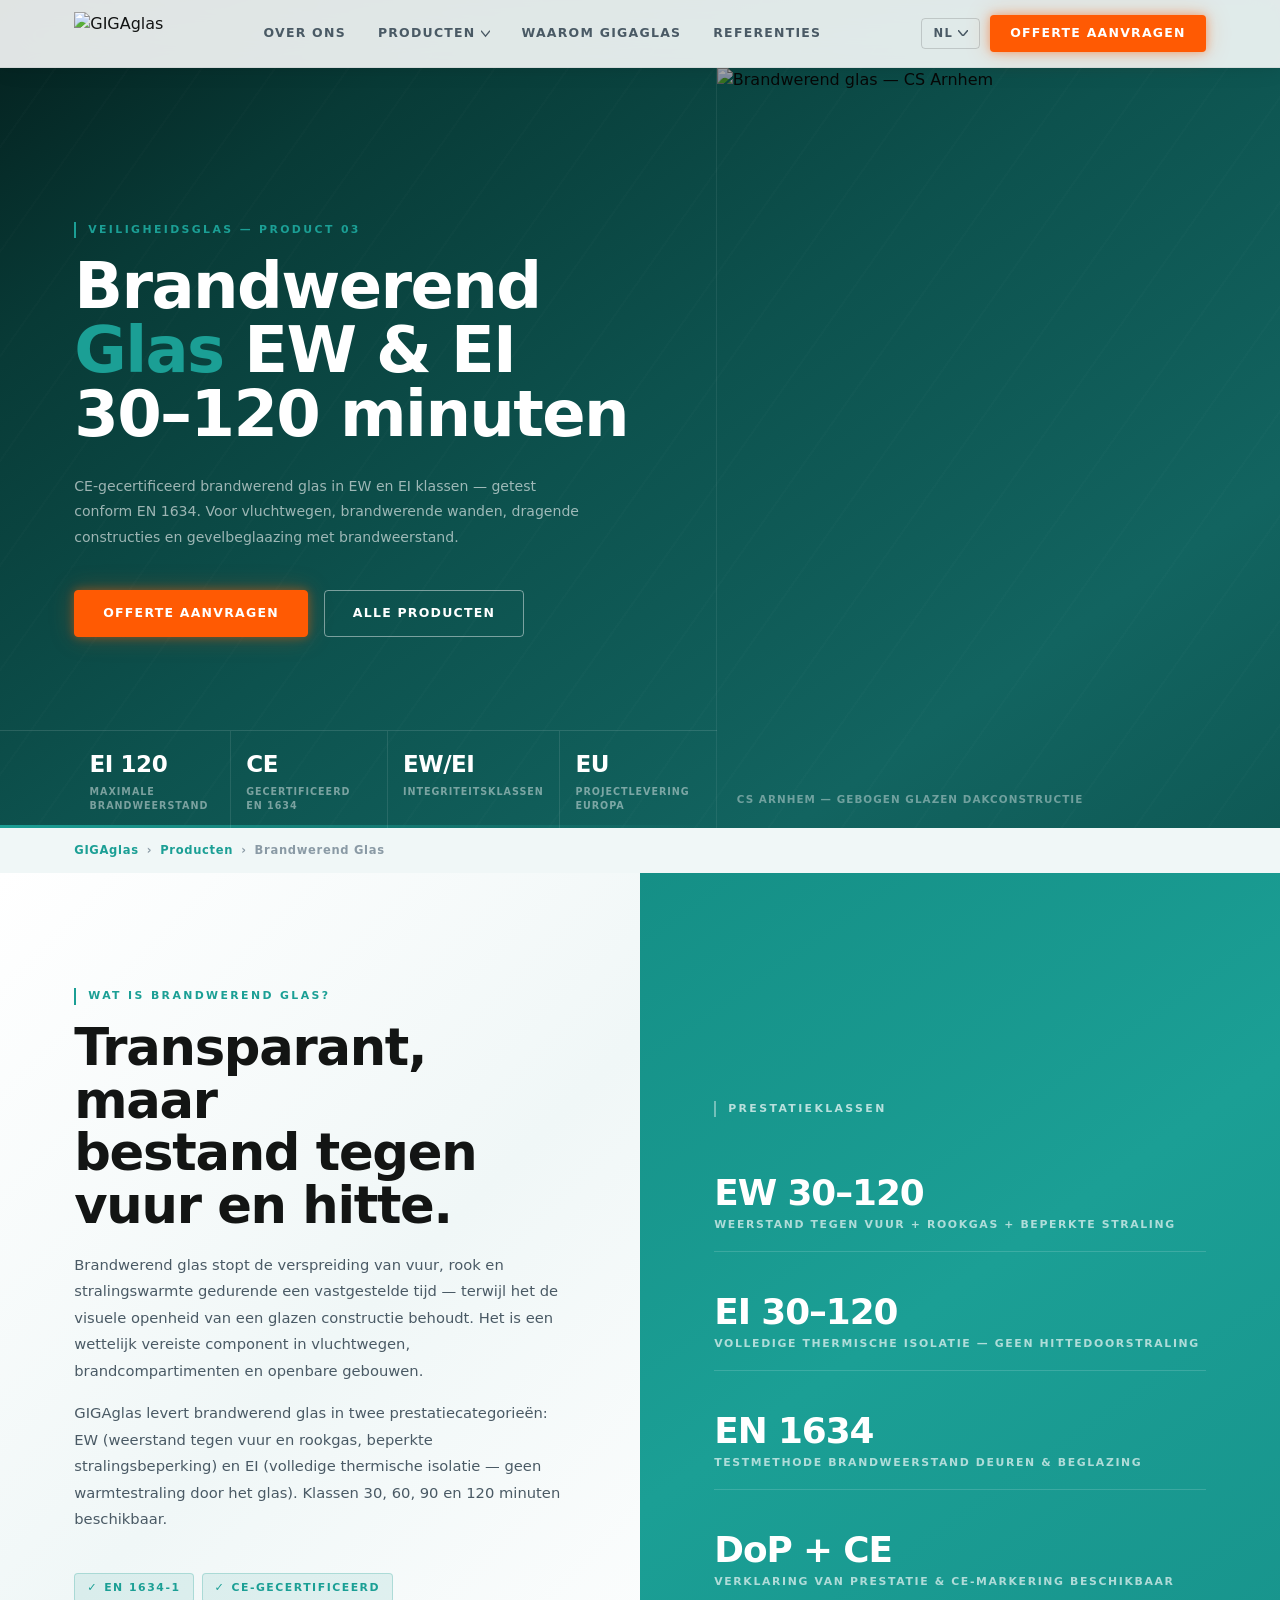
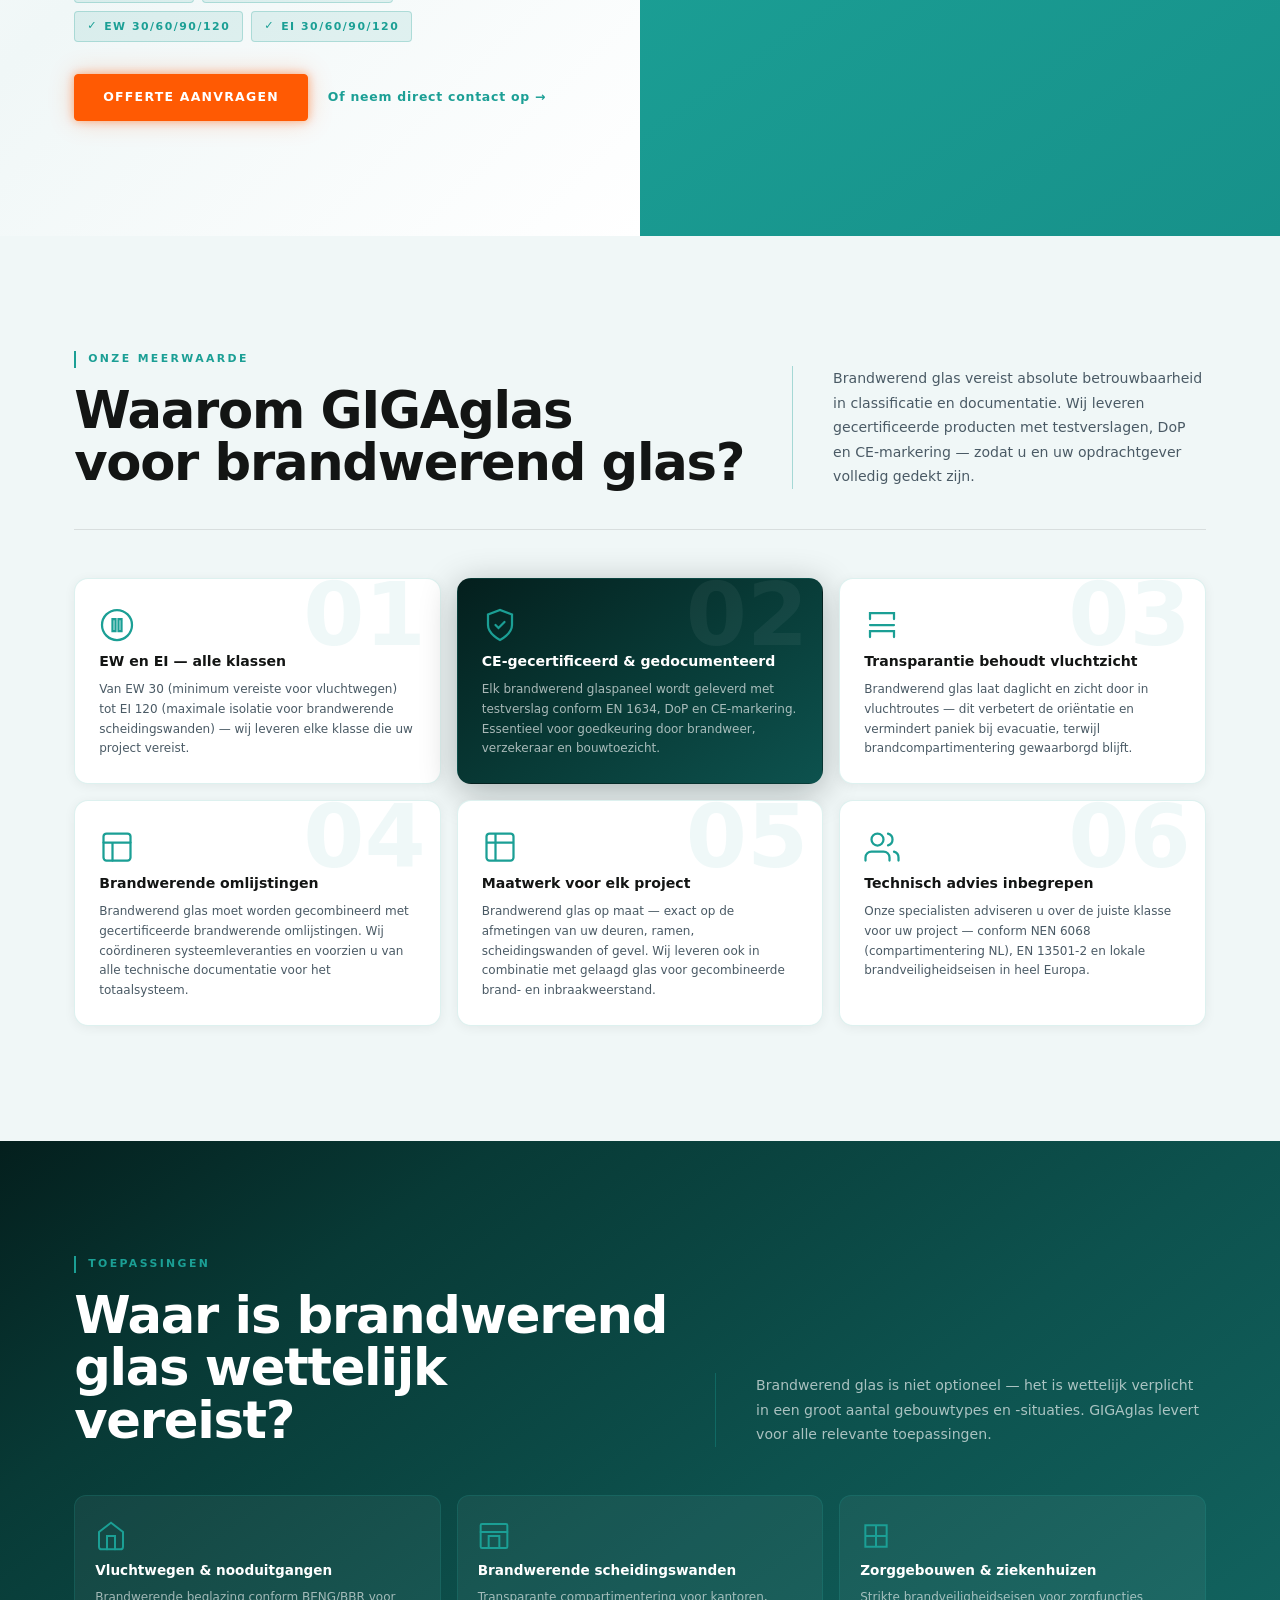
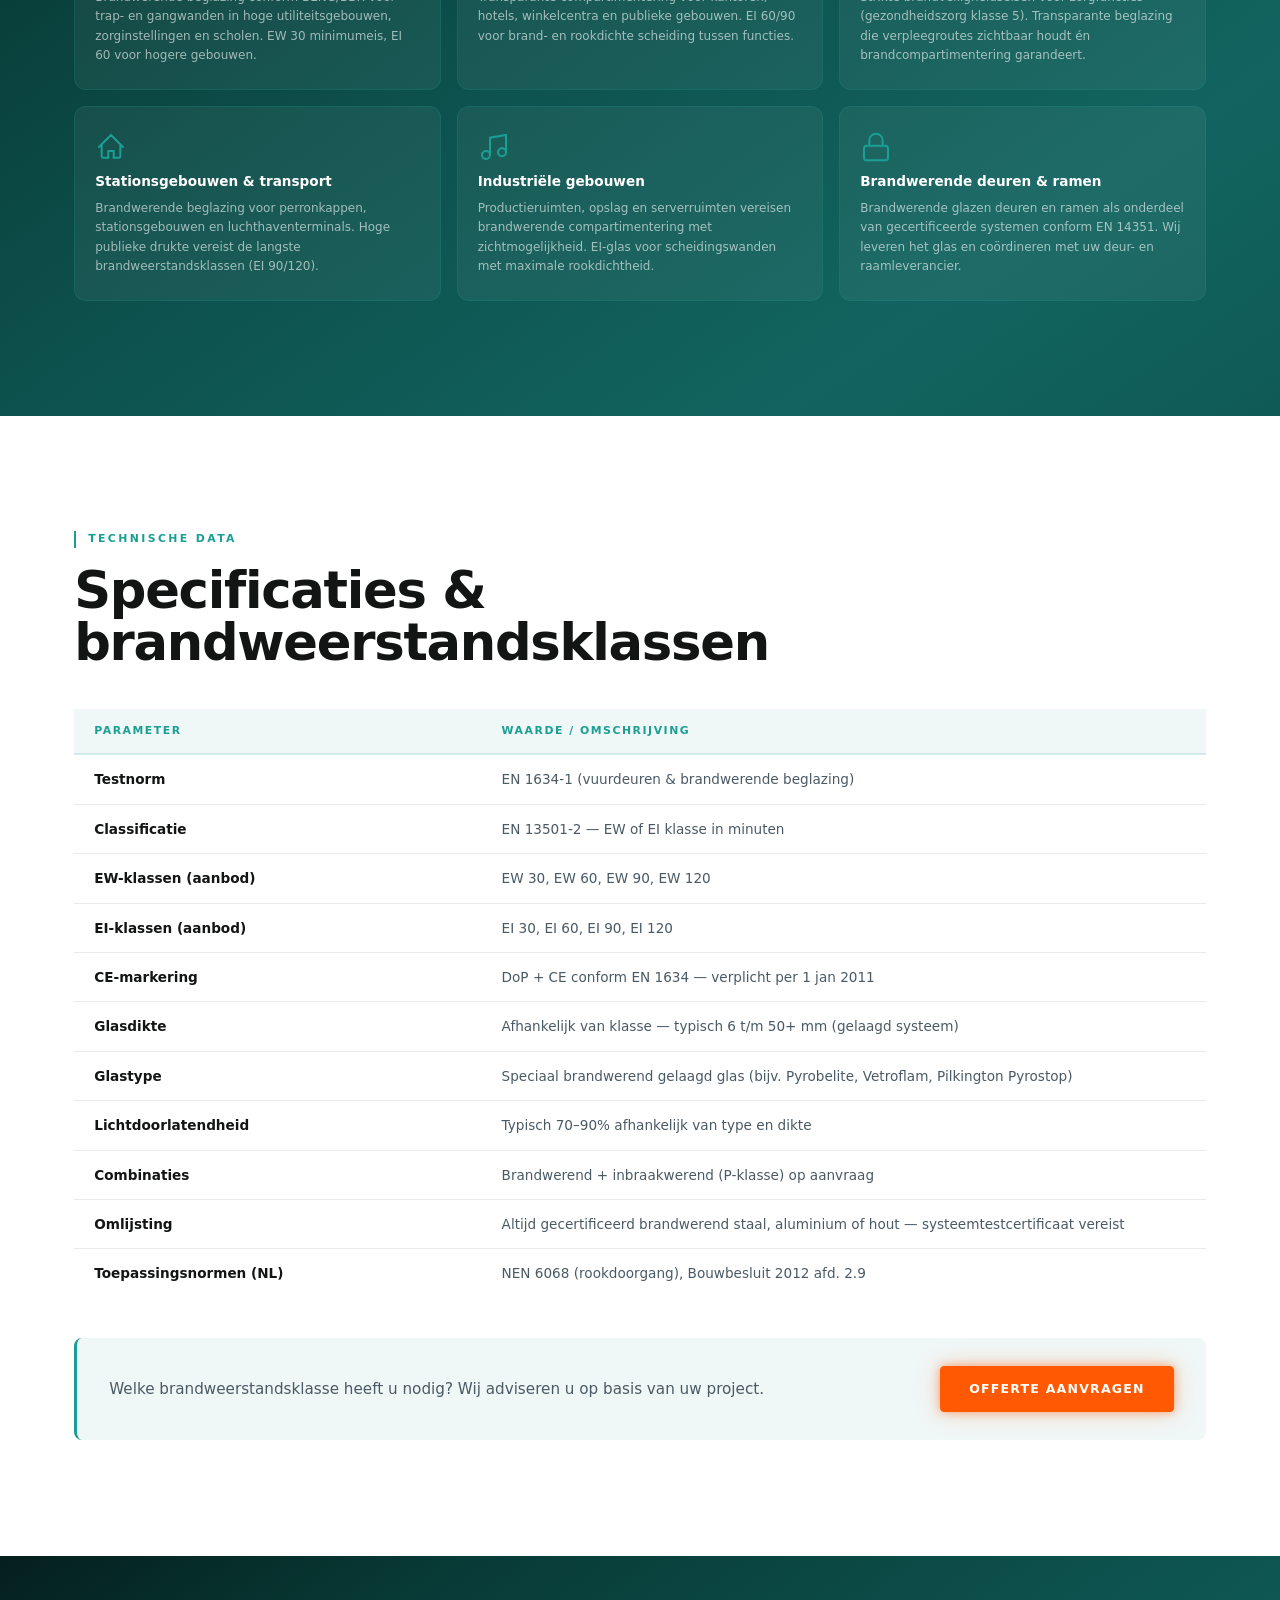
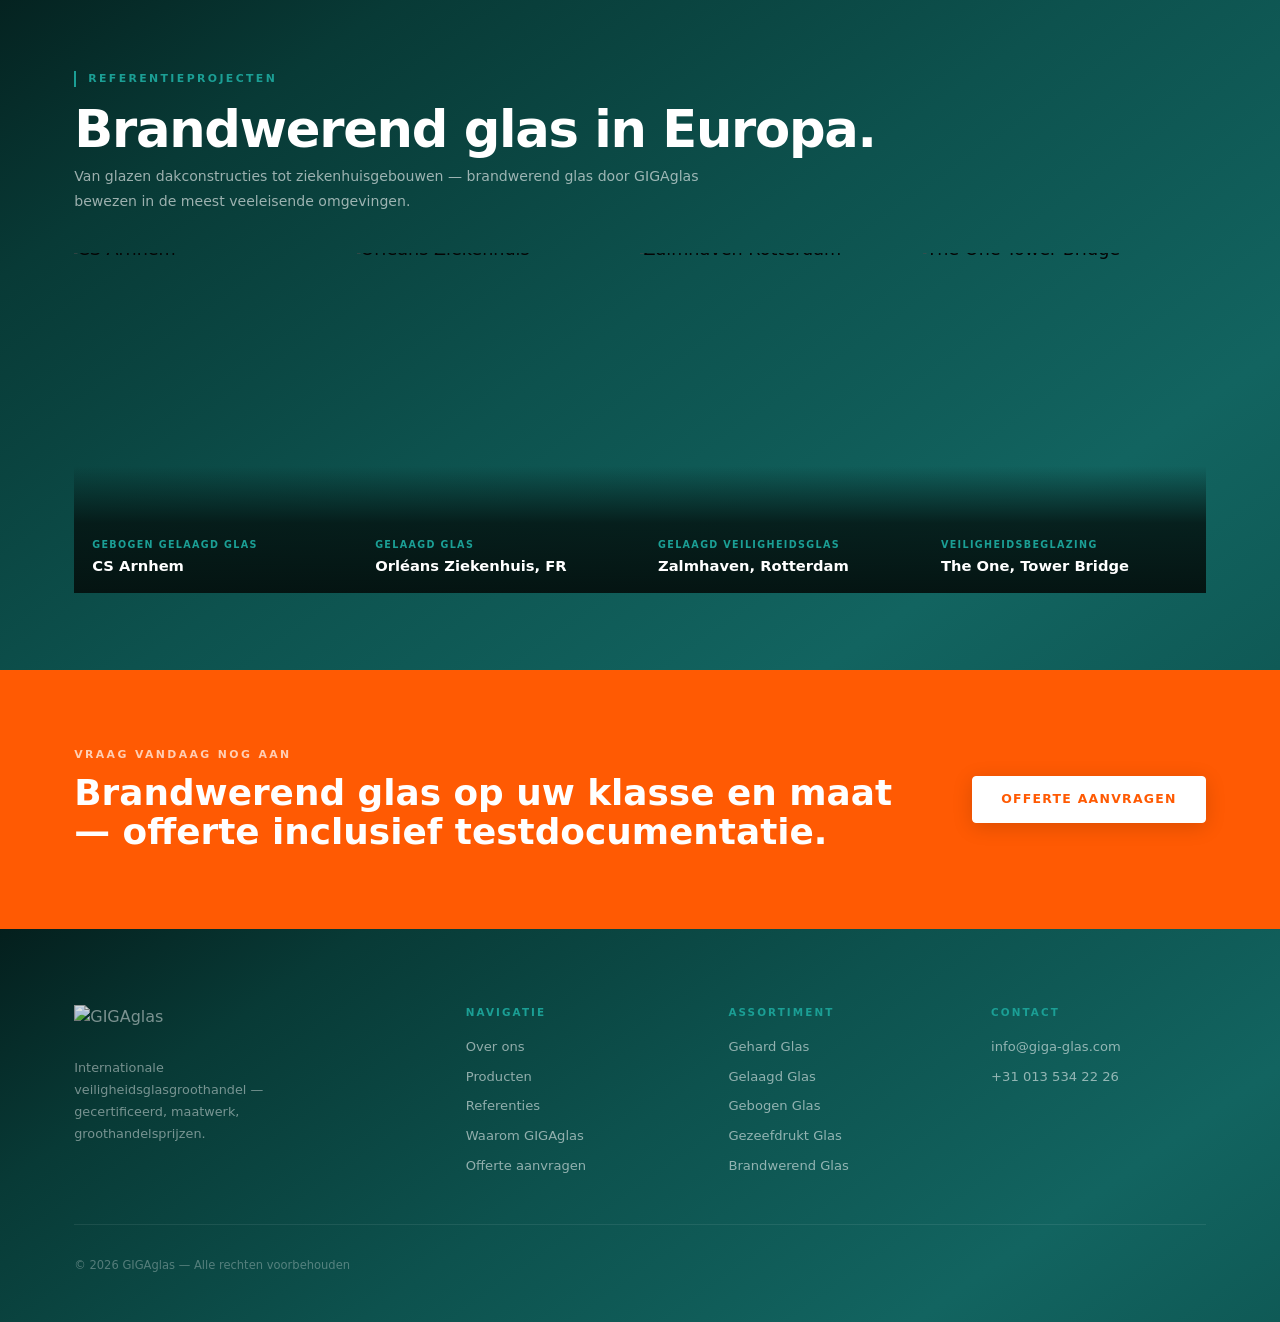
==== commit 8f2ebd7f: "Fix nav on all product pages: Referenties + correct order" ====
--- a/brandwerend-glas.html
+++ b/brandwerend-glas.html
@@ -236,39 +236,40 @@
             <a href="/zeefdruk-glas">Gezeefdrukt Glas</a>
             <a href="/brandwerend-glas">Brandwerend Glas</a>
           </div>
-
-
         </div>
         <a href="/#why">Waarom GIGAglas</a>
+        <a href="/#references">Referenties</a>
       </nav>
       <div class="nav__right">
         <div class="nav__lang" id="prodLang">
-        <button class="nav__lang-btn" id="prodLangBtn" aria-label="Taal">
-          <span>NL</span>
-          <svg viewBox="0 0 10 6" width="10" height="6" fill="none" stroke="currentColor" stroke-width="1.5"><path d="M0 0l5 6 5-6"/></svg>
+          <button class="nav__lang-btn" id="prodLangBtn" aria-label="Taal">
+            <span>NL</span>
+            <svg viewBox="0 0 10 6" width="10" height="6" fill="none" stroke="currentColor" stroke-width="1.5"><path d="M0 0l5 6 5-6"/></svg>
+          </button>
+          <div class="nav__lang-dropdown" id="prodLangDrop">
+            <button onclick="document.getElementById('prodLangDrop').classList.remove('open');document.getElementById('prodLangBtn').classList.remove('open')">NL — Nederlands</button>
+            <button onclick="localStorage.setItem('lang','en');window.location.href='/'">EN — English</button>
+          </div>
+        </div>
+        <a href="/#contact" class="nav__cta">Offerte aanvragen</a>
+        <button class="nav__burger" id="navBurger" aria-label="Menu">
+          <span></span><span></span><span></span>
         </button>
-        <div class="nav__lang-dropdown" id="prodLangDrop">
-          <button onclick="document.getElementById('prodLangDrop').classList.remove('open');document.getElementById('prodLangBtn').classList.remove('open')">NL — Nederlands</button>
-          <button onclick="localStorage.setItem('lang','en');window.location.href='/'">EN — English</button>
-        </div>
-      </div>
-      <a href="/#contact" class="nav__cta">Offerte aanvragen</a>
-        <button class="nav__burger" id="navBurger" aria-label="Menu"><span></span><span></span><span></span></button>
       </div>
     </div>
   </header>
   <div class="nav__mobile-menu" id="navMobileMenu">
     <a href="/#about">Over ons</a>
-    <a href="/#references">Referenties</a>
     <a href="/#products">Producten</a>
     <div class="nav__mobile-sub">
       <a href="/gehard-glas">Gehard Glas</a>
       <a href="/gelaagd-glas">Gelaagd Glas</a>
+      <a href="/gebogen-glas">Gebogen Glas</a>
+      <a href="/zeefdruk-glas">Gezeefdrukt Glas</a>
       <a href="/brandwerend-glas">Brandwerend Glas</a>
-      <a href="/zeefdruk-glas">Gezeefdrukt Glas</a>
-      <a href="/gebogen-glas">Gebogen Glas</a>
     </div>
     <a href="/#why">Waarom GIGAglas</a>
+    <a href="/#references">Referenties</a>
     <a href="/#contact" class="nav__cta-mobile">Offerte aanvragen</a>
   </div>
 
